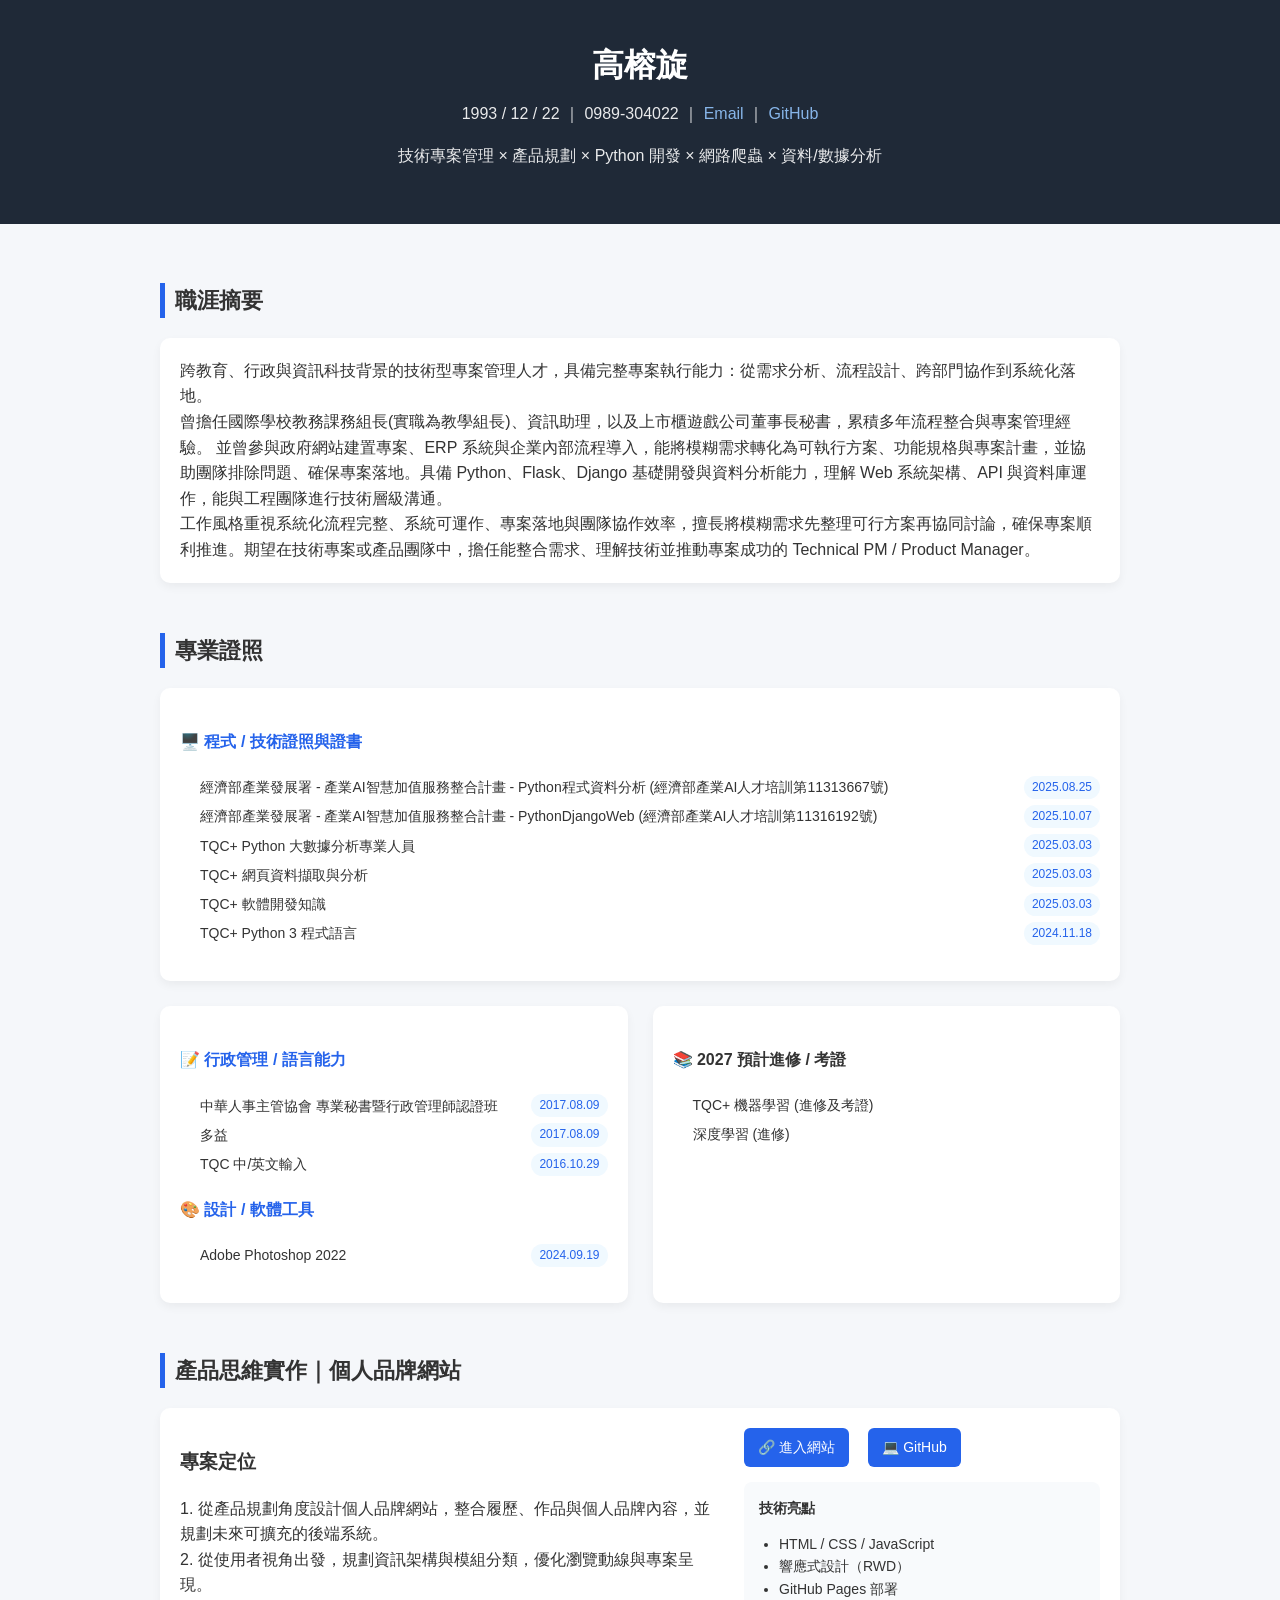
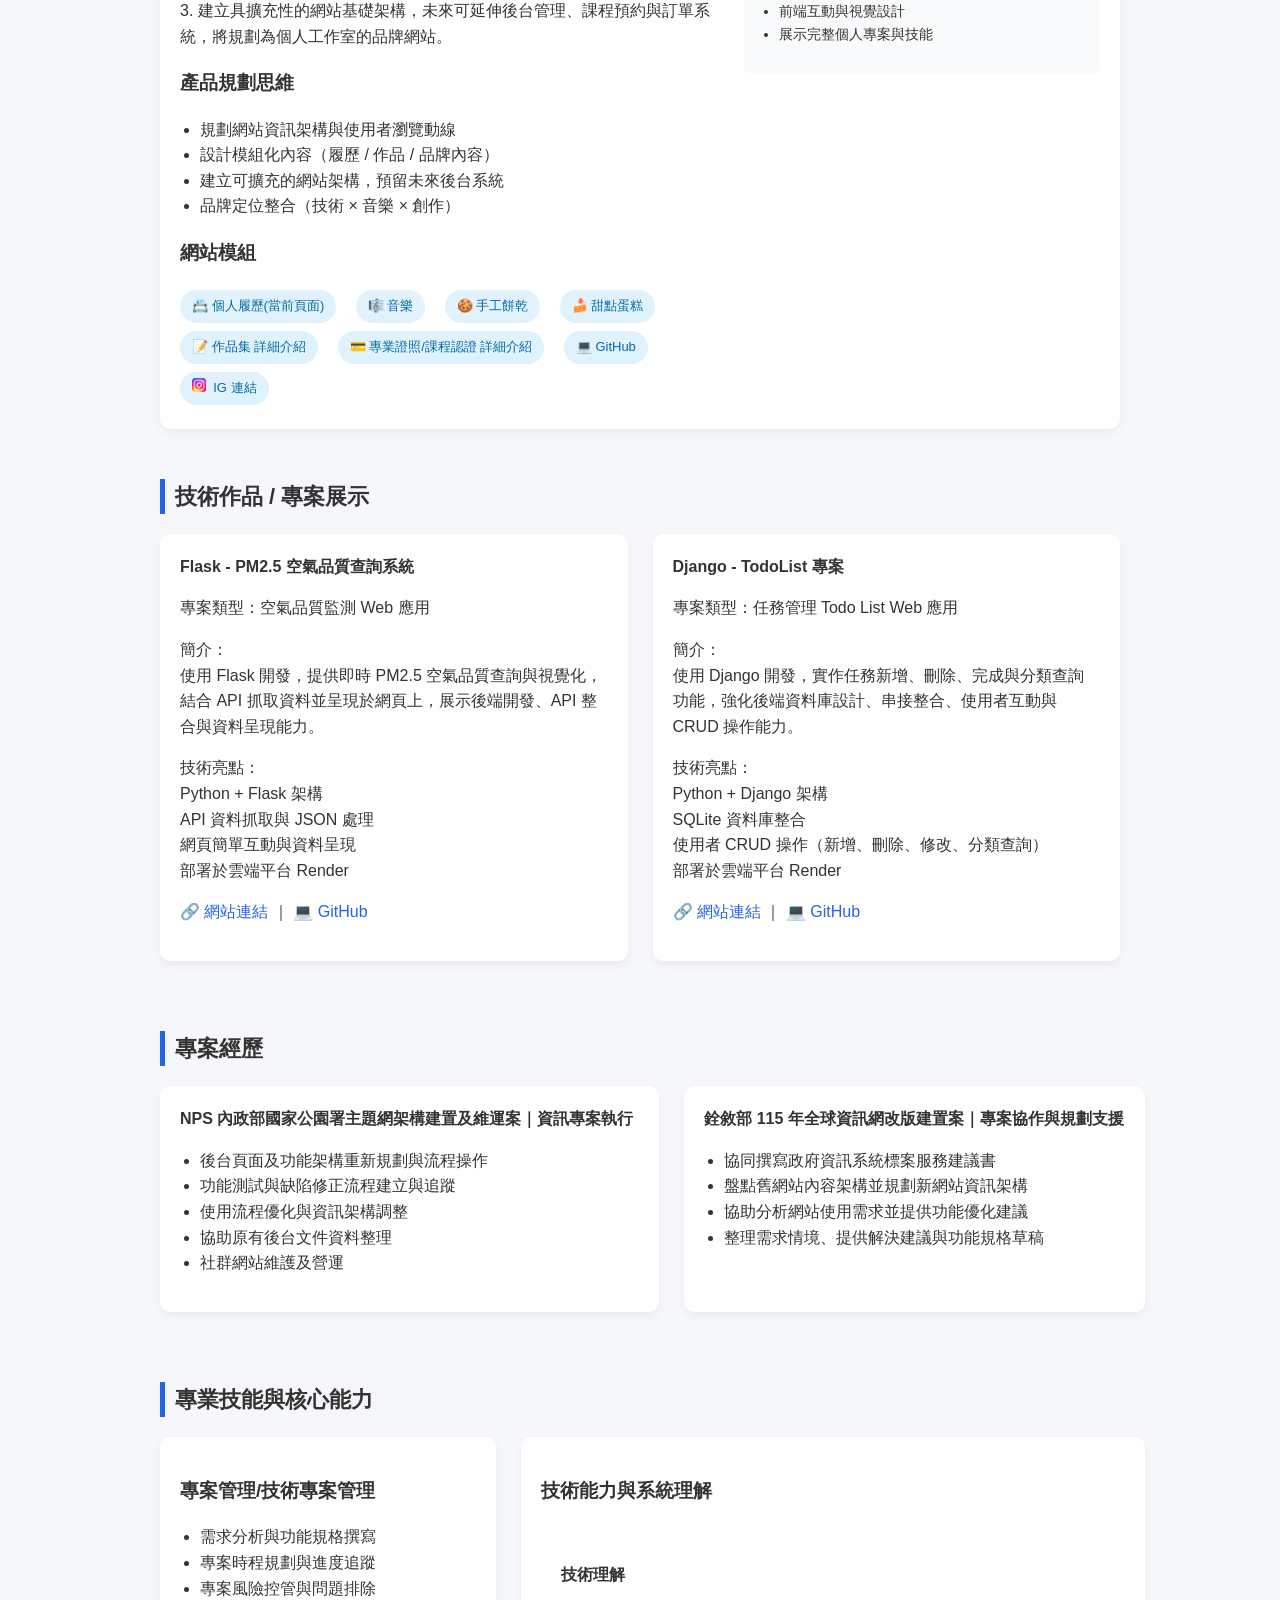
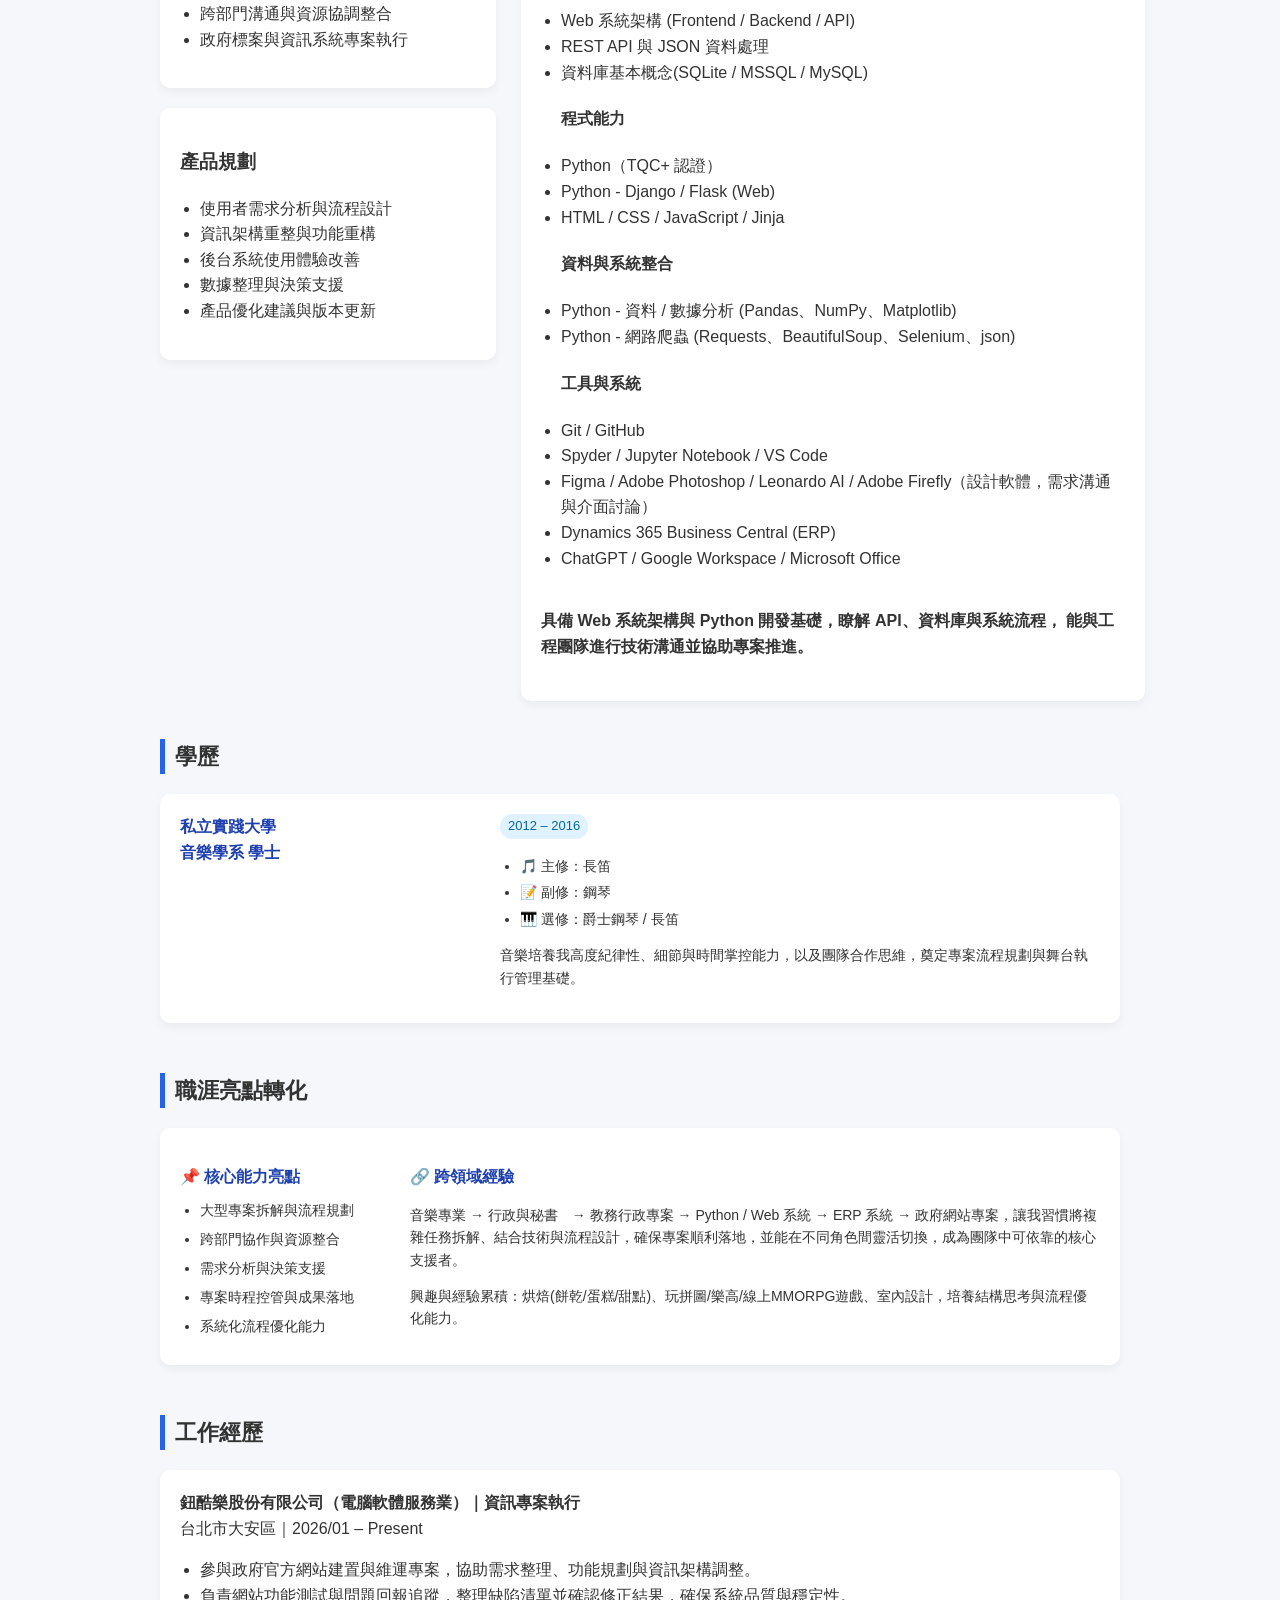
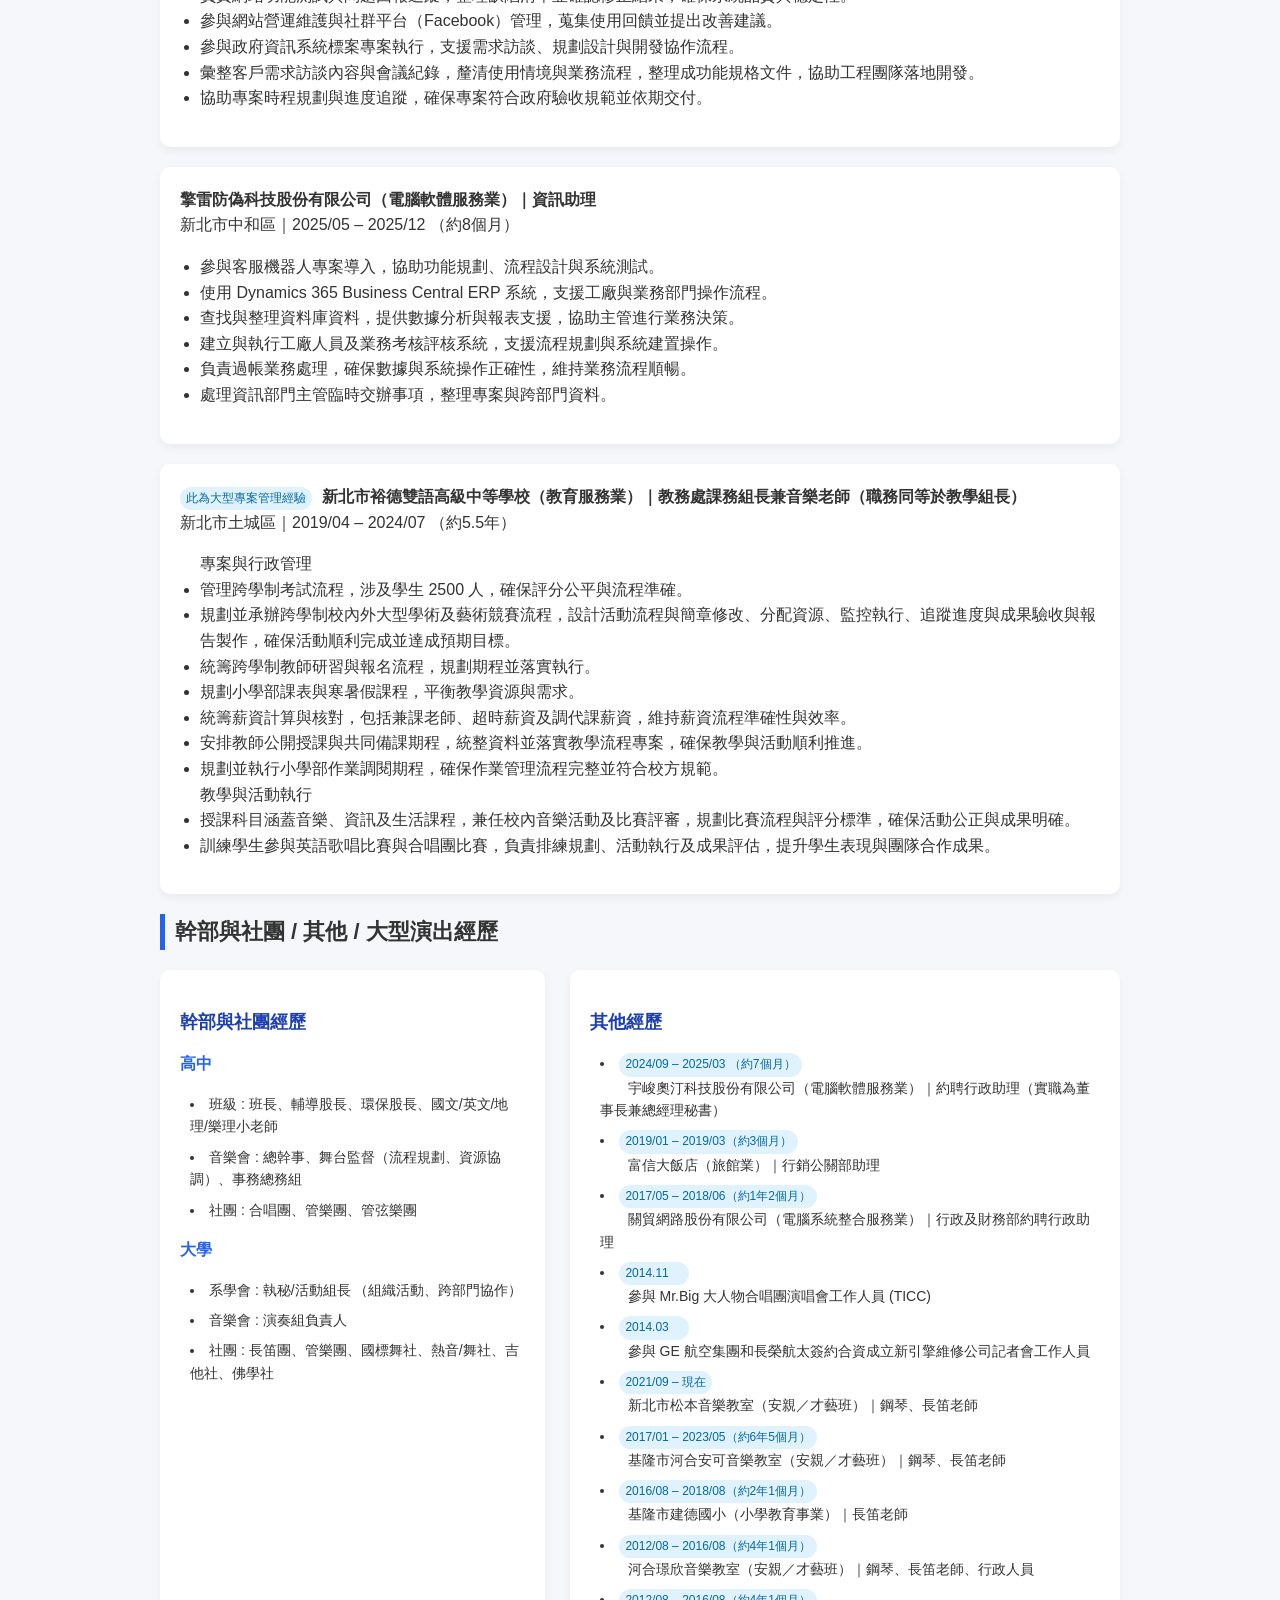
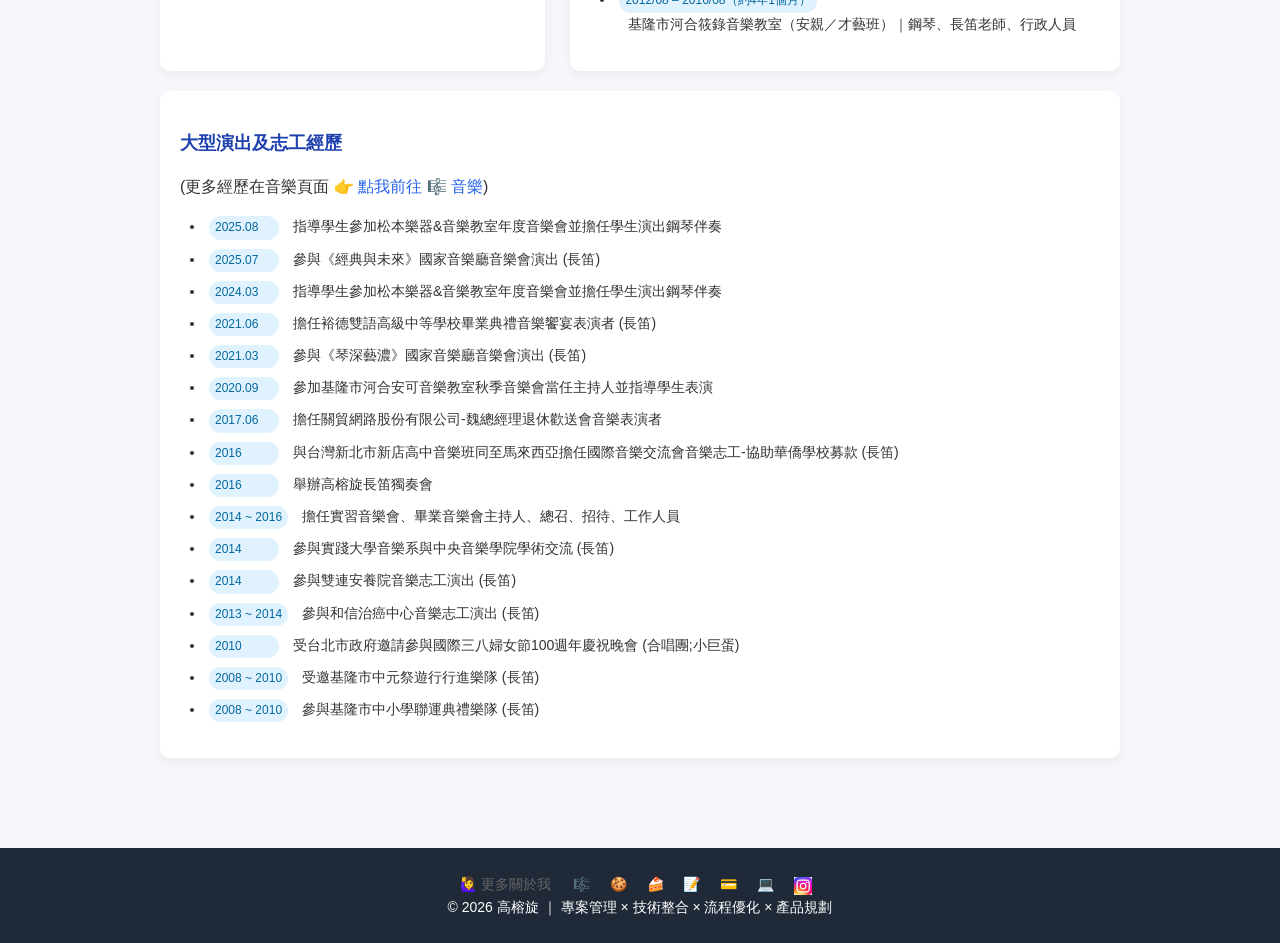
==== index.html @ 56368d10 "03092026 內容調整" ====
<!DOCTYPE html>
<html lang="zh-TW">
<head>
<meta charset="UTF-8">
<meta name="viewport" content="width=device-width, initial-scale=1.0">
<title>高榕旋｜技術專案管理 × 產品規劃 × Python × Web系統</title>

<style>
/* 限制產品區 */
* {
    box-sizing: border-box;
}

/* ------ */

body {
    margin: 0;
    font-family: "Segoe UI", Arial, sans-serif;
    background: #f5f7fa;
    color: #333;
    line-height: 1.6;
}

header {
    background: #1f2937;
    color: white;
    padding: 40px 20px;
    text-align: center;
}

header h1 {
    margin: 0;
    font-size: 32px;
}

header p {
    margin-top: 10px;
    font-size: 16px;
    opacity: 0.9;
}

.container {
    max-width: 1000px;
    margin: auto;
    padding: 40px 20px;
}

section {
    margin-bottom: 50px;
}

h2 {
    border-left: 5px solid #2563eb;
    padding-left: 10px;
    margin-bottom: 20px;
    font-size: 22px;
}

.card {
    background: white;
    padding: 20px;
    margin-bottom: 20px;
    border-radius: 10px;
    box-shadow: 0 4px 10px rgba(0,0,0,0.05);
}

a {
    color: #2563eb;
    text-decoration: none;
}

a:hover {
    text-decoration: underline;
}

ul {
    padding-left: 20px;
}


/* 專業證照區塊 */
/* 卡片樣式統一 */
.cert-category {
  background: white;
  padding: 20px;
  border-radius: 10px;
  box-shadow: 0 4px 10px rgba(0,0,0,0.05);
}

.cert-group-wrapper {
    display: grid;
    grid-template-columns: 1fr 1fr;   /* 兩欄 */
    /* grid-template-columns: repeat(2, 1fr); 兩欄 */
    gap: 25px;
}

/* 上方那張卡片橫跨兩欄 */
.cert-full {
  grid-column: span 2;
}

/* 每一行證照 */
.cert-category ul li {
  display: flex;
  justify-content: space-between; /* 名稱左、日期右 */
  align-items: center;
  margin-bottom: 6px;
  font-size: 14px;
}

/* 日期樣式（小標籤風格） */
.cert-date {
  font-size: 12px;
  color: #2563eb;
  background: #f0f9ff;
  padding: 2px 8px;
  border-radius: 12px;
  white-space: nowrap;
  margin-left: 10px;
}

.cert-category h4 a {
  color: #2563eb;
  text-decoration: none;
  font-weight: 600;
  position: relative;
}

.cert-category h4 a::after {
  content: "";
  position: absolute;
  left: 0;
  bottom: -2px;
  width: 0%;
  height: 2px;
  background: #2563eb;
  transition: width 0.3s ease;
}

.cert-category h4 a:hover::after {
  width: 100%;
}


/* 產品思維實作｜個人品牌網站 */
.product-case {
    display: grid;
    /* grid-template-columns: 60% 40%; */
    grid-template-columns: 3fr 2fr;
    gap: 30px;
    /* align-items: start; */
}

.product-links {
    margin-bottom: 15px;
}

.product-links a {
    display: inline-block;
    margin-right: 15px;
    padding: 8px 14px;
    background: #2563eb;
    color: white;
    border-radius: 6px;
    font-size: 14px;
    transition: 0.2s ease;
}

.product-links a:hover {
    background: #1d4ed8;
}

.tech-highlight {
    background: #f8fafc;
    padding: 15px;
    border-radius: 8px;
    font-size: 14px;
}

.feature-list span {
    display: inline-block;
    background: #e0f2fe;
    color: #0369a1;
    padding: 5px 10px;
    border-radius: 20px;
    font-size: 13px;
    margin: 4px 6px 4px 0;
}

.feature-list a {
    display: inline-block;
    background: #e0f2fe;
    color: #0369a1;
    padding: 6px 12px;
    border-radius: 20px;
    font-size: 13px;
    margin: 4px 6px 4px 0;
    text-decoration: none;
    transition: 0.2s ease;
}

.feature-list a:hover {
    background: #2563eb;
    color: white;
    transform: translateY(-2px);
}

html {
    scroll-behavior: smooth;
}


/* 技術作品 / 專案展示區塊 */
.tech-projects {
    display: grid;
    grid-template-columns: repeat(2, 1fr); /* 兩欄 */
    gap: 25px;
}

.tech-projects .card {
    padding: 20px;
    border-radius: 10px;
    box-shadow: 0 4px 10px rgba(0,0,0,0.05);
    background: white;
}


/* 專案經歷區塊 */
.project-group {
    display: grid;
    grid-template-columns: 52% 48%;  /* 左右兩欄 */
    gap: 25px;
}



/* 專業技能與核心能力區塊 */
.skill-group {
    display: grid;
    grid-template-columns: 35% 65%; /* 左35%、右65% */
    gap: 25px;
    align-items: stretch; /* 讓左右卡片等高 */
}

/* 左側卡片內部調整 padding 與寬度 */
.skill-group > div:first-child .card {
    width: 100%;       /* 保持卡片填滿左側欄位 */
    box-sizing: border-box;
}

/* 右側卡片拉滿整個右側欄位 */
.skill-group > div:last-child {
    display: flex;
    flex-direction: column;
    justify-content: stretch;
}

.skill-group > div:last-child .card {
    height: 100%; /* 拉高與左側總高度一致 */
}


/* 學歷區塊 */
.education-group {
    display: grid;
    gap: 20px;
}

.education-card {
    display: grid;
    grid-template-columns: 1fr 2fr; /* 左1 / 右2比例 */
    background: #ffffff;
    padding: 20px;
    border-radius: 10px;
    box-shadow: 0 4px 10px rgba(0,0,0,0.05);
    align-items: start;
    gap: 20px;
}

.edu-left {
    font-weight: 600;
    font-size: 16px;
    color: #1e40af;
}

.edu-right {
    font-size: 14px;
    line-height: 1.6;
}

.edu-right ul {
    padding-left: 20px;
    margin: 8px 0;
}

.edu-right li {
    margin-bottom: 4px;
}

.edu-date {
    font-size: 13px;
    color: #0369a1;
    background: #e0f2fe;
    padding: 2px 8px;
    border-radius: 12px;
    display: inline-block;
    margin-bottom: 8px;
}


/* 職涯亮點轉化 */
.career-highlights {
    display: grid;
    gap: 20px;
}

.career-card {
    display: grid;
    /* grid-template-columns: 1fr 1fr; 左右兩欄 */
    grid-template-columns: 25% 75%; /* 左35%、右65% */
    background: #ffffff;
    padding: 20px;
    border-radius: 10px;
    box-shadow: 0 4px 10px rgba(0,0,0,0.05);
    gap: 250x;
    align-items: start
}

.career-left h3,
.career-right h3 {
    color: #1e40af;
    font-size: 16px;
    margin-bottom: 10px;
}

.career-left ul {
    padding-left: 20px;
    margin: 0;
}

.career-left li {
    margin-bottom: 8px;
    font-size: 14px;
    line-height: 1.5;
}

.career-right p {
    font-size: 14px;
    line-height: 1.6;
}

/* 右側：跨領域整合歷程 */
.career-right {
    padding-left: 0px;  /* 調整往左靠一些 */
}

/* 經歷區塊 */
.experience-group {
    display: grid;
    /* grid-template-columns: 1fr 1fr; 兩欄排版 */
    grid-template-columns: repeat(12, 1fr); /* 12欄網格 */
    gap: 25px;
}

/* 幹部與社團經歷縮小 */
.experience-card.small-width {
    grid-column: span 5; /* 桌面版占 4/12 */
}

/* 其他經歷與大型演出拉大 */
.experience-card.large-width {
    grid-column: span 7; /* 桌面版占 8/12 */
}

.experience-card h3 {
    font-size: 18px;
    color: #1e40af;
    margin-bottom: 10px;
}

.experience-card h4 {
    font-size: 16px;
    margin-top: 15px;
    margin-bottom: 6px;
    color: #2563eb;
}

.experience-card ul {
    list-style: disc inside;
    line-height: 1.6;
    padding-left: 10px;
}

.experience-card li {
    margin-bottom: 8px;
    font-size: 14px;
}

.exp-date {
    display: inline-block;
    min-width: 70px;
    background: #e0f2fe;
    color: #0369a1;
    font-size: 12px;
    padding: 2px 6px;
    border-radius: 12px;
    margin-right: 10px;
}


/* 下方更多關於我 */
/* 上層 footer（淺色） */
.sub-footer {
    background: #f9fafb;
    border-top: 1px solid #e5e7eb;
    padding: 20px 0;
}

.sub-footer-content {
    max-width: 1000px;
    margin: auto;
    text-align: center;
    font-size: 14px;
    color: #666;
}

.sub-footer-content span {
    margin-right: 10px;
    font-weight: 500;
}

.sub-footer-content a {
    margin: 0 8px;
    text-decoration: none;
}

.sub-footer-content a:hover {
    opacity: 0.7;
}

.sub-footer-content img {
    width: 18px;
    vertical-align: middle;
}

/* 下層正式 footer（深色） */
footer {
    background: #1f2937;
    color: white;
    text-align: center;
    padding: 25px 20px;
    font-size: 14px;
}


/* 手機版自動變單欄 */
@media (max-width: 768px) {
    /* 技術作品 / 專案展示區塊 */
    .tech-projects {
        grid-template-columns: 1fr;
    }
    
    /* 專案經歷區塊 */
    .project-group {
        grid-template-columns: 1fr;
    }

    /* 學歷區塊 */
    .education-card {
        grid-template-columns: 1fr; /* 單欄 */
    }

    /* 職涯亮點轉化 */
    .career-card {
        grid-template-columns: 1fr; /* 單欄 */
    }

    .career-left,
    .career-right {
        margin-bottom: 15px;
    }

    /* 經歷區塊 */
    .experience-group {
        grid-template-columns: 1fr;
    }

    .experience-card {
        grid-column: span 12 !important; /* 手機版全寬 */
    }
}
</style>
</head>

<body>

<header>
    <h1>高榕旋</h1>
    <p>
        1993 / 12 / 22 ｜
        0989-304022 ｜ 
        <a href="mailto:shuanshuankao1222@gmail.com" style="color:#93c5fd;">Email</a> ｜ 
        <a href="https://github.com/shuanshuankao" target="_blank" style="color:#93c5fd;">GitHub</a>
    </p>
    <p>技術專案管理 × 產品規劃 × Python 開發 × 網路爬蟲 × 資料/數據分析</p>
</header>

<div class="container">

<section>
<h2>職涯摘要</h2>
<div class="card">
跨教育、行政與資訊科技背景的技術型專案管理人才，具備完整專案執行能力：從需求分析、流程設計、跨部門協作到系統化落地。
<br>曾擔任國際學校教務課務組長(實職為教學組長)、資訊助理，以及上市櫃遊戲公司董事長秘書，累積多年流程整合與專案管理經驗。
並曾參與政府網站建置專案、ERP 系統與企業內部流程導入，能將模糊需求轉化為可執行方案、功能規格與專案計畫，並協助團隊排除問題、確保專案落地。具備 Python、Flask、Django 基礎開發與資料分析能力，理解 Web 系統架構、API 與資料庫運作，能與工程團隊進行技術層級溝通。
<br>工作風格重視系統化流程完整、系統可運作、專案落地與團隊協作效率，擅長將模糊需求先整理可行方案再協同討論，確保專案順利推進。期望在技術專案或產品團隊中，擔任能整合需求、理解技術並推動專案成功的 Technical PM / Product Manager。
</div>
</section>


<section>
<h2>專業證照</h2>

<div class="cert-group-wrapper">
   <!-- 上方整排 -->
  <div class="cert-category cert-full">
    <h4>
        <a href="#">🖥️ 程式 / 技術證照與證書</a>
    </h4>
    <ul>
      <li>經濟部產業發展署 - 產業AI智慧加值服務整合計畫 - Python程式資料分析 (經濟部產業AI人才培訓第11313667號)<span class="cert-date">2025.08.25</span></li>
      <li>經濟部產業發展署 - 產業AI智慧加值服務整合計畫 - PythonDjangoWeb (經濟部產業AI人才培訓第11316192號)<span class="cert-date">2025.10.07</span></li>
      <li> TQC+ Python 大數據分析專業人員 <span class="cert-date">2025.03.03</span></li>
      <li> TQC+ 網頁資料擷取與分析 <span class="cert-date">2025.03.03</span></li>
      <li> TQC+ 軟體開發知識 <span class="cert-date">2025.03.03</span></li>
      <li> TQC+ Python 3 程式語言 <span class="cert-date">2024.11.18</span></li>
    </ul>
  </div>

  <!-- 左下 -->
  <div class="cert-category">
    <h4>
        <a href="#">📝 行政管理 / 語言能力</a>
    </h4>
    <ul>
      <li> 中華人事主管協會 專業秘書暨行政管理師認證班 <span class="cert-date">2017.08.09</span></li>
      <li> 多益 <span class="cert-date">2017.08.09</span></li>
      <li> TQC 中/英文輸入 <span class="cert-date">2016.10.29</span></li>
    </ul>
    <h4>
        <a href="#">🎨 設計 / 軟體工具</a>
    </h4>
    <ul>
      <li> Adobe Photoshop 2022 <span class="cert-date">2024.09.19</span></li>
    </ul>
  </div>

  <!-- 右下 -->
  <div class="cert-category">
    <h4>📚 2027 預計進修 / 考證</h4>
    <ul>
      <li> TQC+ 機器學習 (進修及考證)</li>
      <li> 深度學習 (進修)</li>
    </ul>
  </div>
</section>


<section>
<h2>產品思維實作｜個人品牌網站</h2>

<div class="card product-case">

  <!-- 左側：產品思維 -->
  <div>
    <h3>專案定位</h3>
    <p>
    1. 從產品規劃角度設計個人品牌網站，整合履歷、作品與個人品牌內容，並規劃未來可擴充的後端系統。<br>
    2. 從使用者視角出發，規劃資訊架構與模組分類，優化瀏覽動線與專案呈現。<br>
    3. 建立具擴充性的網站基礎架構，未來可延伸後台管理、課程預約與訂單系統，將規劃為個人工作室的品牌網站。<br>
    </p>

    <h3>產品規劃思維</h3>
    <ul>
      <li>規劃網站資訊架構與使用者瀏覽動線</li>
      <li>設計模組化內容（履歷 / 作品 / 品牌內容）</li>
      <li>建立可擴充的網站架構，預留未來後台系統</li>
      <li>品牌定位整合（技術 × 音樂 × 創作）</li>
    </ul>

    <h3>網站模組</h3>
    <div class="feature-list">
        <a href="index.html" title="Resume">📇 個人履歷(當前頁面)</a>&nbsp;&nbsp;
        <a target="_blank" href="music.html" title="Music">🎼 音樂</a>&nbsp;&nbsp;
        <a target="_blank" href="cookie.html" title="Cookie">🍪 手工餅乾</a>&nbsp;&nbsp;
        <a target="_blank" href="cake.html" title="Cake">🍰 甜點蛋糕</a>&nbsp;&nbsp;<br>
        <a target="_blank" href="portfolio.html" title="Portfolio">📝 作品集 詳細介紹</a>&nbsp;&nbsp;
        <a target="_blank" href="certificate.html" title="Certificate">💳 專業證照/課程認證 詳細介紹</a>&nbsp;&nbsp;
        <a href="https://github.com/shuanshuankao/web" target="_blank">💻 GitHub</a>&nbsp;&nbsp;
        <a target="_blank" href="https://www.instagram.com/m.s.muzisweet?igsh=dWFnb2ExOXYybWht&utm_source=qr"
                    title="IG">
                    <img style="width:14px;" src="images/IG.jpg" alt="">&nbsp;&nbsp;IG 連結</a>
    </div>
  </div>

  <!-- 右側：技術與入口 -->
  <div>
    <div class="product-links">
      <a href="https://shuanshuankao.github.io/web/" target="_blank">🔗 進入網站</a>
      <a href="https://github.com/shuanshuankao/web" target="_blank">💻 GitHub</a>
    </div>

    <div class="tech-highlight">
      <strong>技術亮點</strong>
      <ul>
        <li>HTML / CSS / JavaScript</li>
        <li>響應式設計（RWD）</li>
        <li>GitHub Pages 部署</li>
        <li>前端互動與視覺設計</li>
        <li>展示完整個人專案與技能</li>
      </ul>
    </div>
  </div>
</div>
</section>


<section>
<h2>技術作品 / 專案展示</h2>

<div class="tech-projects">
  <div class="card">
    <strong>Flask - PM2.5 空氣品質查詢系統</strong><br>
    <p>專案類型：空氣品質監測 Web 應用</p>
    <p>簡介：<br>
    使用 Flask 開發，提供即時 PM2.5 空氣品質查詢與視覺化，結合 API 抓取資料並呈現於網頁上，展示後端開發、API 整合與資料呈現能力。<br>
    </p>
    
    技術亮點：<br>
    Python + Flask 架構<br>
    API 資料抓取與 JSON 處理<br>
    網頁簡單互動與資料呈現<br>
    部署於雲端平台 Render<br>
    <p>
    🔗 <a href="https://flask-pm2-5.onrender.com" target="_blank">網站連結</a> ｜ 
    💻 <a href="https://github.com/shuanshuankao/Flask-PM2.5" target="_blank">GitHub</a>
    </p>
  </div>

  <div class="card">
    <strong>Django - TodoList 專案</strong><br>
    <p>專案類型：任務管理 Todo List Web 應用</p>
    <p>簡介：<br>
    使用 Django 開發，實作任務新增、刪除、完成與分類查詢功能，強化後端資料庫設計、串接整合、使用者互動與 CRUD 操作能力。</p>
    
    技術亮點：<br>
    Python + Django 架構<br>
    SQLite 資料庫整合<br>
    使用者 CRUD 操作（新增、刪除、修改、分類查詢）<br>
    部署於雲端平台 Render<br>
    <p>
    🔗 <a href="https://django-todolist-project-yzlm.onrender.com" target="_blank">網站連結</a> ｜ 
    💻 <a href="https://github.com/shuanshuankao/Django-todolist-project" target="_blank">GitHub</a>
    </p>
  </div>
</div>
</section>


<section>
<h2>專案經歷</h2>
<div class="project-group">
    <div class="card">
    <strong>NPS 內政部國家公園署主題網架構建置及維運案｜資訊專案執行</strong>
    <ul>
    <li>後台頁面及功能架構重新規劃與流程操作</li>
    <li>功能測試與缺陷修正流程建立與追蹤</li>
    <li>使用流程優化與資訊架構調整</li>
    <li>協助原有後台文件資料整理</li>
    <li>社群網站維護及營運</li>
    </ul>
    </div>

    <div class="card">
    <strong>銓敘部 115 年全球資訊網改版建置案｜專案協作與規劃支援</strong>
    <ul>
    <li>協同撰寫政府資訊系統標案服務建議書</li>
    <li>盤點舊網站內容架構並規劃新網站資訊架構</li>
    <li>協助分析網站使用需求並提供功能優化建議</li>
    <li>整理需求情境、提供解決建議與功能規格草稿</li>
    </ul>
    </div>
</div>
</section>


<section>
<h2>專業技能與核心能力</h2>

<div class="skill-group">
<!-- 左側 -->
 <div>
    <div class="card">
    <h3>專案管理/技術專案管理</h3>
    <ul>
    <li>需求分析與功能規格撰寫</li>
    <li>專案時程規劃與進度追蹤</li>
    <li>專案風險控管與問題排除</li>
    <li>跨部門溝通與資源協調整合</li>
    <li>政府標案與資訊系統專案執行</li>
    </ul>
    </div>

    <div class="card">
    <h3>產品規劃</h3>
    <ul>
    <li>使用者需求分析與流程設計</li>
    <li>資訊架構重整與功能重構</li>
    <li>後台系統使用體驗改善</li>
    <li>數據整理與決策支援</li>
    <li>產品優化建議與版本更新</li>
    </ul>
    </div>
</div>

<!-- 右側 -->
<div class="card">
<h3>技術能力與系統理解</h3>
<ul>
 <h4>技術理解</h4>
 <li>Web 系統架構 (Frontend / Backend / API)</li>
 <li>REST API 與 JSON 資料處理</li>
 <li>資料庫基本概念(SQLite / MSSQL / MySQL)</li>

<h4>程式能力</h4>
<li>Python（TQC+ 認證）</li>
<li>Python - Django / Flask (Web)</li>
<li>HTML / CSS / JavaScript / Jinja</li>

<h4>資料與系統整合</h4>
<li>Python - 資料 / 數據分析 (Pandas、NumPy、Matplotlib)</li>
<li>Python - 網路爬蟲 (Requests、BeautifulSoup、Selenium、json)</li>

<h4>工具與系統</h4>
<li>Git / GitHub</li>
<li>Spyder / Jupyter Notebook / VS Code</li>
<li>Figma / Adobe Photoshop / Leonardo AI / Adobe Firefly（設計軟體，需求溝通與介面討論）</li>
<li>Dynamics 365 Business Central (ERP)</li>
<li>ChatGPT / Google Workspace / Microsoft Office</li>
</ul>

<h4>具備 Web 系統架構與 Python 開發基礎，瞭解 API、資料庫與系統流程，
能與工程團隊進行技術溝通並協助專案推進。</h4>
</div>
</div>


<section>
<h2>學歷</h2>
<div class="education-group">
  <div class="education-card">
    <!-- 左側：學校與學位 -->
    <div class="edu-left">
      <strong>私立實踐大學</strong><br>
      音樂學系 學士
    </div>
    <!-- 右側：時間與主修/副修 -->
    <div class="edu-right">
      <span class="edu-date">2012 – 2016</span><br>
      <ul>
        <li>🎵 主修：長笛</li>
        <li>📝 副修：鋼琴</li>
        <li>🎹 選修：爵士鋼琴 / 長笛</li>
      </ul>
      <p>音樂培養我高度紀律性、細節與時間掌控能力，以及團隊合作思維，奠定專案流程規劃與舞台執行管理基礎。</p>
    </div>
  </div>
</div>
</section>


<section>
<h2>職涯亮點轉化</h2>
<div class="career-highlights">
  <div class="career-card">
    <!-- 左側：核心能力 -->
    <div class="career-left">
      <h3>📌 核心能力亮點</h3>
      <ul>
        <li>大型專案拆解與流程規劃</li>
        <li>跨部門協作與資源整合</li>
        <li>需求分析與決策支援</li>
        <li>專案時程控管與成果落地</li>
        <li>系統化流程優化能力</li>
      </ul>
    </div>

    <!-- 右側：跨領域整合歷程 -->
    <div class="career-right">
      <h3>🔗 跨領域經驗</h3>
      <p>音樂專業 → 行政與秘書　→ 教務行政專案 → Python / Web 系統 → ERP 系統 → 政府網站專案，讓我習慣將複雜任務拆解、結合技術與流程設計，確保專案順利落地，並能在不同角色間靈活切換，成為團隊中可依靠的核心支援者。</p>
      <p>興趣與經驗累積：烘焙(餅乾/蛋糕/甜點)、玩拼圖/樂高/線上MMORPG遊戲、室內設計，培養結構思考與流程優化能力。</p>
    </div>
  </div>
</div>
</section>


<section>
<h2>工作經歷</h2>

<div class="card">
<strong>鈕酷樂股份有限公司（電腦軟體服務業）｜資訊專案執行</strong><br>
台北市大安區｜2026/01 – Present
<ul>
<li>參與政府官方網站建置與維運專案，協助需求整理、功能規劃與資訊架構調整。</li>
<li>負責網站功能測試與問題回報追蹤，整理缺陷清單並確認修正結果，確保系統品質與穩定性。</li>
<li>參與網站營運維護與社群平台（Facebook）管理，蒐集使用回饋並提出改善建議。</li>
<li>參與政府資訊系統標案專案執行，支援需求訪談、規劃設計與開發協作流程。</li>
<li>彙整客戶需求訪談內容與會議紀錄，釐清使用情境與業務流程，整理成功能規格文件，協助工程團隊落地開發。</li>
<li>協助專案時程規劃與進度追蹤，確保專案符合政府驗收規範並依期交付。</li>
</ul>
</div>

<div class="card">
<strong>擎雷防偽科技股份有限公司（電腦軟體服務業）｜資訊助理</strong><br>
新北市中和區｜2025/05 – 2025/12 （約8個月）
<ul>
<li>參與客服機器人專案導入，協助功能規劃、流程設計與系統測試。</li>
<li>使用 Dynamics 365 Business Central ERP 系統，支援工廠與業務部門操作流程。</li>
<li>查找與整理資料庫資料，提供數據分析與報表支援，協助主管進行業務決策。</li>
<li>建立與執行工廠人員及業務考核評核系統，支援流程規劃與系統建置操作。</li>
<li>負責過帳業務處理，確保數據與系統操作正確性，維持業務流程順暢。</li>
<li>處理資訊部門主管臨時交辦事項，整理專案與跨部門資料。</li>
</ul>
</div>


<div class="card">
<span class="exp-date">此為大型專案管理經驗</span><strong>新北市裕德雙語高級中等學校（教育服務業）｜教務處課務組長兼音樂老師（職務同等於教學組長）</strong><br>
新北市土城區｜2019/04 – 2024/07 （約5.5年）
<ul>
專案與行政管理
<li>管理跨學制考試流程，涉及學生 2500 人，確保評分公平與流程準確。</li>
<li>規劃並承辦跨學制校內外大型學術及藝術競賽流程，設計活動流程與簡章修改、分配資源、監控執行、追蹤進度與成果驗收與報告製作，確保活動順利完成並達成預期目標。
</li>
<li>統籌跨學制教師研習與報名流程，規劃期程並落實執行。</li>
<li>規劃小學部課表與寒暑假課程，平衡教學資源與需求。</li>
<li>統籌薪資計算與核對，包括兼課老師、超時薪資及調代課薪資，維持薪資流程準確性與效率。</li>
<li>安排教師公開授課與共同備課期程，統整資料並落實教學流程專案，確保教學與活動順利推進。</li>
<li>規劃並執行小學部作業調閱期程，確保作業管理流程完整並符合校方規範。</li>
教學與活動執行
<li>授課科目涵蓋音樂、資訊及生活課程，兼任校內音樂活動及比賽評審，規劃比賽流程與評分標準，確保活動公正與成果明確。</li>
<li>訓練學生參與英語歌唱比賽與合唱團比賽，負責排練規劃、活動執行及成果評估，提升學生表現與團隊合作成果。</li>
</ul>
</div>


<section>
<h2>幹部與社團 / 其他 / 大型演出經歷</h2>

<div class="experience-group">

  <!-- 幹部與社團 -->
  <div class="card experience-card small-width">
    <h3>幹部與社團經歷</h3>
    <h4>高中</h4>
    <ul>
      <li>班級 : 班長、輔導股長、環保股長、國文/英文/地理/樂理小老師</li>
      <li>音樂會 : 總幹事、舞台監督（流程規劃、資源協調）、事務總務組</li>
      <li>社團 : 合唱團、管樂團、管弦樂團</li>
    </ul>
    <h4>大學</h4>
    <ul>
      <li>系學會 : 執秘/活動組長 （組織活動、跨部門協作）</li>
      <li>音樂會 : 演奏組負責人</li>
      <li>社團 : 長笛團、管樂團、國標舞社、熱音/舞社、吉他社、佛學社</li>
    </ul>
  </div>

  <!-- 其他經歷 -->
  <div class="card experience-card large-width">
    <h3>其他經歷</h3>
    <ul>
      <li><span class="exp-date">2024/09 – 2025/03 （約7個月）</span> <br> &nbsp;&nbsp;&nbsp;&nbsp;&nbsp;&nbsp; 宇峻奧汀科技股份有限公司（電腦軟體服務業）｜約聘行政助理（實職為董事長兼總經理秘書）</li>
      <li><span class="exp-date">2019/01 – 2019/03（約3個月）</span> <br> &nbsp;&nbsp;&nbsp;&nbsp;&nbsp;&nbsp; 富信大飯店（旅館業）｜行銷公關部助理</li>
      <li><span class="exp-date">2017/05 – 2018/06（約1年2個月）</span> <br> &nbsp;&nbsp;&nbsp;&nbsp;&nbsp;&nbsp; 關貿網路股份有限公司（電腦系統整合服務業）｜行政及財務部約聘行政助理</li>
      <li><span class="exp-date">2014.11</span> <br> &nbsp;&nbsp;&nbsp;&nbsp;&nbsp;&nbsp; 參與 Mr.Big 大人物合唱團演唱會工作人員 (TICC)</li>
      <li><span class="exp-date">2014.03</span> <br> &nbsp;&nbsp;&nbsp;&nbsp;&nbsp;&nbsp; 參與 GE 航空集團和長榮航太簽約合資成立新引擎維修公司記者會工作人員</li>
      <li><span class="exp-date">2021/09 – 現在</span> <br> &nbsp;&nbsp;&nbsp;&nbsp;&nbsp;&nbsp; 新北市松本音樂教室（安親／才藝班）｜鋼琴、長笛老師</li>
      <li><span class="exp-date">2017/01 – 2023/05（約6年5個月）</span> <br> &nbsp;&nbsp;&nbsp;&nbsp;&nbsp;&nbsp; 基隆市河合安可音樂教室（安親／才藝班）｜鋼琴、長笛老師</li>
      <li><span class="exp-date">2016/08 – 2018/08（約2年1個月）</span> <br> &nbsp;&nbsp;&nbsp;&nbsp;&nbsp;&nbsp; 基隆市建德國小（小學教育事業）｜長笛老師</li>
      <li><span class="exp-date">2012/08 – 2016/08（約4年1個月）</span> <br> &nbsp;&nbsp;&nbsp;&nbsp;&nbsp;&nbsp; 河合璟欣音樂教室（安親／才藝班）｜鋼琴、長笛老師、行政人員</li>
      <li><span class="exp-date">2012/08 – 2016/08（約4年1個月）</span> <br> &nbsp;&nbsp;&nbsp;&nbsp;&nbsp;&nbsp; 基隆市河合筱錄音樂教室（安親／才藝班）｜鋼琴、長笛老師、行政人員</li>
    </ul>
  </div>

</div>
  <!-- 大型演出及志工經歷 -->
  <div class="card experience-card large-width">
    <h3>大型演出及志工經歷</h3>
    <p>(更多經歷在音樂頁面 👉 <a target="_blank" href="music.html" title="Music">點我前往 🎼 音樂</a>)</p>
    <ul>
      <li><span class="exp-date">2025.08</span> 指導學生參加松本樂器&音樂教室年度音樂會並擔任學生演出鋼琴伴奏</li>
      <li><span class="exp-date">2025.07</span> 參與《經典與未來》國家音樂廳音樂會演出 (長笛)</li>
      <li><span class="exp-date">2024.03</span> 指導學生參加松本樂器&音樂教室年度音樂會並擔任學生演出鋼琴伴奏</li>
      <li><span class="exp-date">2021.06</span> 擔任裕德雙語高級中等學校畢業典禮音樂饗宴表演者 (長笛)</li>
      <li><span class="exp-date">2021.03</span> 參與《琴深藝濃》國家音樂廳音樂會演出 (長笛)</li>
      <li><span class="exp-date">2020.09</span> 參加基隆市河合安可音樂教室秋季音樂會當任主持人並指導學生表演</li>
      <li><span class="exp-date">2017.06</span> 擔任關貿網路股份有限公司-魏總經理退休歡送會音樂表演者</li>
      <li><span class="exp-date">2016</span> 與台灣新北市新店高中音樂班同至馬來西亞擔任國際音樂交流會音樂志工-協助華僑學校募款 (長笛)</li>
      <li><span class="exp-date">2016</span> 舉辦高榕旋長笛獨奏會</li>
      <li><span class="exp-date">2014 ~ 2016</span> 擔任實習音樂會、畢業音樂會主持人、總召、招待、工作人員</li>
      <li><span class="exp-date">2014</span> 參與實踐大學音樂系與中央音樂學院學術交流 (長笛)</li>
      <li><span class="exp-date">2014</span> 參與雙連安養院音樂志工演出 (長笛)</li>
      <li><span class="exp-date">2013 ~ 2014</span> 參與和信治癌中心音樂志工演出 (長笛)</li>
      <li><span class="exp-date">2010</span> 受台北市政府邀請參與國際三八婦女節100週年慶祝晚會 (合唱團;小巨蛋)</li>
      <li><span class="exp-date">2008 ~ 2010</span> 受邀基隆市中元祭遊行行進樂隊 (長笛)</li>
      <li><span class="exp-date">2008 ~ 2010</span> 參與基隆市中小學聯運典禮樂隊 (長笛)</li>
    </ul>
  </div>
</section>
</div>


<!-- 下層正式 Footer -->
<footer>

<div class="sub-footer-content">
    <span>🙋‍♀️ 更多關於我</span>
    <a target="_blank" href="music.html" title="Music">🎼</a>
    <a href="cookie.html" target="_blank" title="Cookie">🍪</a>
    <a href="cake.html" target="_blank" title="Cake">🍰</a>
    <a href="portfolio.html" target="_blank" title="Portfolio">📝</a>
    <a href="certificate.html" target="_blank" title="Certificate">💳</a>
    <a href="https://github.com/shuanshuankao" target="_blank" title="Github">💻</a>
    <a href="https://www.instagram.com/m.s.muzisweet" target="_blank" title="IG">
        <img src="images/IG.jpg" alt="IG">
    </a>
</div>
© 2026 高榕旋 ｜ 專案管理 × 技術整合 × 流程優化 × 產品規劃

</footer>

</body>
</html>
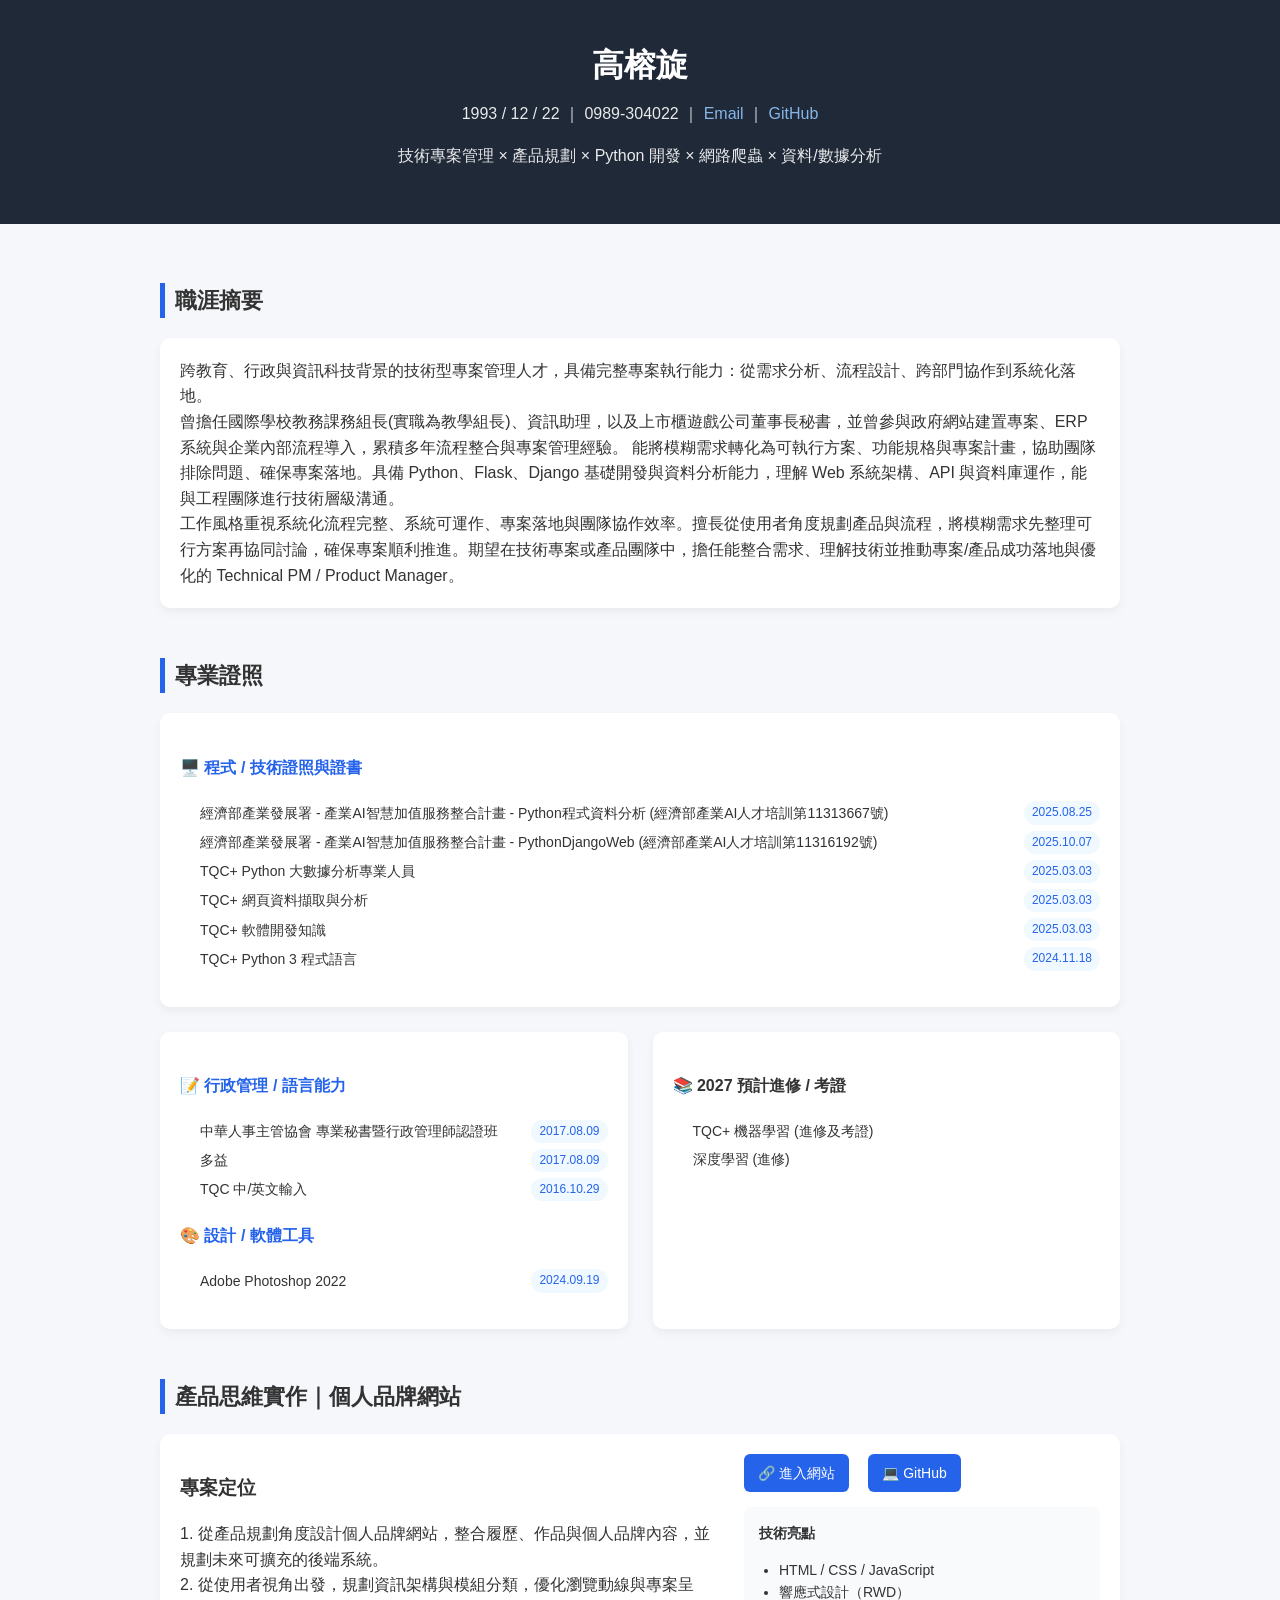
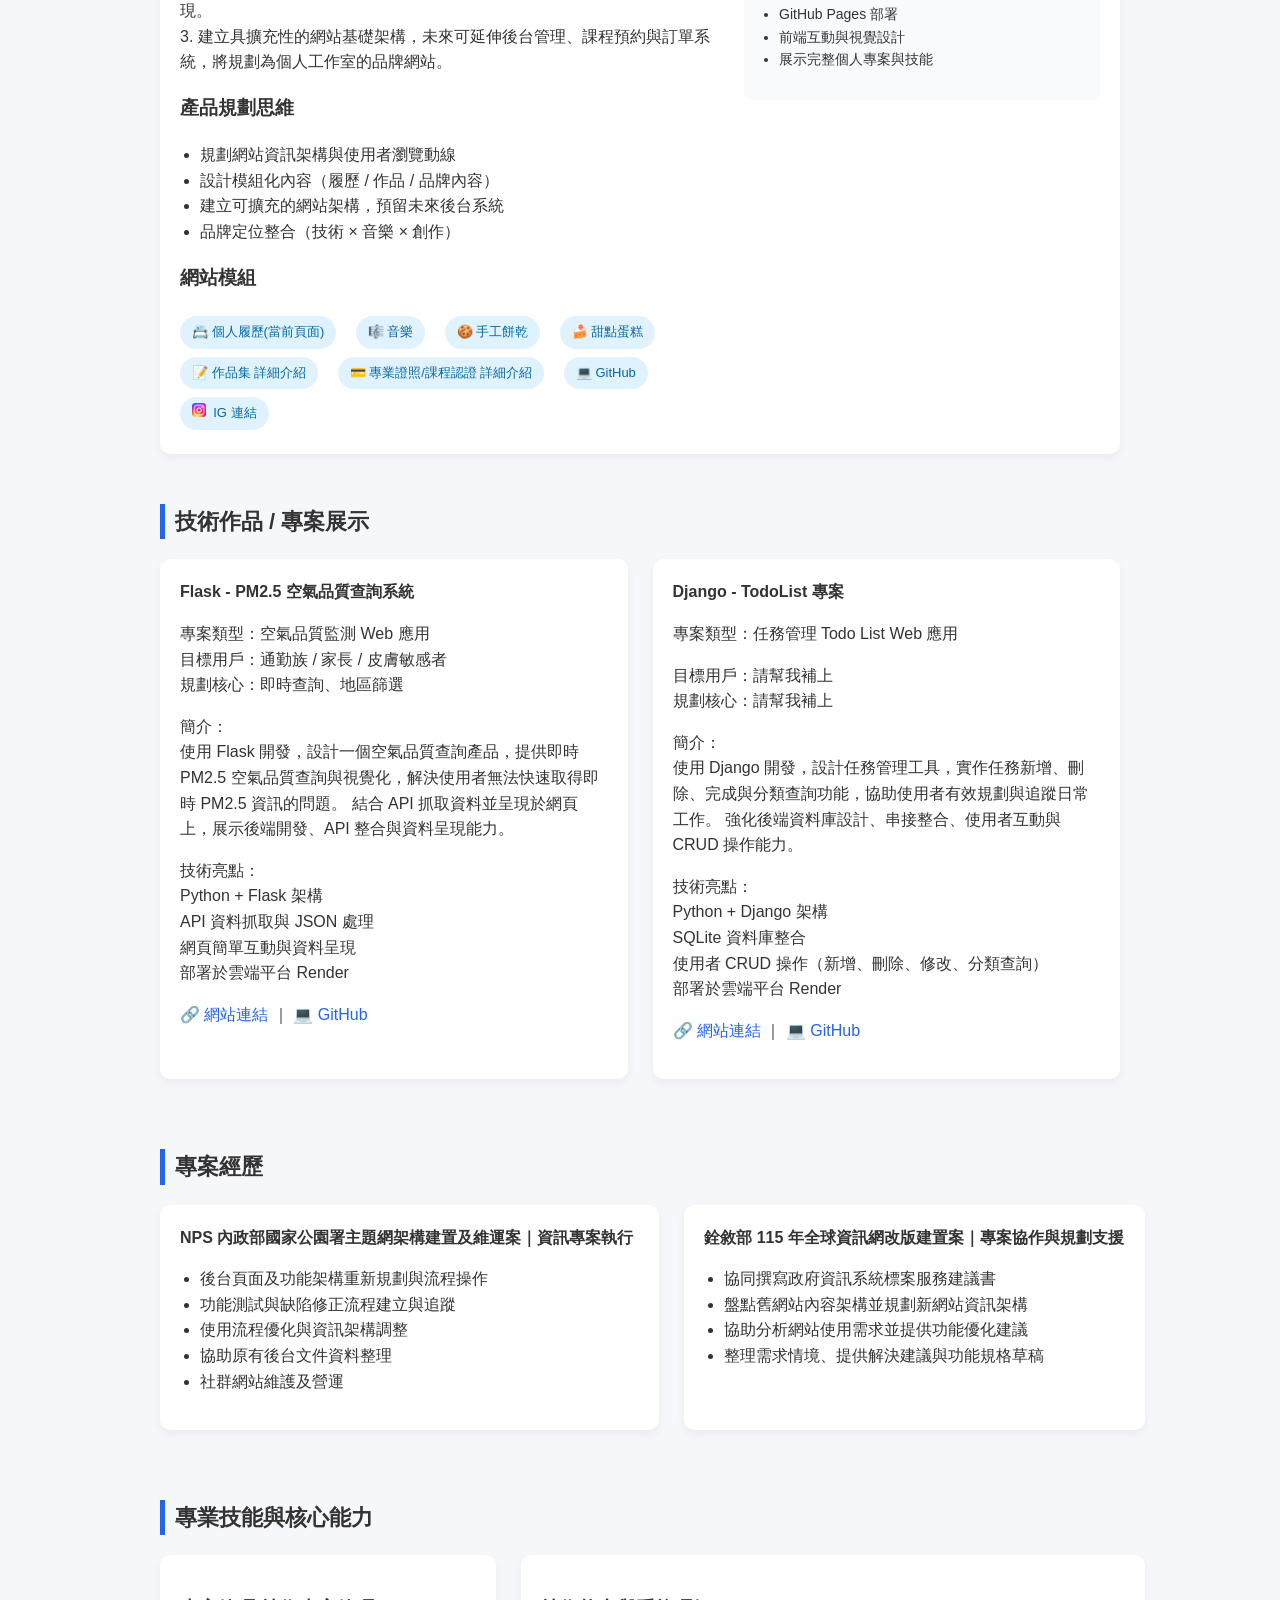
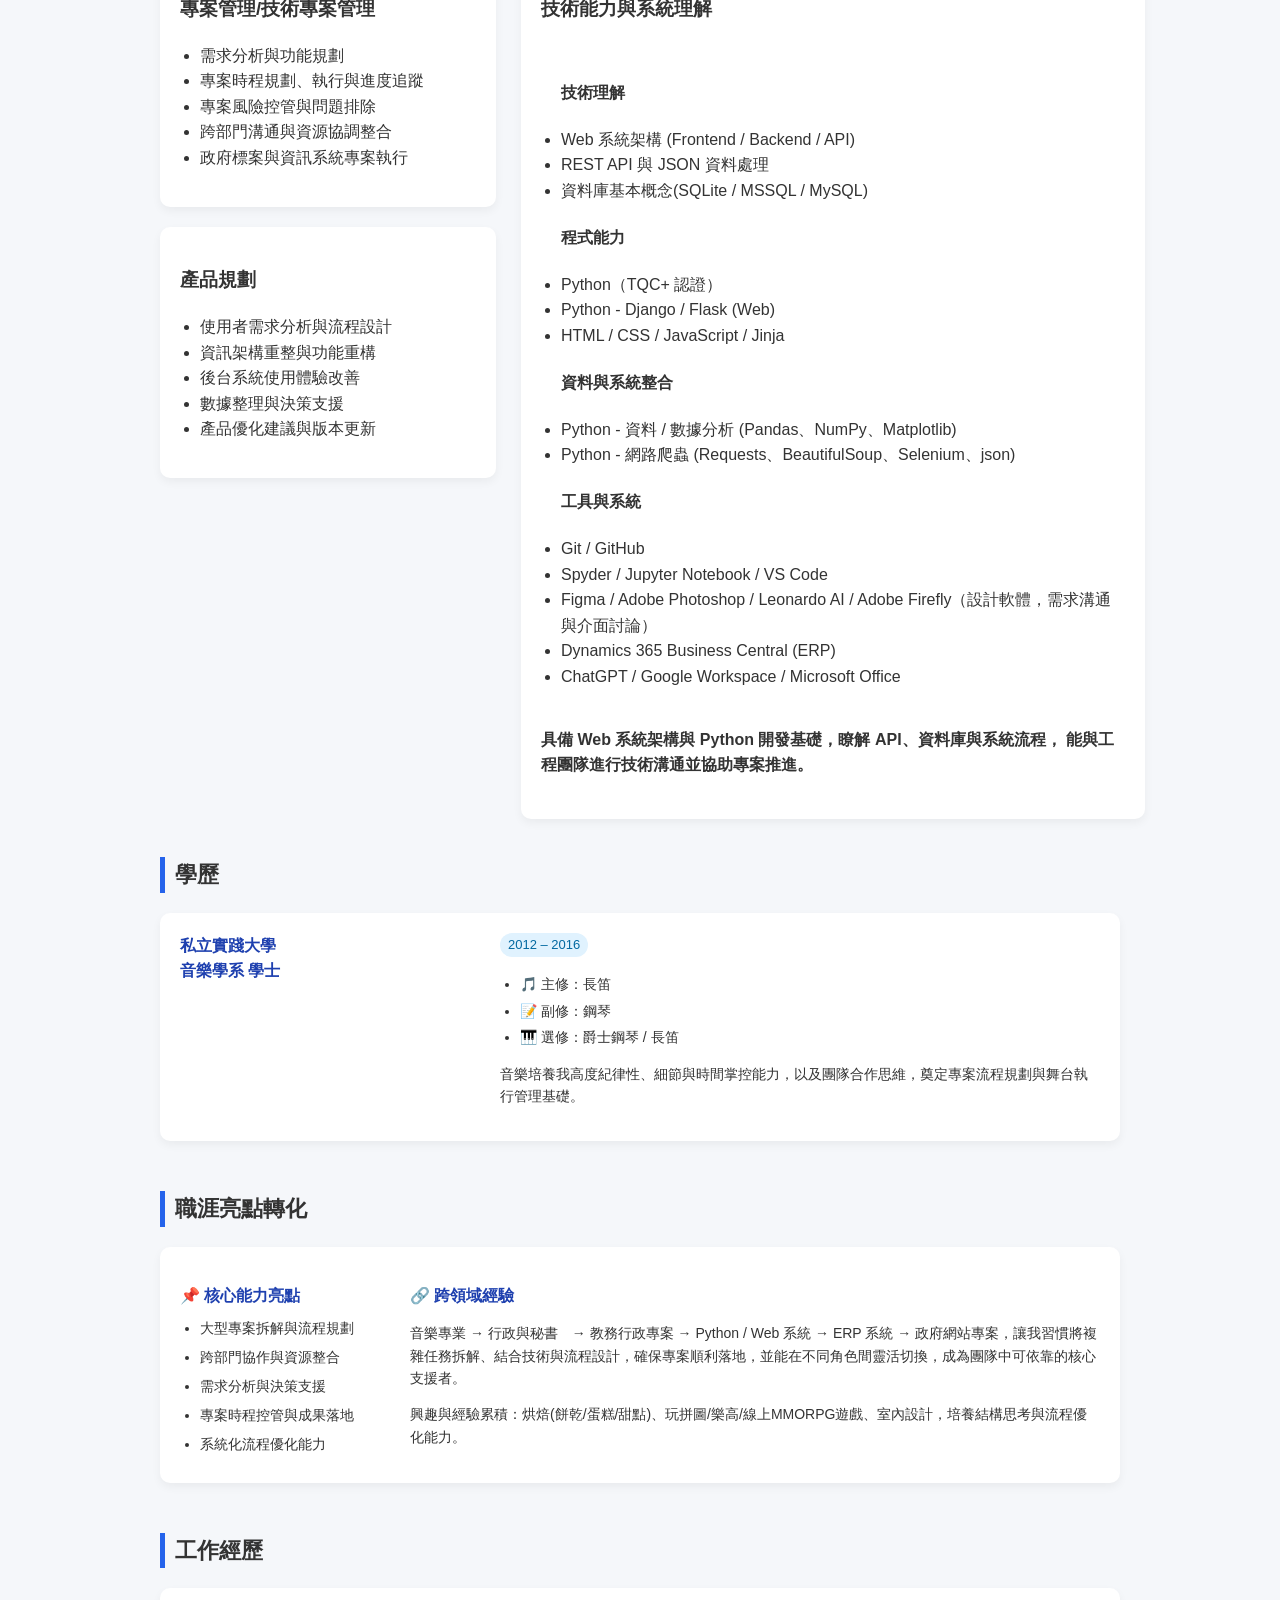
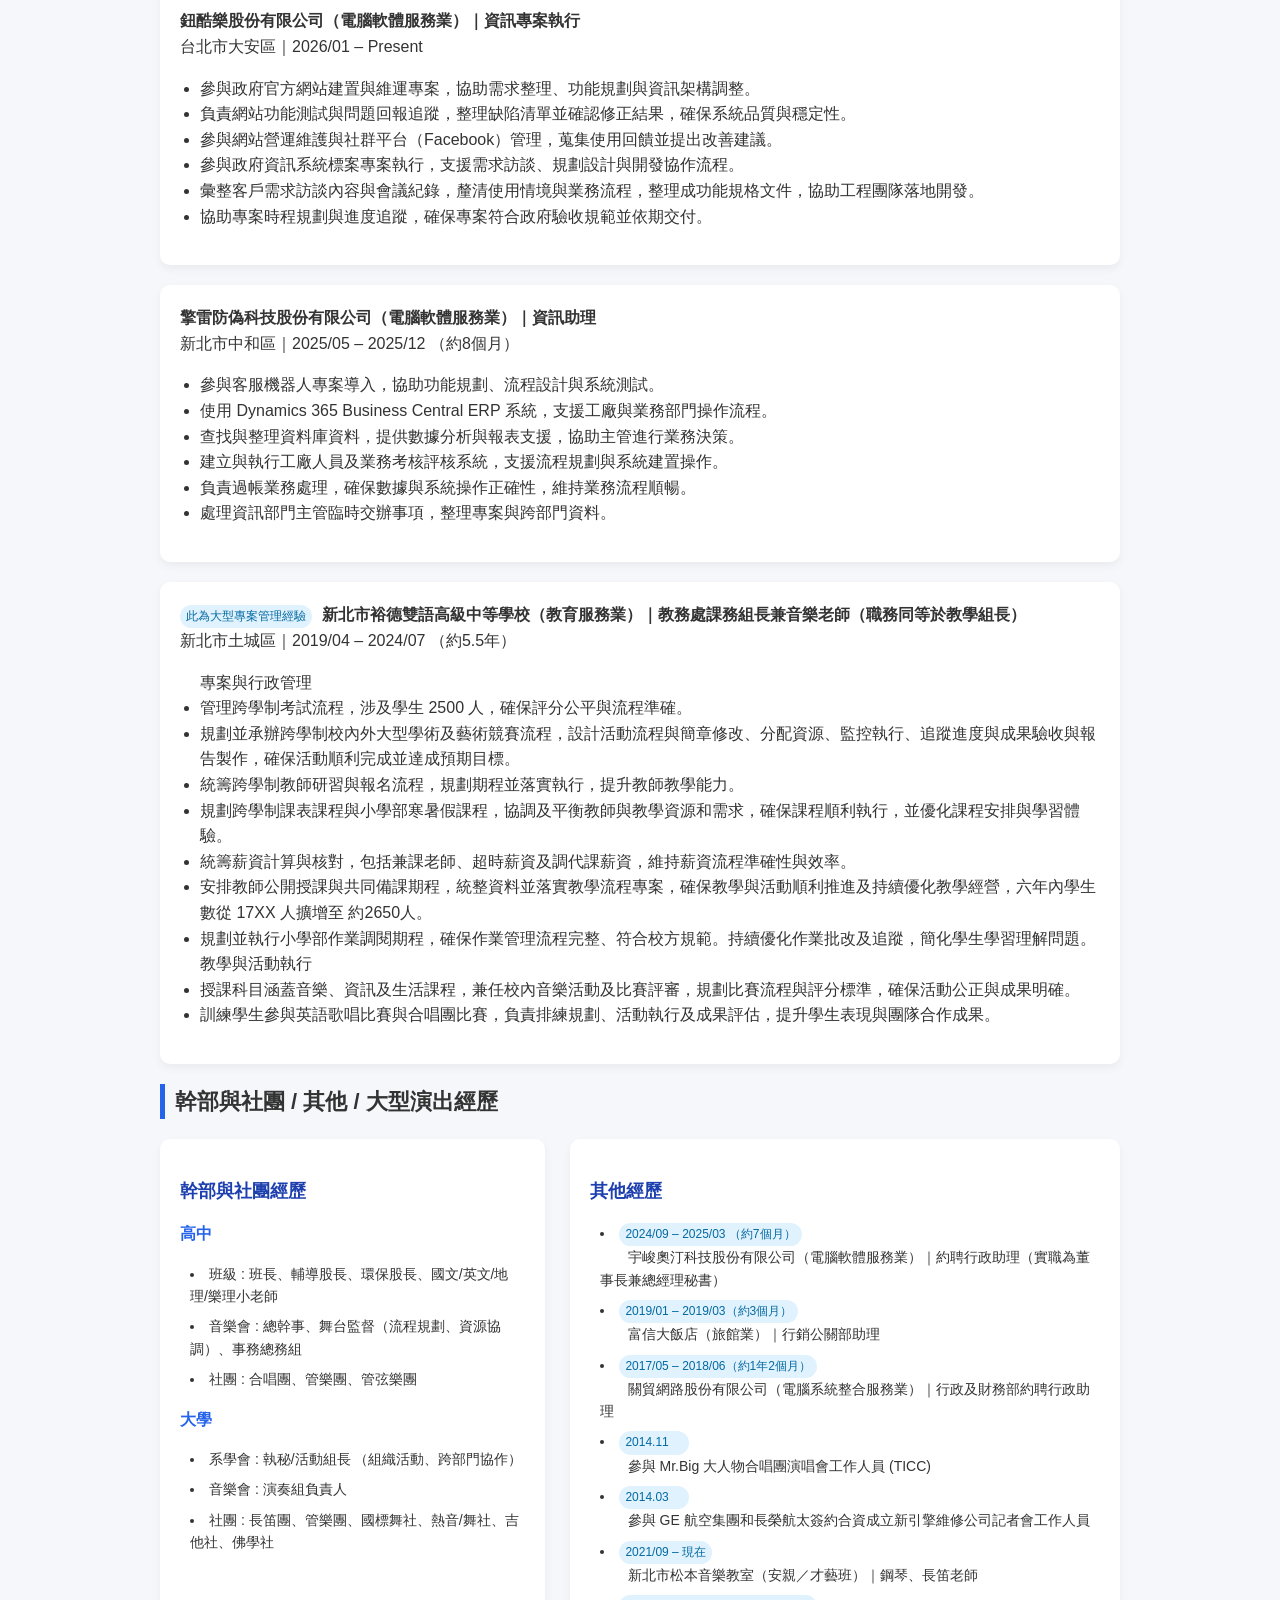
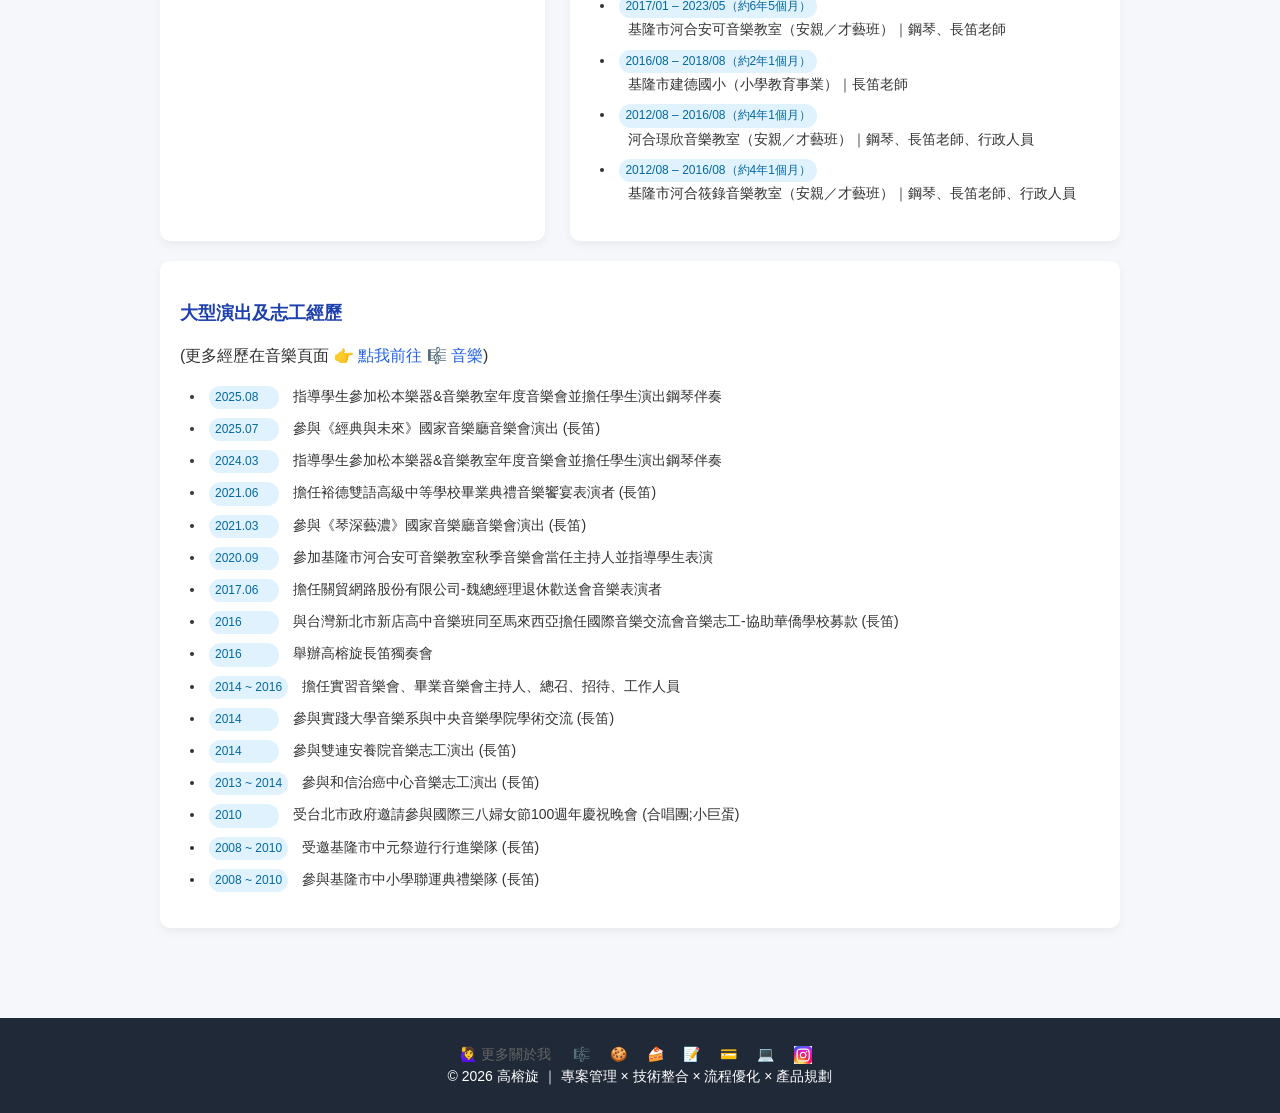
==== commit 4925c984: "履歷頁面更新" ====
--- a/index.html
+++ b/index.html
@@ -511,9 +511,9 @@
 <h2>職涯摘要</h2>
 <div class="card">
 跨教育、行政與資訊科技背景的技術型專案管理人才，具備完整專案執行能力：從需求分析、流程設計、跨部門協作到系統化落地。
-<br>曾擔任國際學校教務課務組長(實職為教學組長)、資訊助理，以及上市櫃遊戲公司董事長秘書，累積多年流程整合與專案管理經驗。
-並曾參與政府網站建置專案、ERP 系統與企業內部流程導入，能將模糊需求轉化為可執行方案、功能規格與專案計畫，並協助團隊排除問題、確保專案落地。具備 Python、Flask、Django 基礎開發與資料分析能力，理解 Web 系統架構、API 與資料庫運作，能與工程團隊進行技術層級溝通。
-<br>工作風格重視系統化流程完整、系統可運作、專案落地與團隊協作效率，擅長將模糊需求先整理可行方案再協同討論，確保專案順利推進。期望在技術專案或產品團隊中，擔任能整合需求、理解技術並推動專案成功的 Technical PM / Product Manager。
+<br>曾擔任國際學校教務課務組長(實職為教學組長)、資訊助理，以及上市櫃遊戲公司董事長秘書，並曾參與政府網站建置專案、ERP 系統與企業內部流程導入，累積多年流程整合與專案管理經驗。
+能將模糊需求轉化為可執行方案、功能規格與專案計畫，協助團隊排除問題、確保專案落地。具備 Python、Flask、Django 基礎開發與資料分析能力，理解 Web 系統架構、API 與資料庫運作，能與工程團隊進行技術層級溝通。
+<br>工作風格重視系統化流程完整、系統可運作、專案落地與團隊協作效率。擅長從使用者角度規劃產品與流程，將模糊需求先整理可行方案再協同討論，確保專案順利推進。期望在技術專案或產品團隊中，擔任能整合需求、理解技術並推動專案/產品成功落地與優化的 Technical PM / Product Manager。
 </div>
 </section>
 
@@ -631,11 +631,14 @@
 <div class="tech-projects">
   <div class="card">
     <strong>Flask - PM2.5 空氣品質查詢系統</strong><br>
-    <p>專案類型：空氣品質監測 Web 應用</p>
+    <p>專案類型：空氣品質監測 Web 應用<br>
+    目標用戶：通勤族 / 家長 / 皮膚敏感者<br>
+    規劃核心：即時查詢、地區篩選</p>
     <p>簡介：<br>
-    使用 Flask 開發，提供即時 PM2.5 空氣品質查詢與視覺化，結合 API 抓取資料並呈現於網頁上，展示後端開發、API 整合與資料呈現能力。<br>
+    使用 Flask 開發，設計一個空氣品質查詢產品，提供即時 PM2.5 空氣品質查詢與視覺化，解決使用者無法快速取得即時 PM2.5 資訊的問題。
+    結合 API 抓取資料並呈現於網頁上，展示後端開發、API 整合與資料呈現能力。<br>
     </p>
-    
+
     技術亮點：<br>
     Python + Flask 架構<br>
     API 資料抓取與 JSON 處理<br>
@@ -650,8 +653,11 @@
   <div class="card">
     <strong>Django - TodoList 專案</strong><br>
     <p>專案類型：任務管理 Todo List Web 應用</p>
+    目標用戶：請幫我補上<br>
+    規劃核心：請幫我補上</p>
     <p>簡介：<br>
-    使用 Django 開發，實作任務新增、刪除、完成與分類查詢功能，強化後端資料庫設計、串接整合、使用者互動與 CRUD 操作能力。</p>
+    使用 Django 開發，設計任務管理工具，實作任務新增、刪除、完成與分類查詢功能，協助使用者有效規劃與追蹤日常工作。
+    強化後端資料庫設計、串接整合、使用者互動與 CRUD 操作能力。</p>
     
     技術亮點：<br>
     Python + Django 架構<br>
@@ -703,8 +709,8 @@
     <div class="card">
     <h3>專案管理/技術專案管理</h3>
     <ul>
-    <li>需求分析與功能規格撰寫</li>
-    <li>專案時程規劃與進度追蹤</li>
+    <li>需求分析與功能規劃</li>
+    <li>專案時程規劃、執行與進度追蹤</li>
     <li>專案風險控管與問題排除</li>
     <li>跨部門溝通與資源協調整合</li>
     <li>政府標案與資訊系統專案執行</li>
@@ -844,11 +850,11 @@
 <li>管理跨學制考試流程，涉及學生 2500 人，確保評分公平與流程準確。</li>
 <li>規劃並承辦跨學制校內外大型學術及藝術競賽流程，設計活動流程與簡章修改、分配資源、監控執行、追蹤進度與成果驗收與報告製作，確保活動順利完成並達成預期目標。
 </li>
-<li>統籌跨學制教師研習與報名流程，規劃期程並落實執行。</li>
-<li>規劃小學部課表與寒暑假課程，平衡教學資源與需求。</li>
+<li>統籌跨學制教師研習與報名流程，規劃期程並落實執行，提升教師教學能力。</li>
+<li>規劃跨學制課表課程與小學部寒暑假課程，協調及平衡教師與教學資源和需求，確保課程順利執行，並優化課程安排與學習體驗。</li>
 <li>統籌薪資計算與核對，包括兼課老師、超時薪資及調代課薪資，維持薪資流程準確性與效率。</li>
-<li>安排教師公開授課與共同備課期程，統整資料並落實教學流程專案，確保教學與活動順利推進。</li>
-<li>規劃並執行小學部作業調閱期程，確保作業管理流程完整並符合校方規範。</li>
+<li>安排教師公開授課與共同備課期程，統整資料並落實教學流程專案，確保教學與活動順利推進及持續優化教學經營，六年內學生數從 17XX 人擴增至 約2650人。</li>
+<li>規劃並執行小學部作業調閱期程，確保作業管理流程完整、符合校方規範。持續優化作業批改及追蹤，簡化學生學習理解問題。</li>
 教學與活動執行
 <li>授課科目涵蓋音樂、資訊及生活課程，兼任校內音樂活動及比賽評審，規劃比賽流程與評分標準，確保活動公正與成果明確。</li>
 <li>訓練學生參與英語歌唱比賽與合唱團比賽，負責排練規劃、活動執行及成果評估，提升學生表現與團隊合作成果。</li>
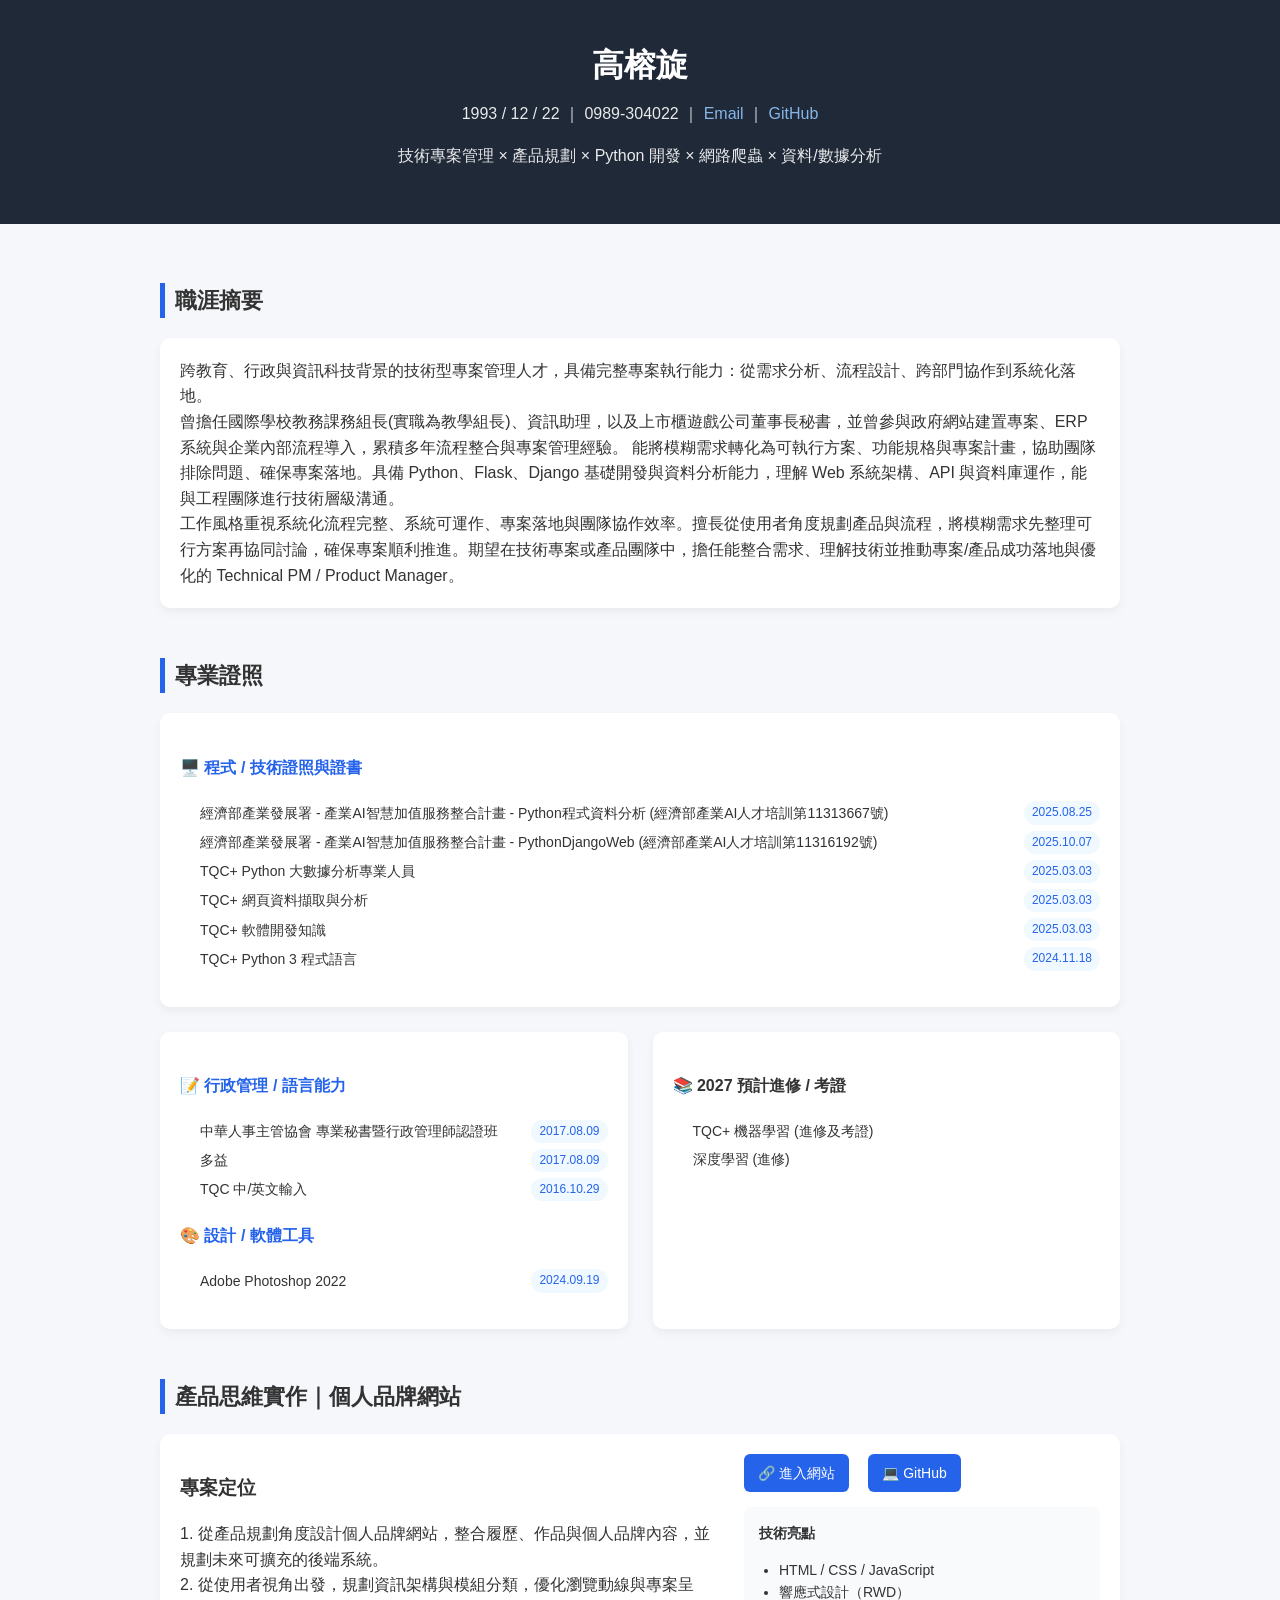
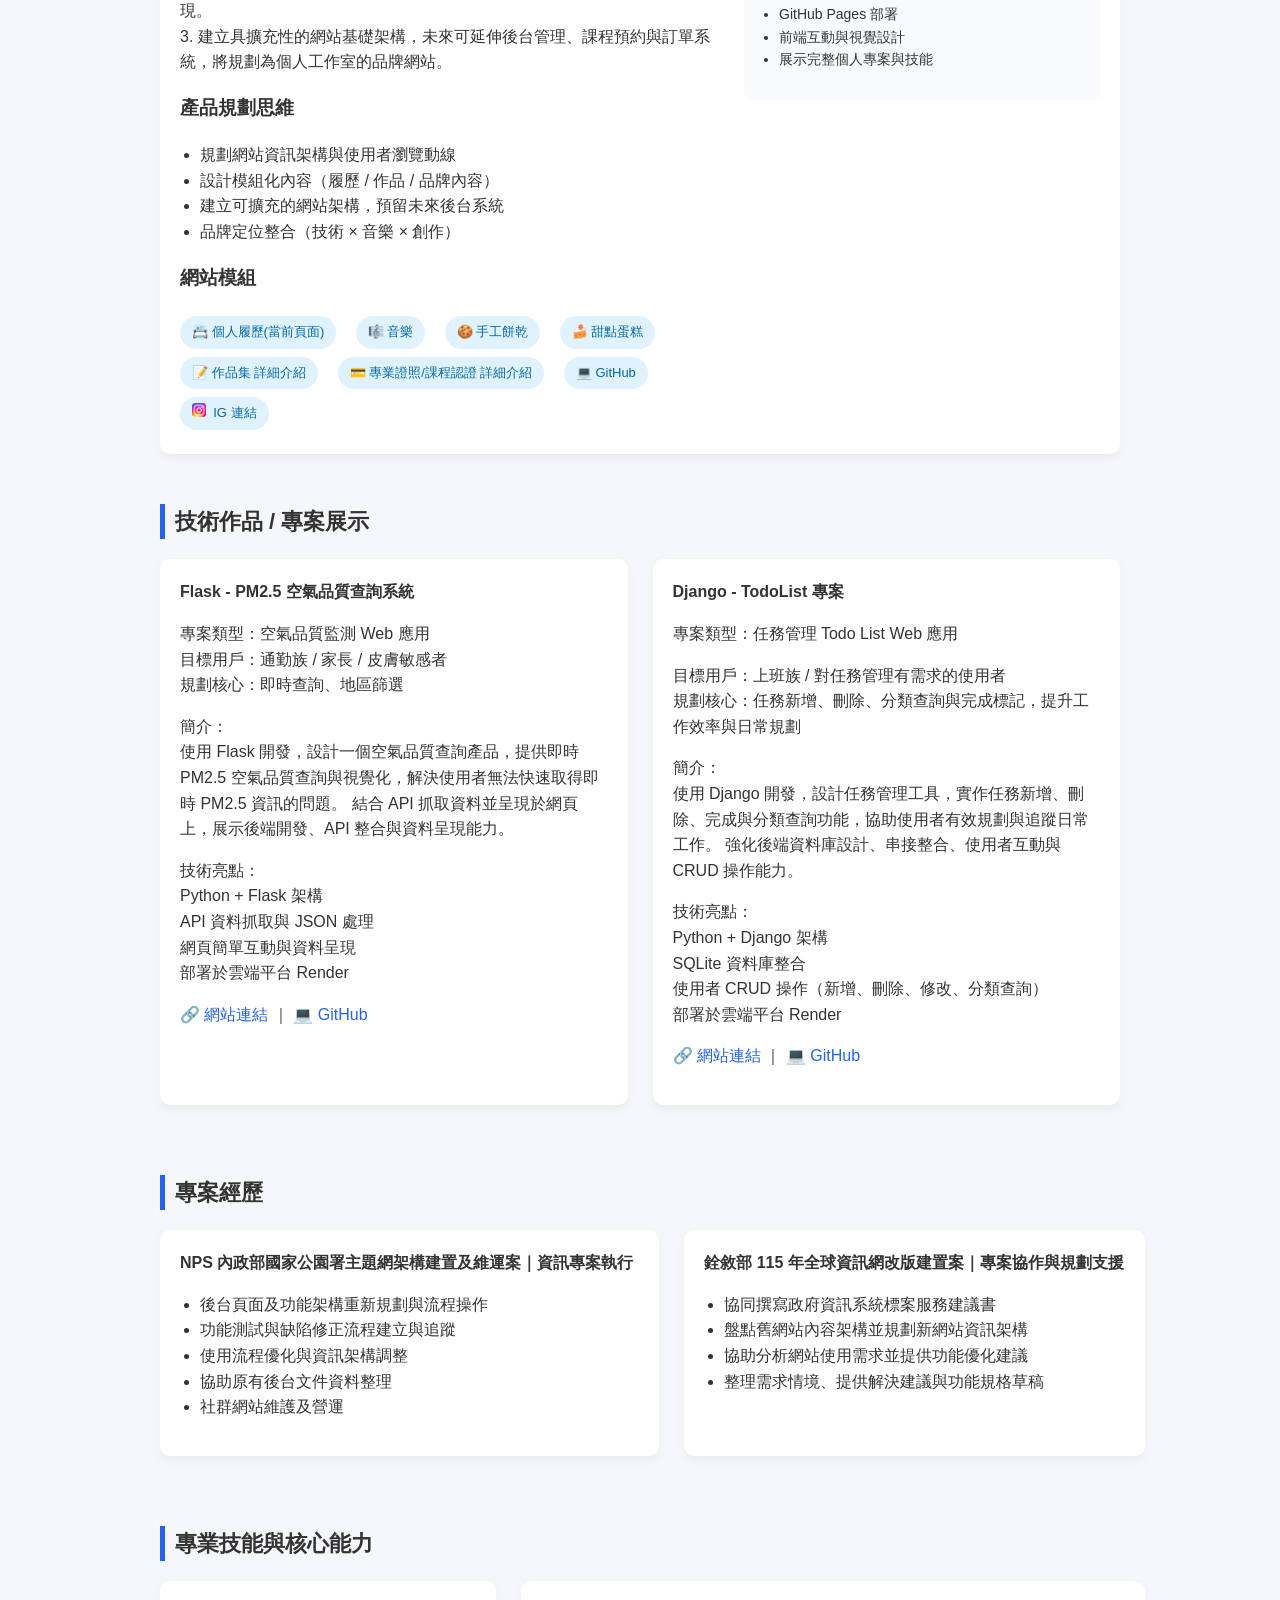
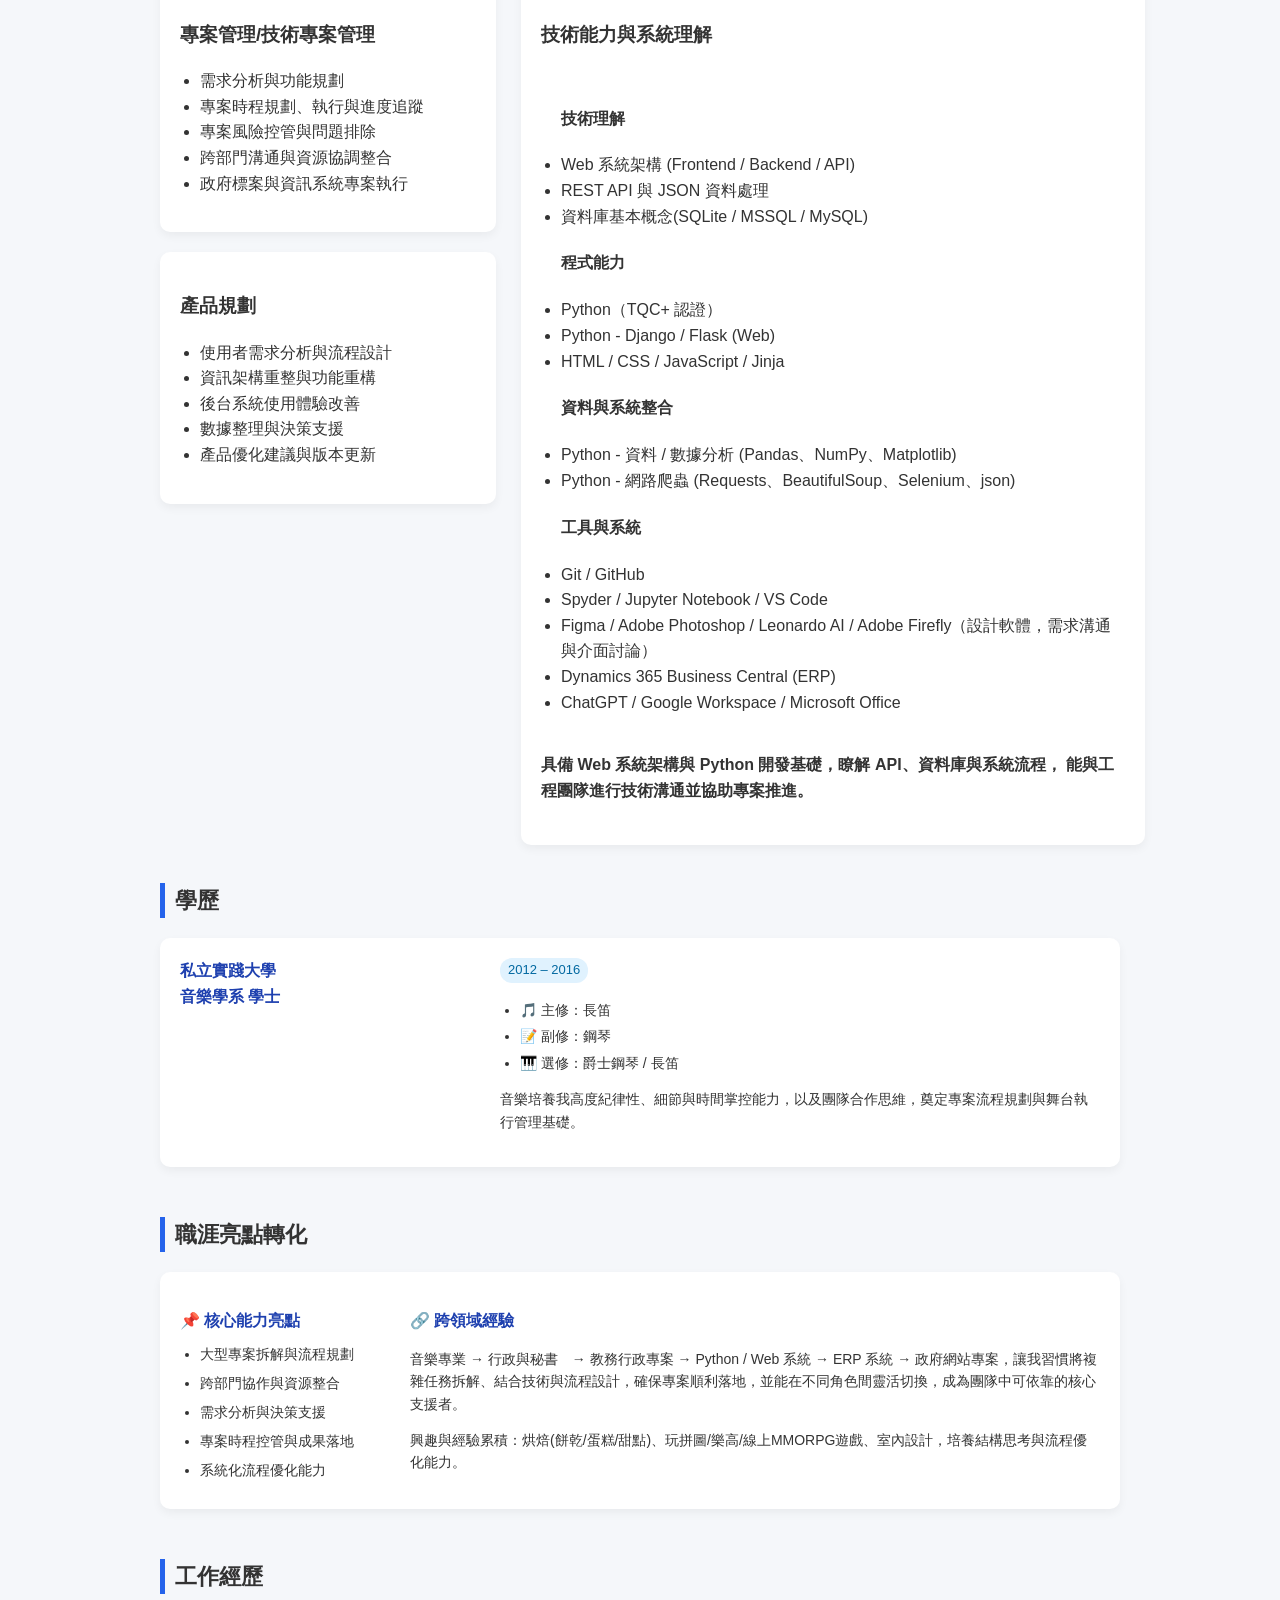
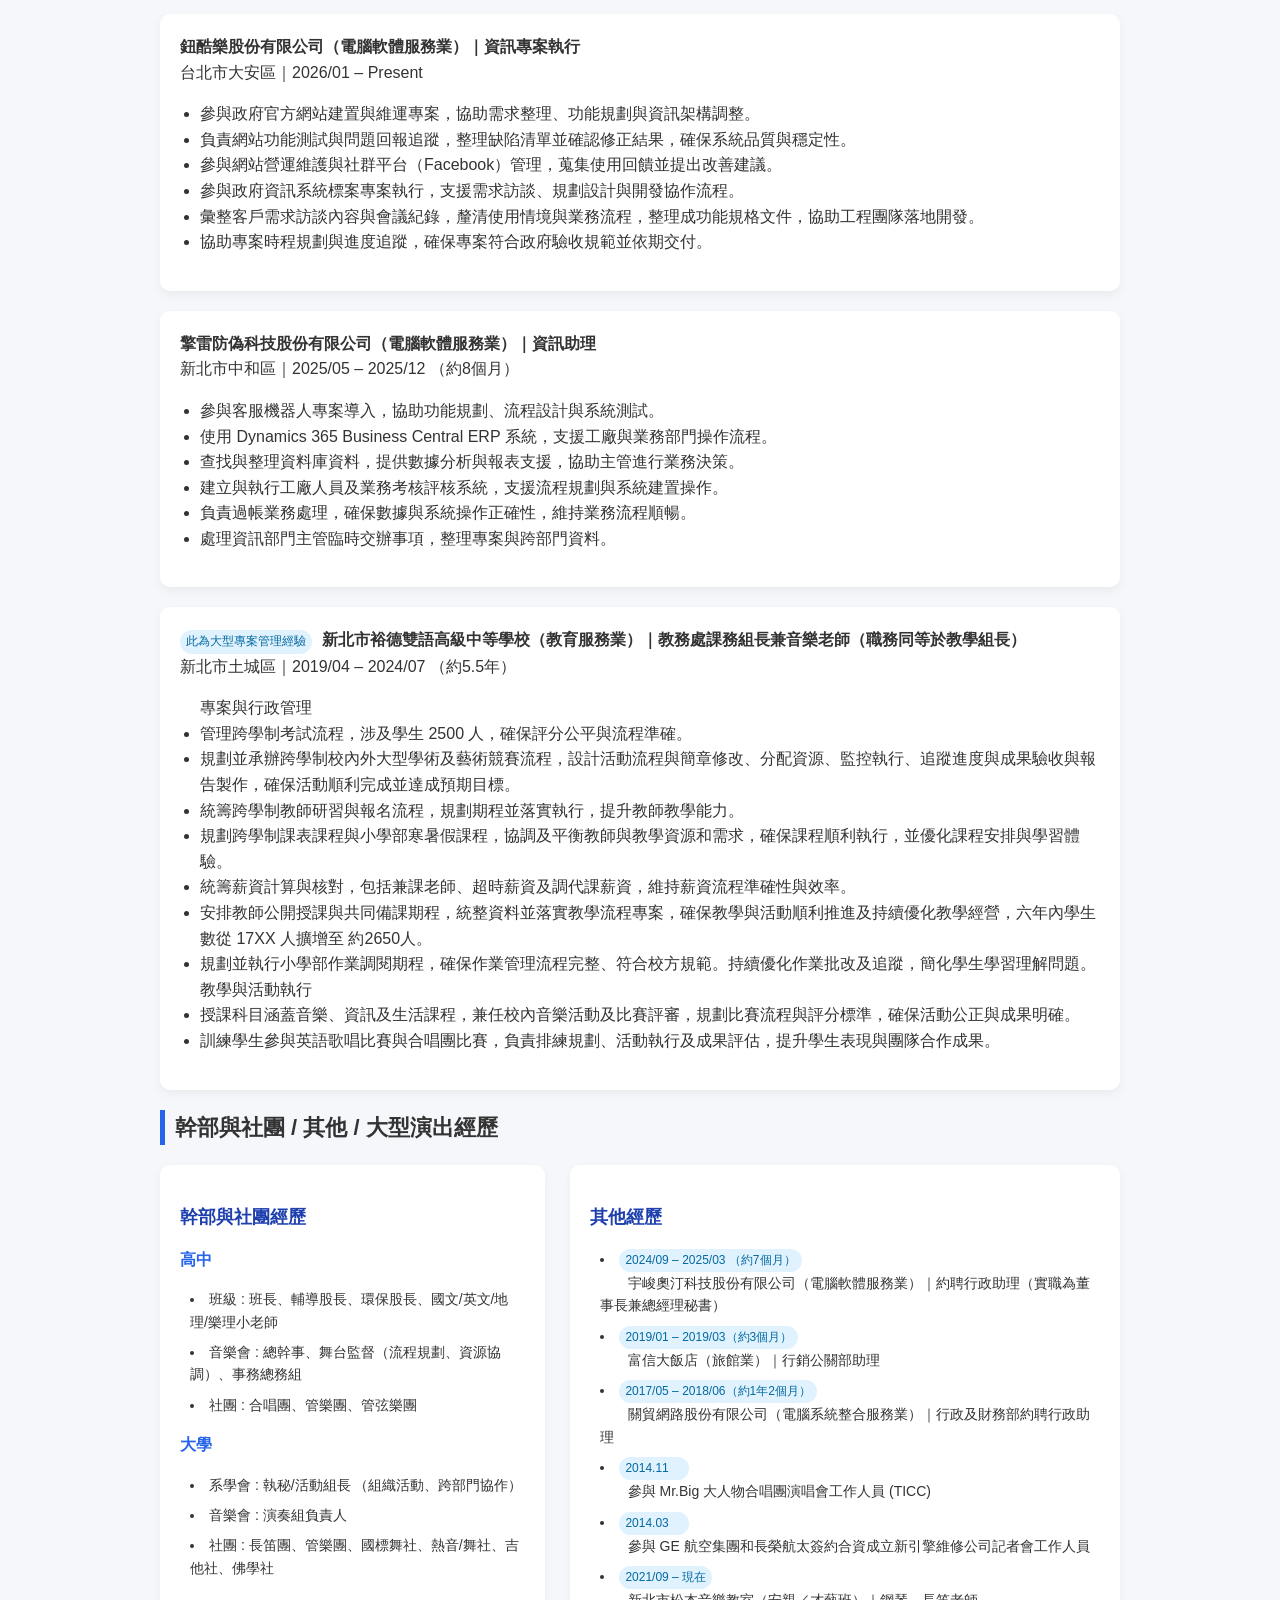
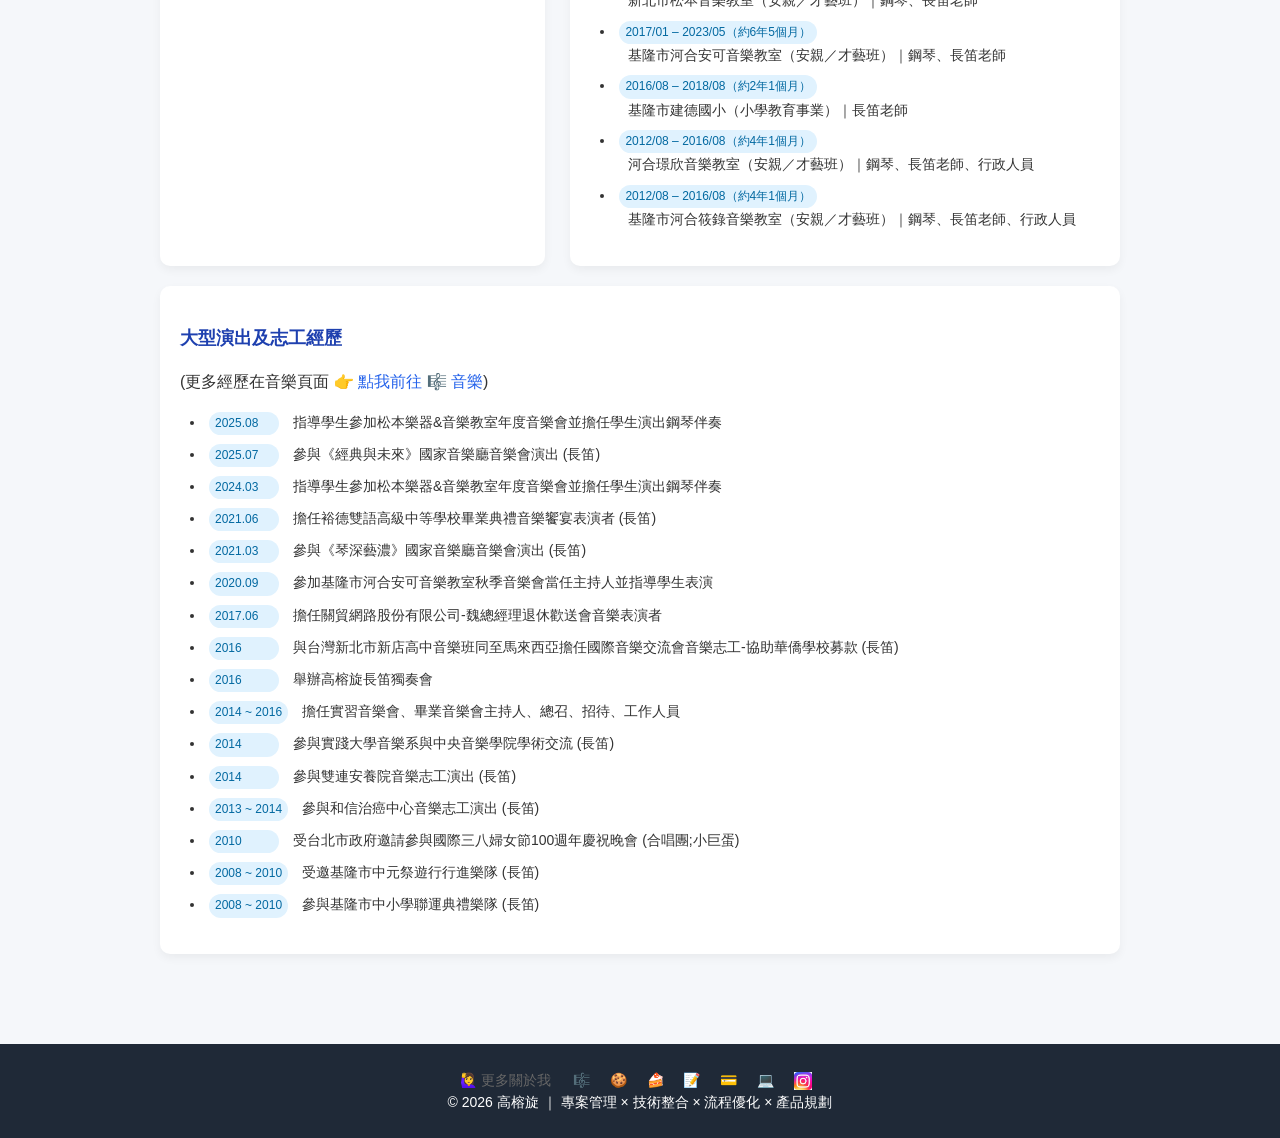
==== commit ce6000f3: "03242026 履歷頁面更新" ====
--- a/index.html
+++ b/index.html
@@ -653,8 +653,8 @@
   <div class="card">
     <strong>Django - TodoList 專案</strong><br>
     <p>專案類型：任務管理 Todo List Web 應用</p>
-    目標用戶：請幫我補上<br>
-    規劃核心：請幫我補上</p>
+    目標用戶：上班族 / 對任務管理有需求的使用者<br>
+    規劃核心：任務新增、刪除、分類查詢與完成標記，提升工作效率與日常規劃</p>
     <p>簡介：<br>
     使用 Django 開發，設計任務管理工具，實作任務新增、刪除、完成與分類查詢功能，協助使用者有效規劃與追蹤日常工作。
     強化後端資料庫設計、串接整合、使用者互動與 CRUD 操作能力。</p>
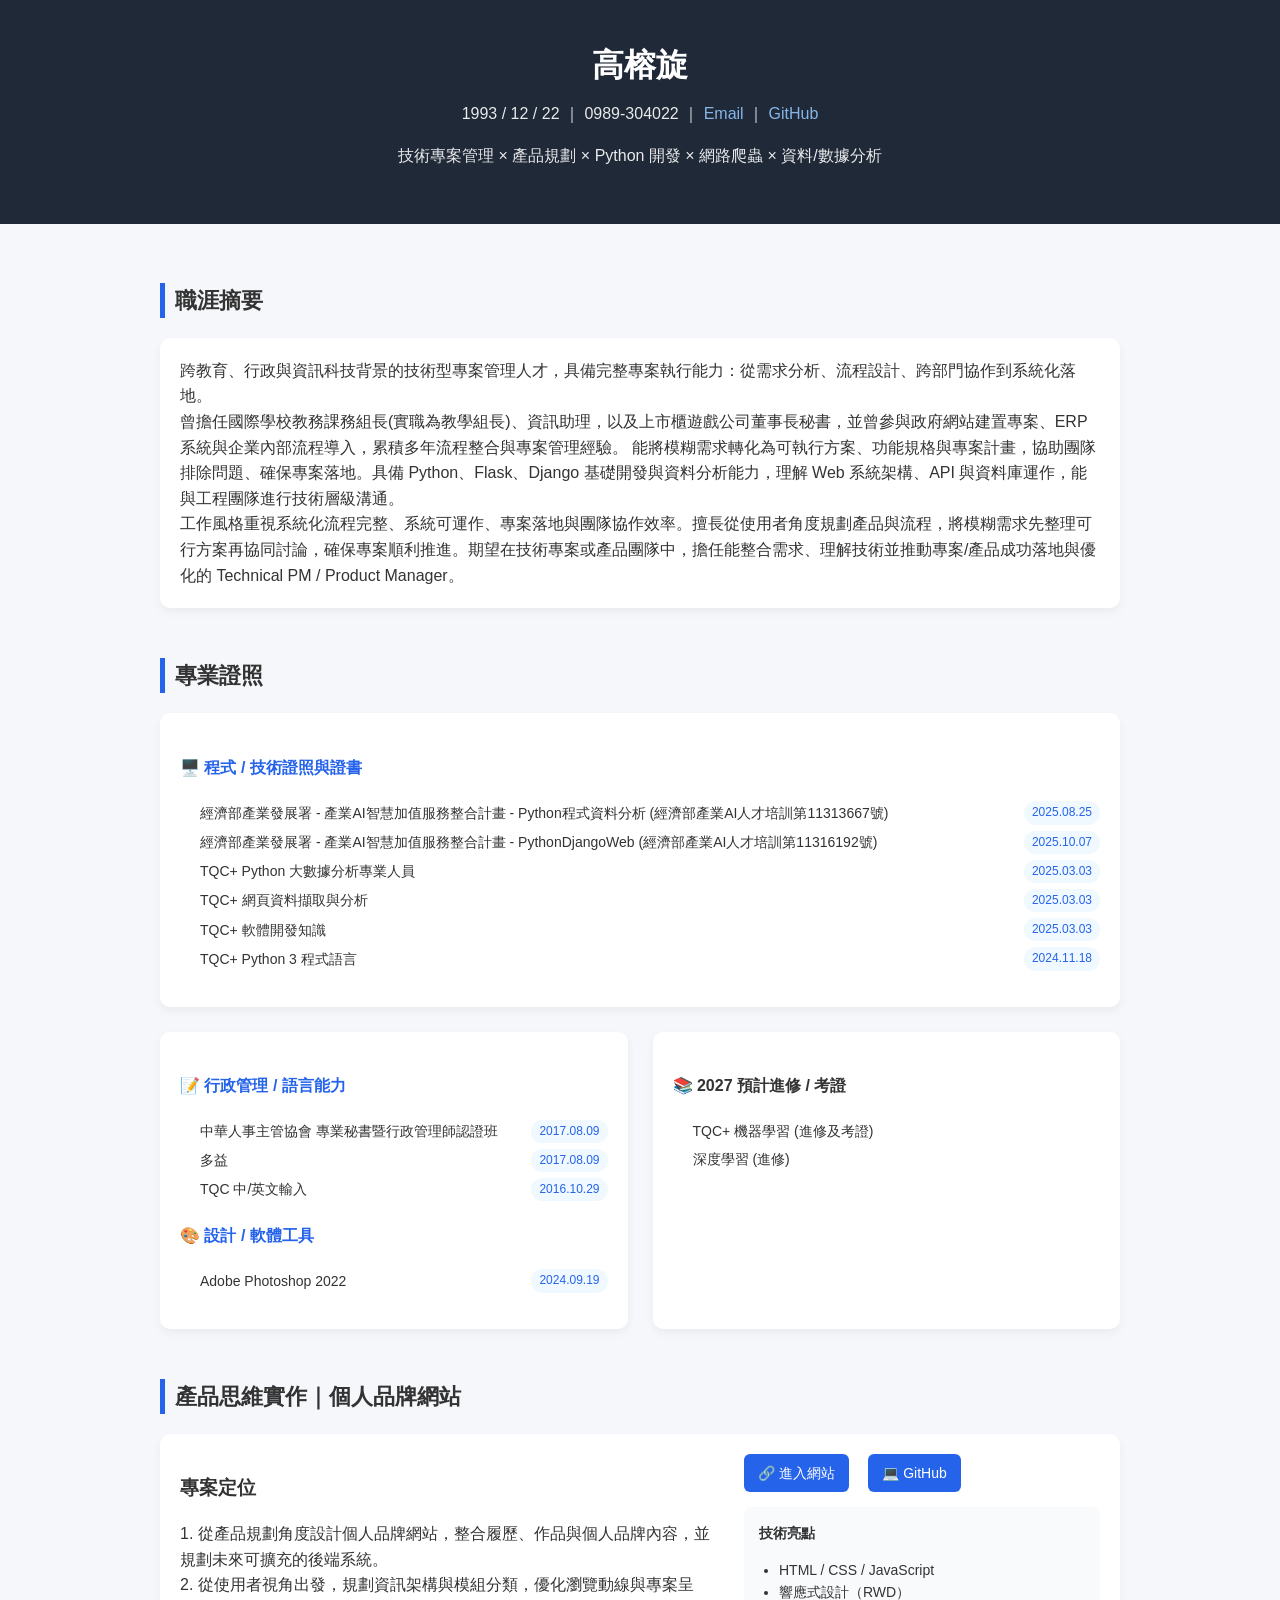
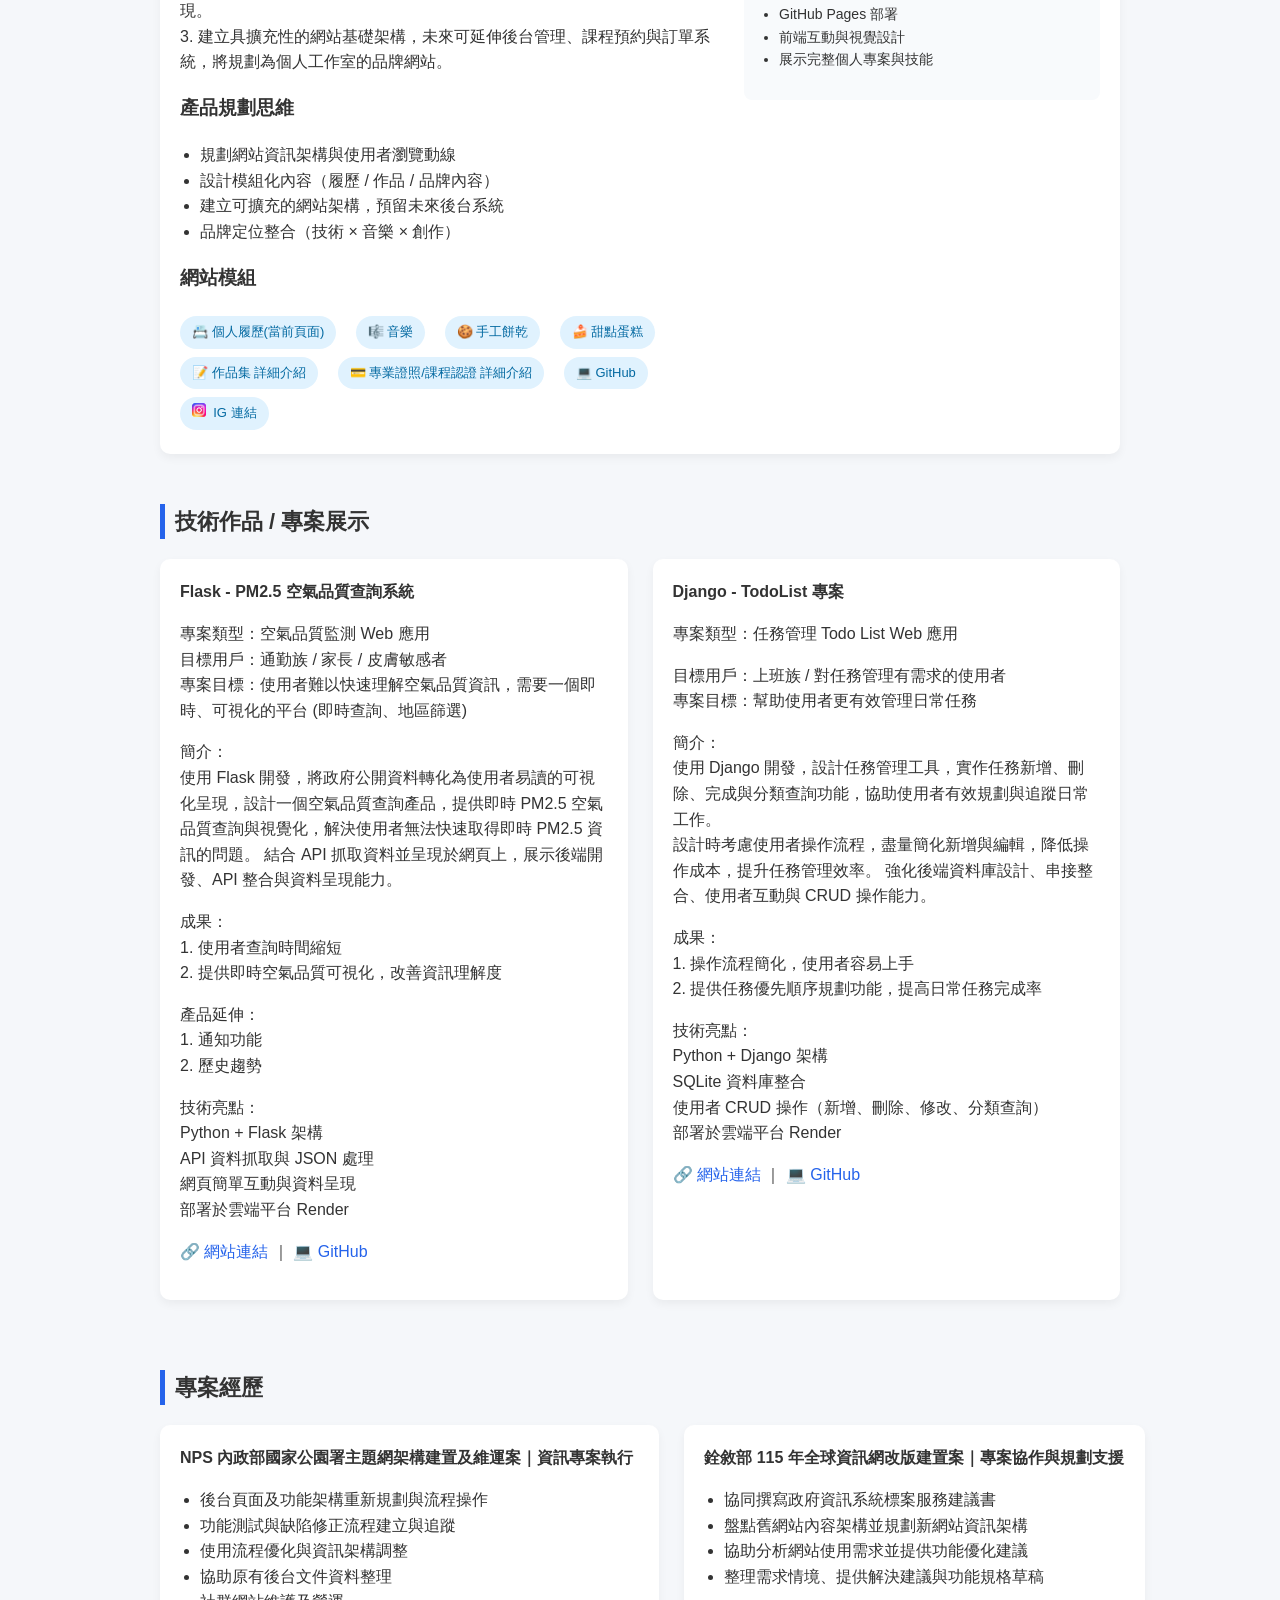
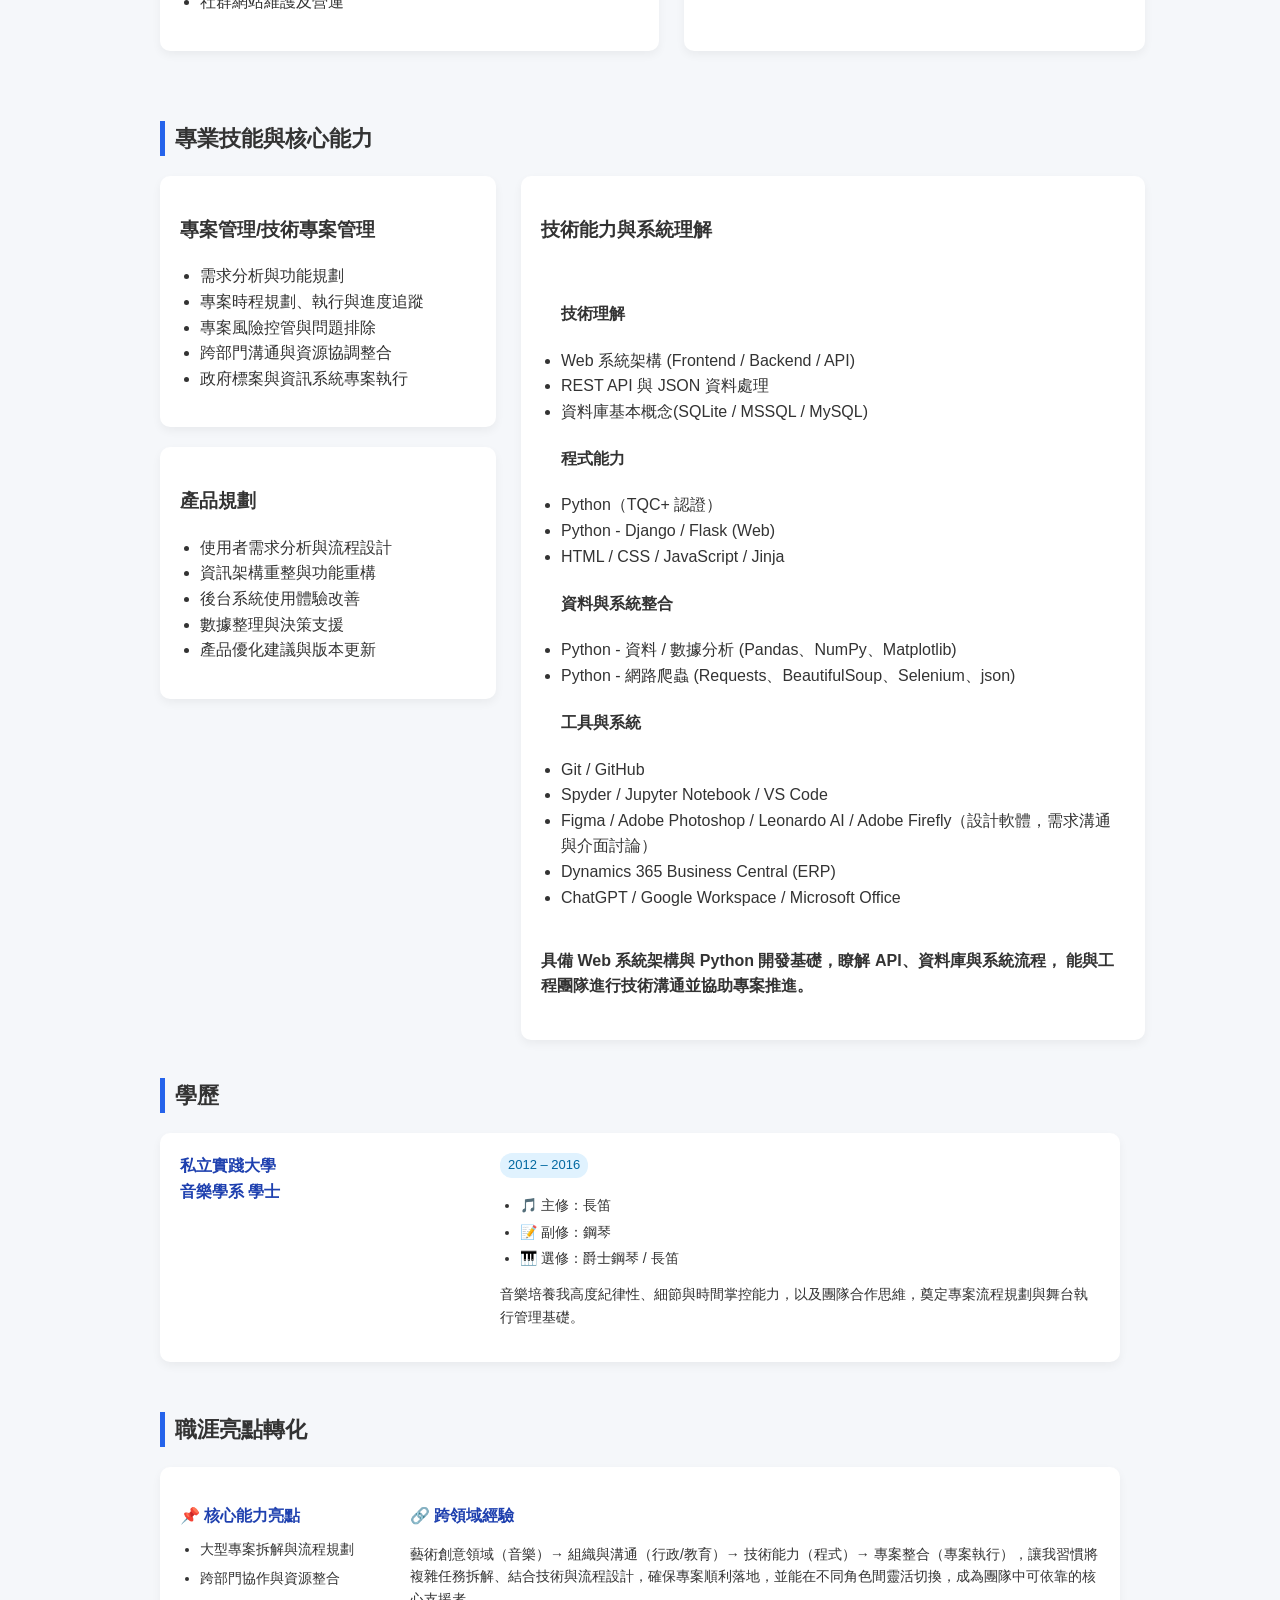
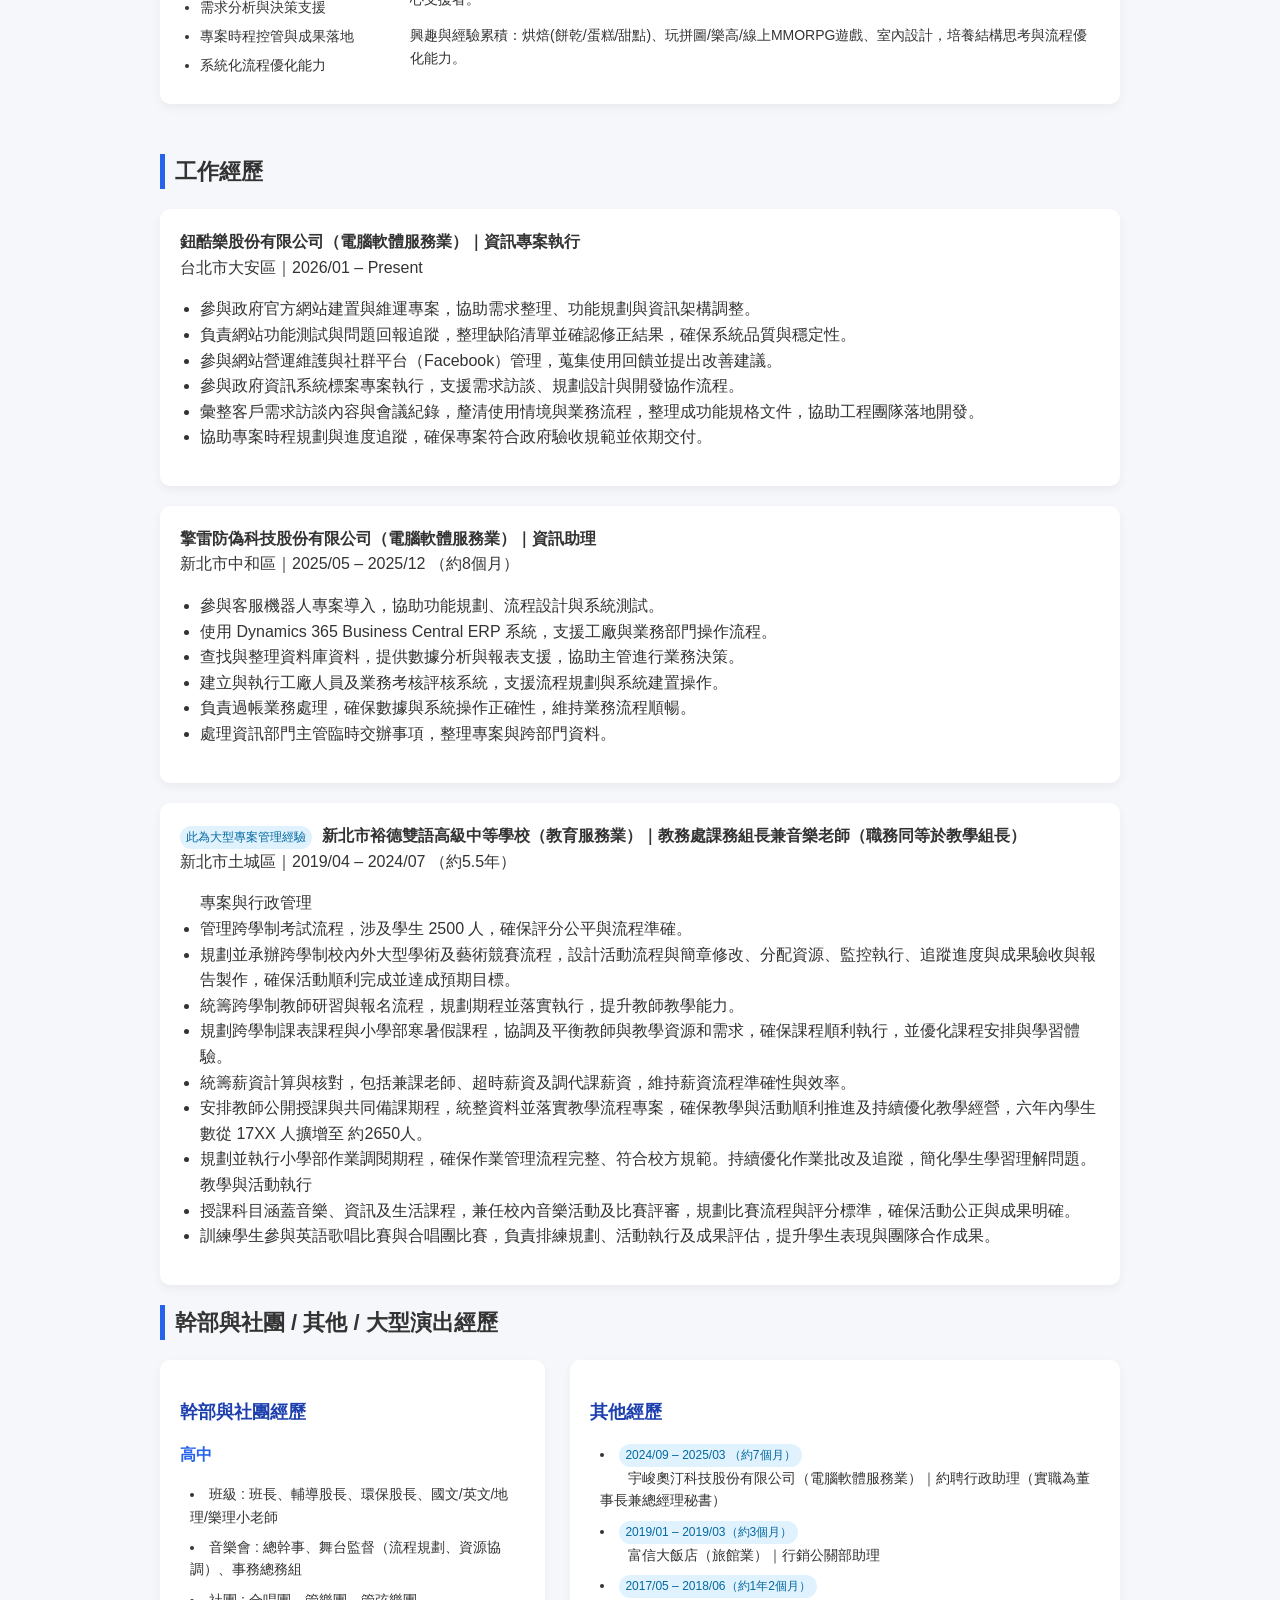
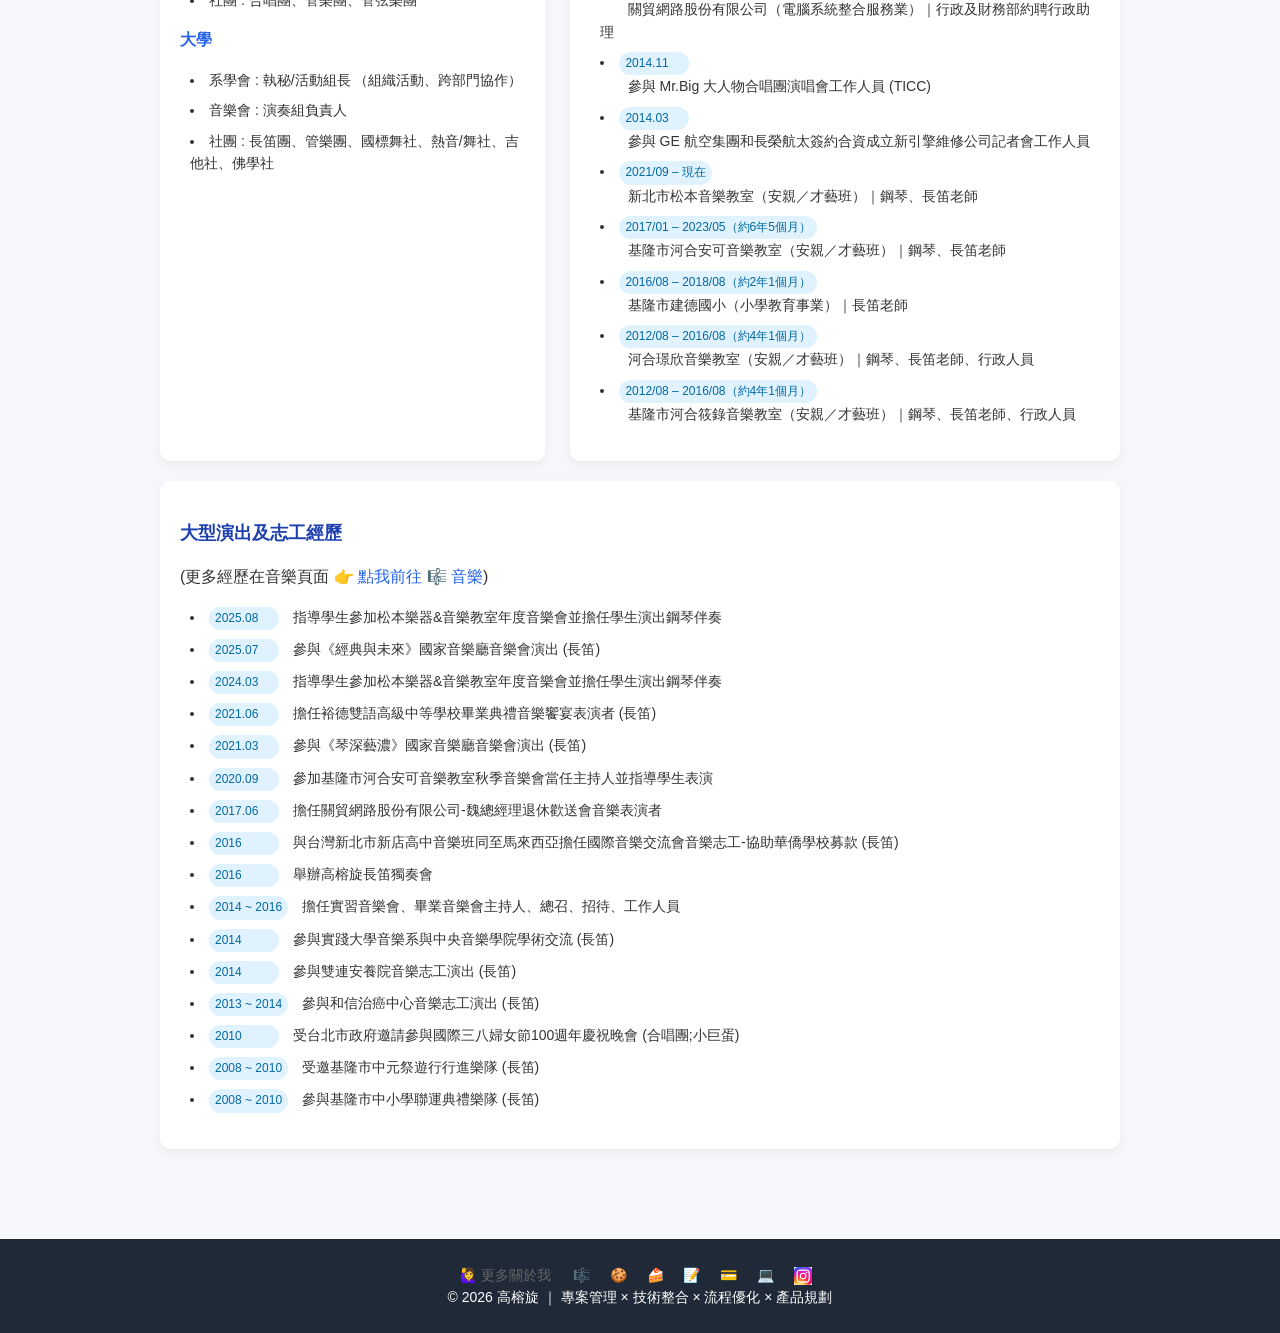
==== commit 7290c838: "03262026 履歷頁面更新" ====
--- a/index.html
+++ b/index.html
@@ -633,10 +633,22 @@
     <strong>Flask - PM2.5 空氣品質查詢系統</strong><br>
     <p>專案類型：空氣品質監測 Web 應用<br>
     目標用戶：通勤族 / 家長 / 皮膚敏感者<br>
-    規劃核心：即時查詢、地區篩選</p>
+    專案目標：使用者難以快速理解空氣品質資訊，需要一個即時、可視化的平台 (即時查詢、地區篩選)
+    </p>
+
     <p>簡介：<br>
-    使用 Flask 開發，設計一個空氣品質查詢產品，提供即時 PM2.5 空氣品質查詢與視覺化，解決使用者無法快速取得即時 PM2.5 資訊的問題。
+    使用 Flask 開發，將政府公開資料轉化為使用者易讀的可視化呈現，設計一個空氣品質查詢產品，提供即時 PM2.5 空氣品質查詢與視覺化，解決使用者無法快速取得即時 PM2.5 資訊的問題。
     結合 API 抓取資料並呈現於網頁上，展示後端開發、API 整合與資料呈現能力。<br>
+    </p>
+
+    <p>成果：<br>
+    1. 使用者查詢時間縮短 <br>
+    2. 提供即時空氣品質可視化，改善資訊理解度
+    </p>
+
+    <p>產品延伸：<br>
+    1. 通知功能 <br>
+    2. 歷史趨勢
     </p>
 
     技術亮點：<br>
@@ -654,10 +666,16 @@
     <strong>Django - TodoList 專案</strong><br>
     <p>專案類型：任務管理 Todo List Web 應用</p>
     目標用戶：上班族 / 對任務管理有需求的使用者<br>
-    規劃核心：任務新增、刪除、分類查詢與完成標記，提升工作效率與日常規劃</p>
+    專案目標：幫助使用者更有效管理日常任務</p>
     <p>簡介：<br>
-    使用 Django 開發，設計任務管理工具，實作任務新增、刪除、完成與分類查詢功能，協助使用者有效規劃與追蹤日常工作。
+    使用 Django 開發，設計任務管理工具，實作任務新增、刪除、完成與分類查詢功能，協助使用者有效規劃與追蹤日常工作。<br>
+    設計時考慮使用者操作流程，盡量簡化新增與編輯，降低操作成本，提升任務管理效率。
     強化後端資料庫設計、串接整合、使用者互動與 CRUD 操作能力。</p>
+
+    <p>成果：<br>
+    1. 操作流程簡化，使用者容易上手 <br>
+    2. 提供任務優先順序規劃功能，提高日常任務完成率
+    </p>
     
     技術亮點：<br>
     Python + Django 架構<br>
@@ -804,7 +822,7 @@
     <!-- 右側：跨領域整合歷程 -->
     <div class="career-right">
       <h3>🔗 跨領域經驗</h3>
-      <p>音樂專業 → 行政與秘書　→ 教務行政專案 → Python / Web 系統 → ERP 系統 → 政府網站專案，讓我習慣將複雜任務拆解、結合技術與流程設計，確保專案順利落地，並能在不同角色間靈活切換，成為團隊中可依靠的核心支援者。</p>
+      <p>藝術創意領域（音樂）→ 組織與溝通（行政/教育）→ 技術能力（程式）→ 專案整合（專案執行），讓我習慣將複雜任務拆解、結合技術與流程設計，確保專案順利落地，並能在不同角色間靈活切換，成為團隊中可依靠的核心支援者。</p>
       <p>興趣與經驗累積：烘焙(餅乾/蛋糕/甜點)、玩拼圖/樂高/線上MMORPG遊戲、室內設計，培養結構思考與流程優化能力。</p>
     </div>
   </div>
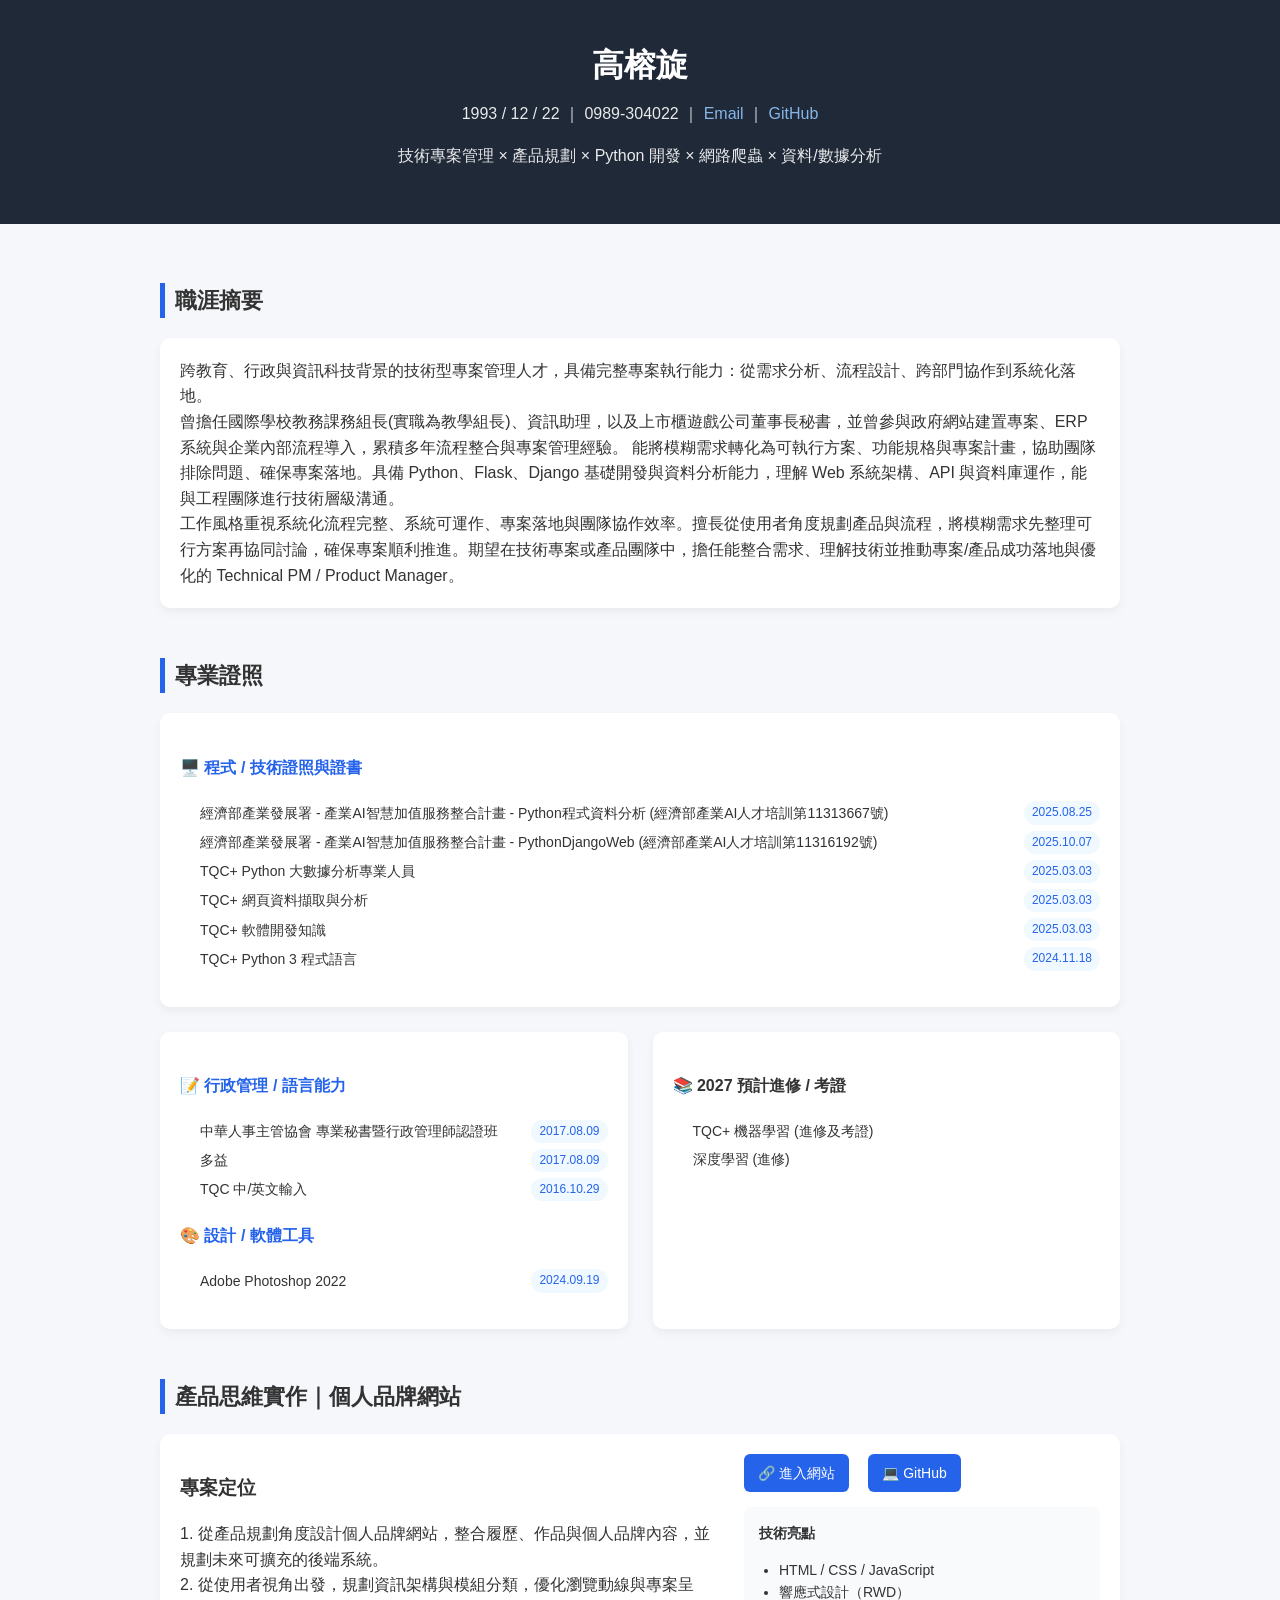
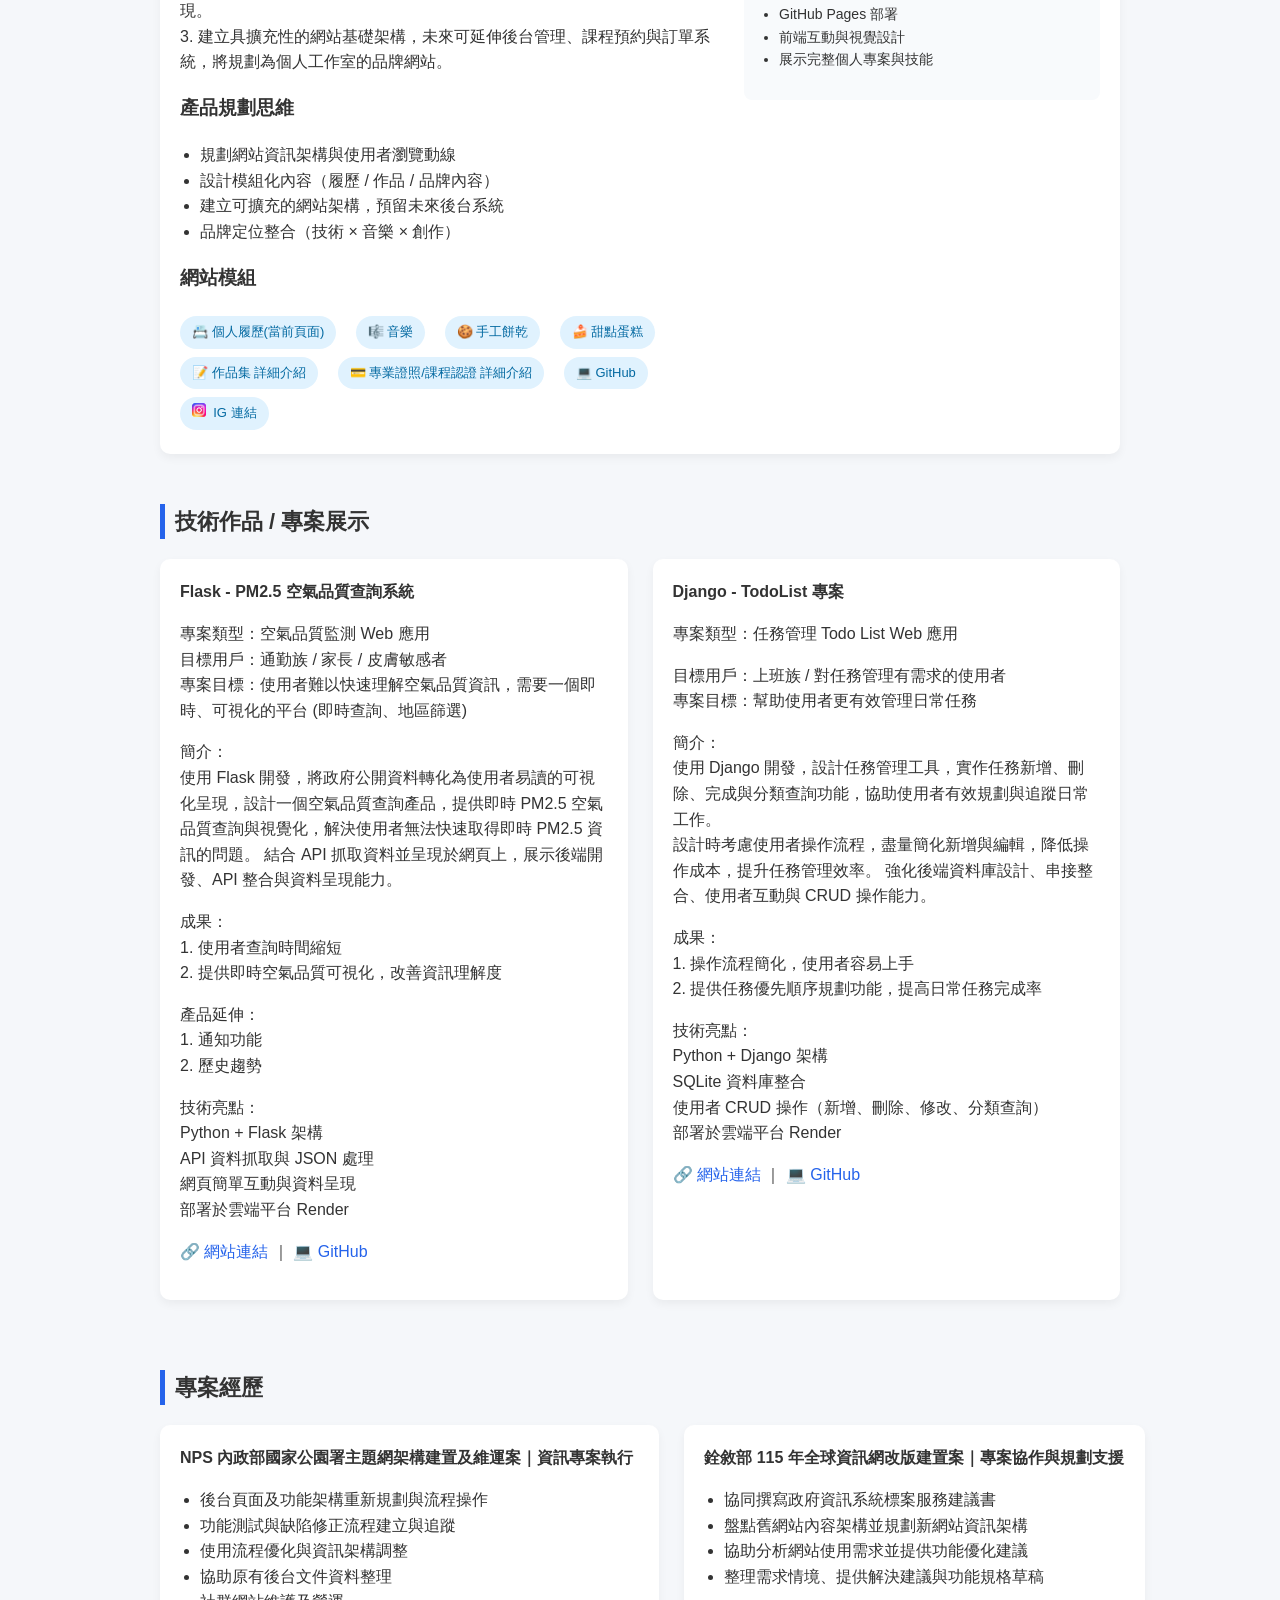
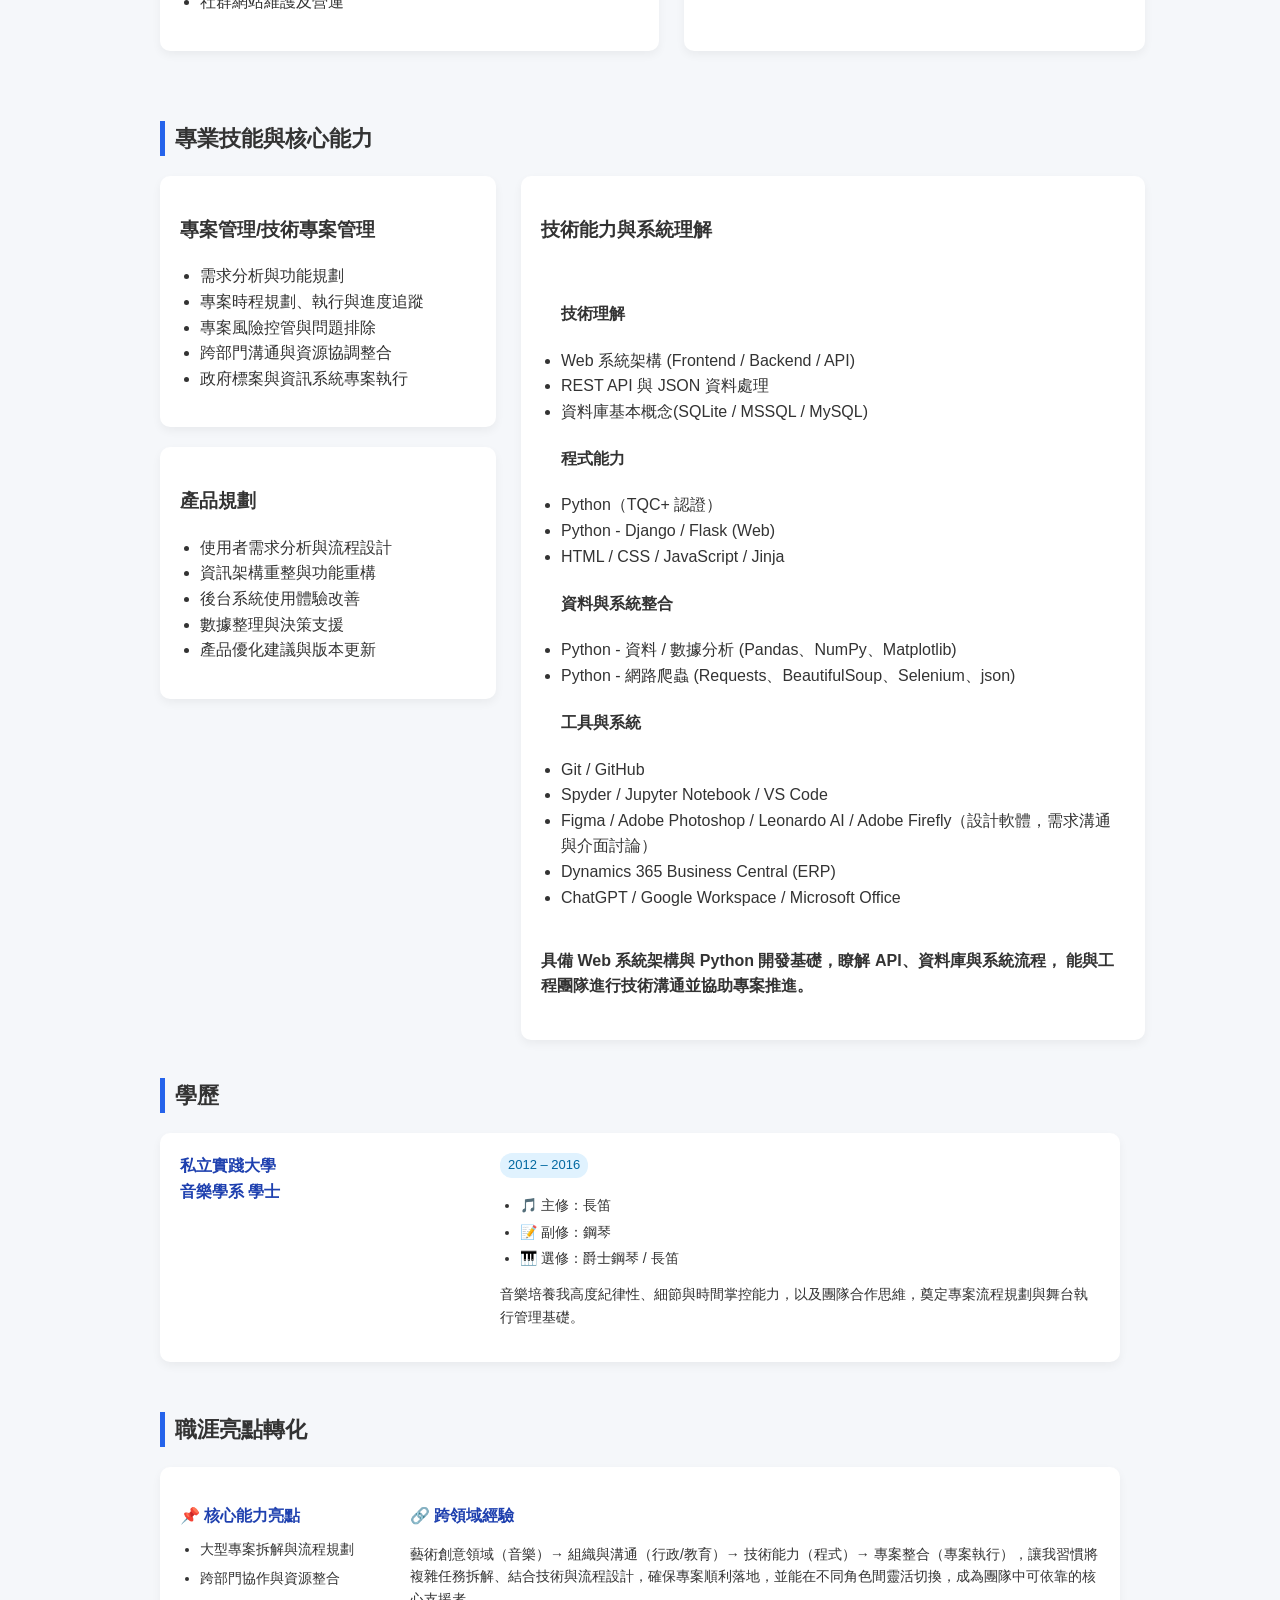
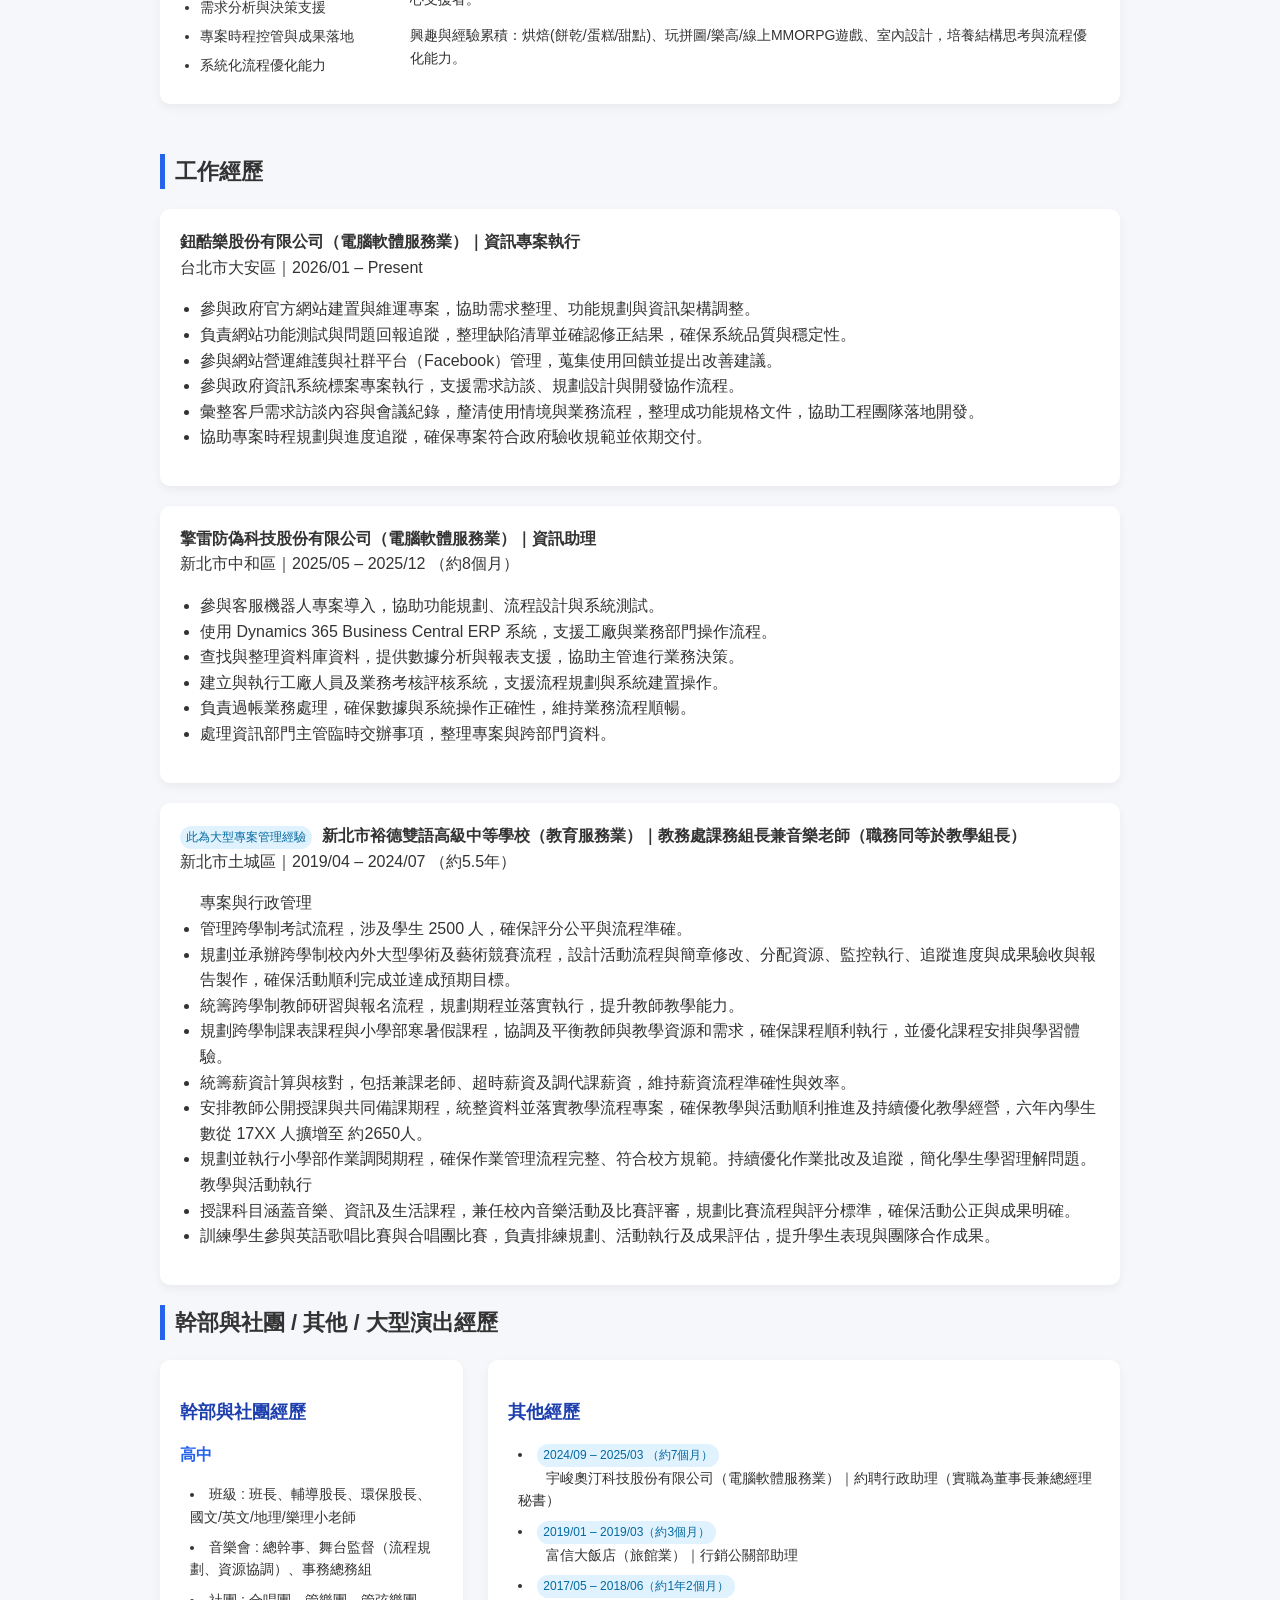
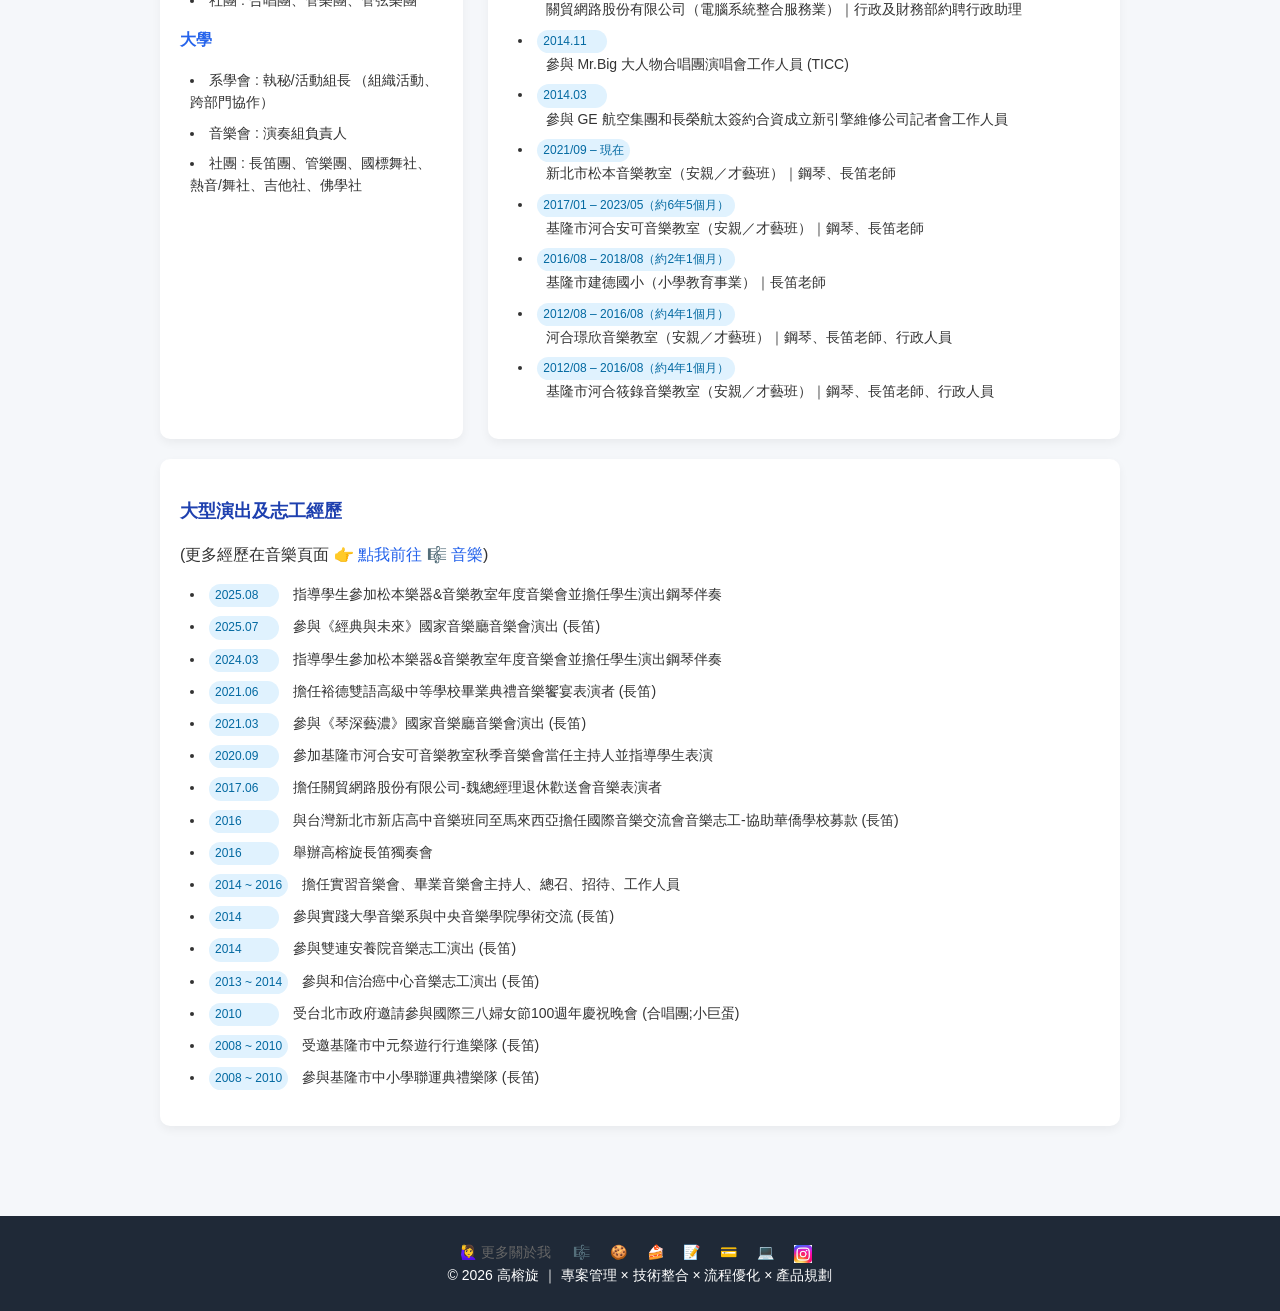
==== commit 3ada9c40: "03262026 證照頁面及履歷頁調整" ====
--- a/index.html
+++ b/index.html
@@ -364,12 +364,12 @@
 
 /* 幹部與社團經歷縮小 */
 .experience-card.small-width {
-    grid-column: span 5; /* 桌面版占 4/12 */
+    grid-column: span 4; /* 桌面版占 4/12 */
 }
 
 /* 其他經歷與大型演出拉大 */
 .experience-card.large-width {
-    grid-column: span 7; /* 桌面版占 8/12 */
+    grid-column: span 8; /* 桌面版占 8/12 */
 }
 
 .experience-card h3 {
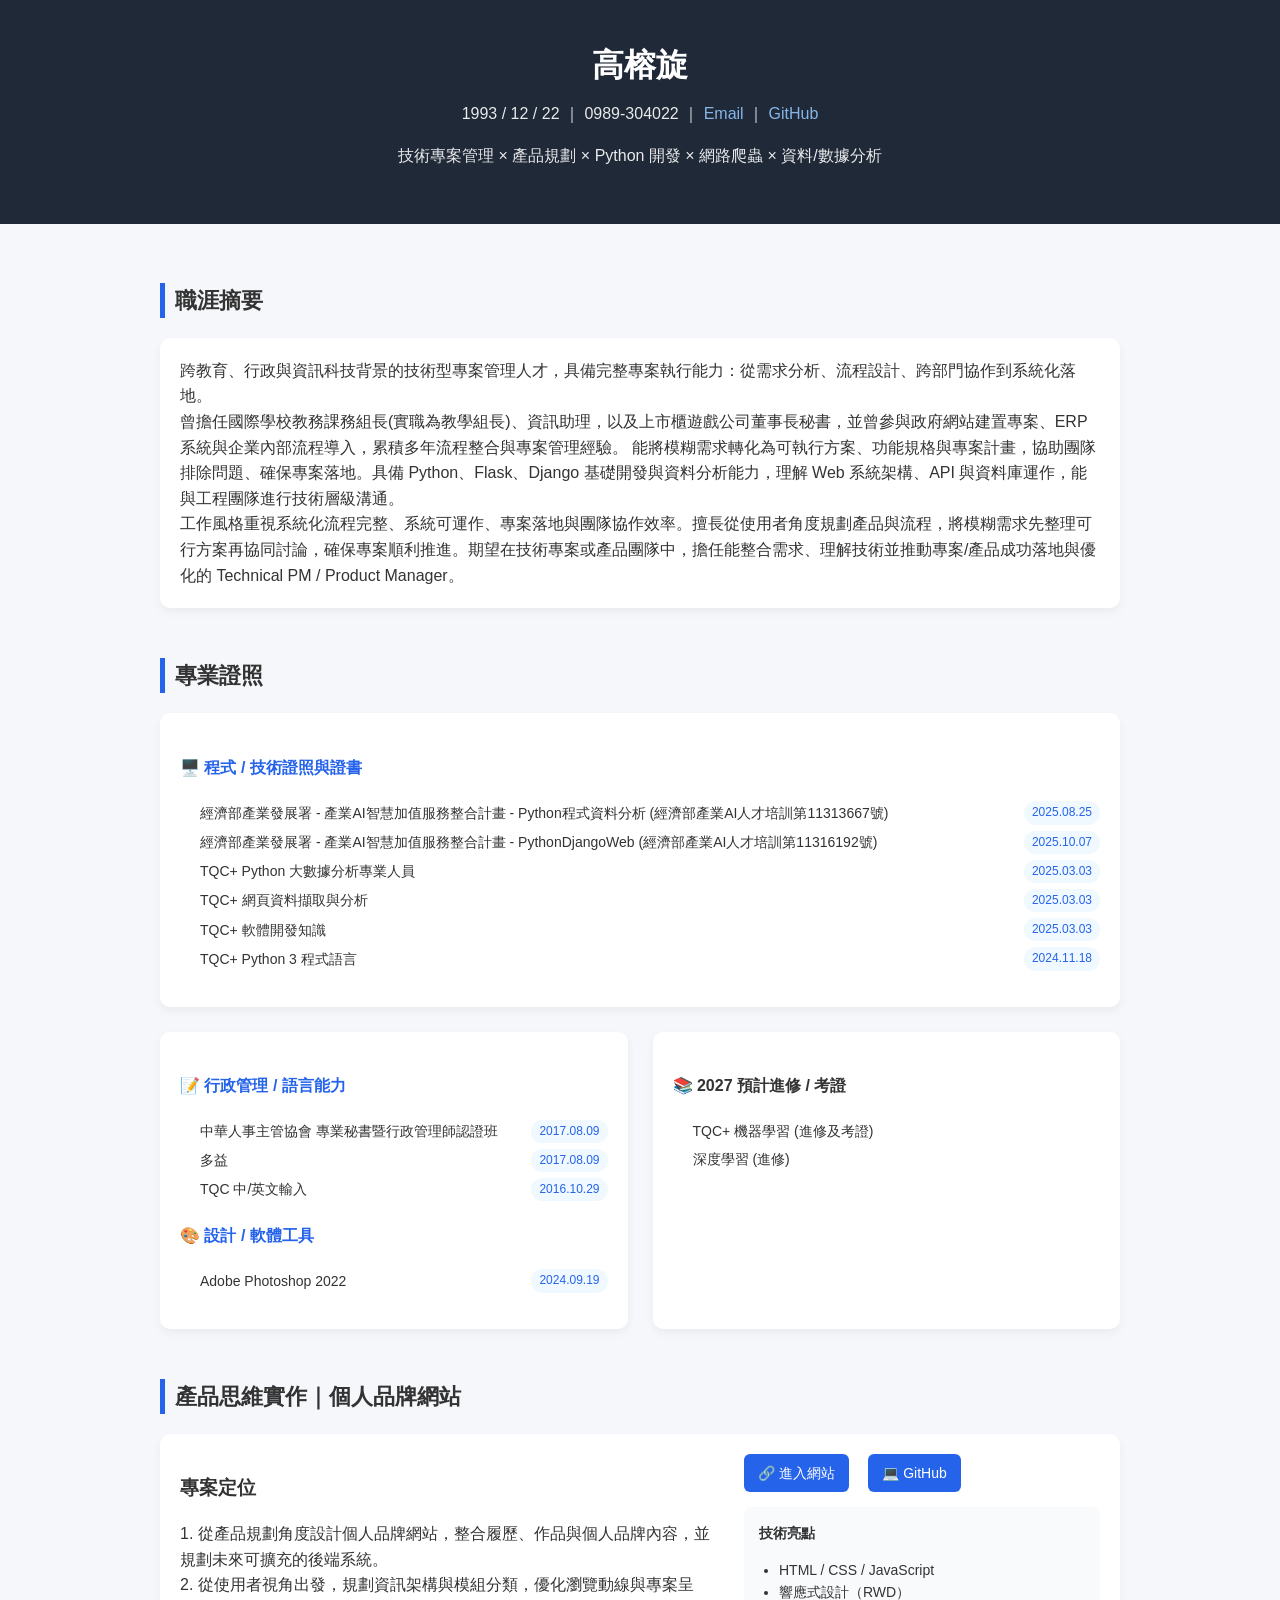
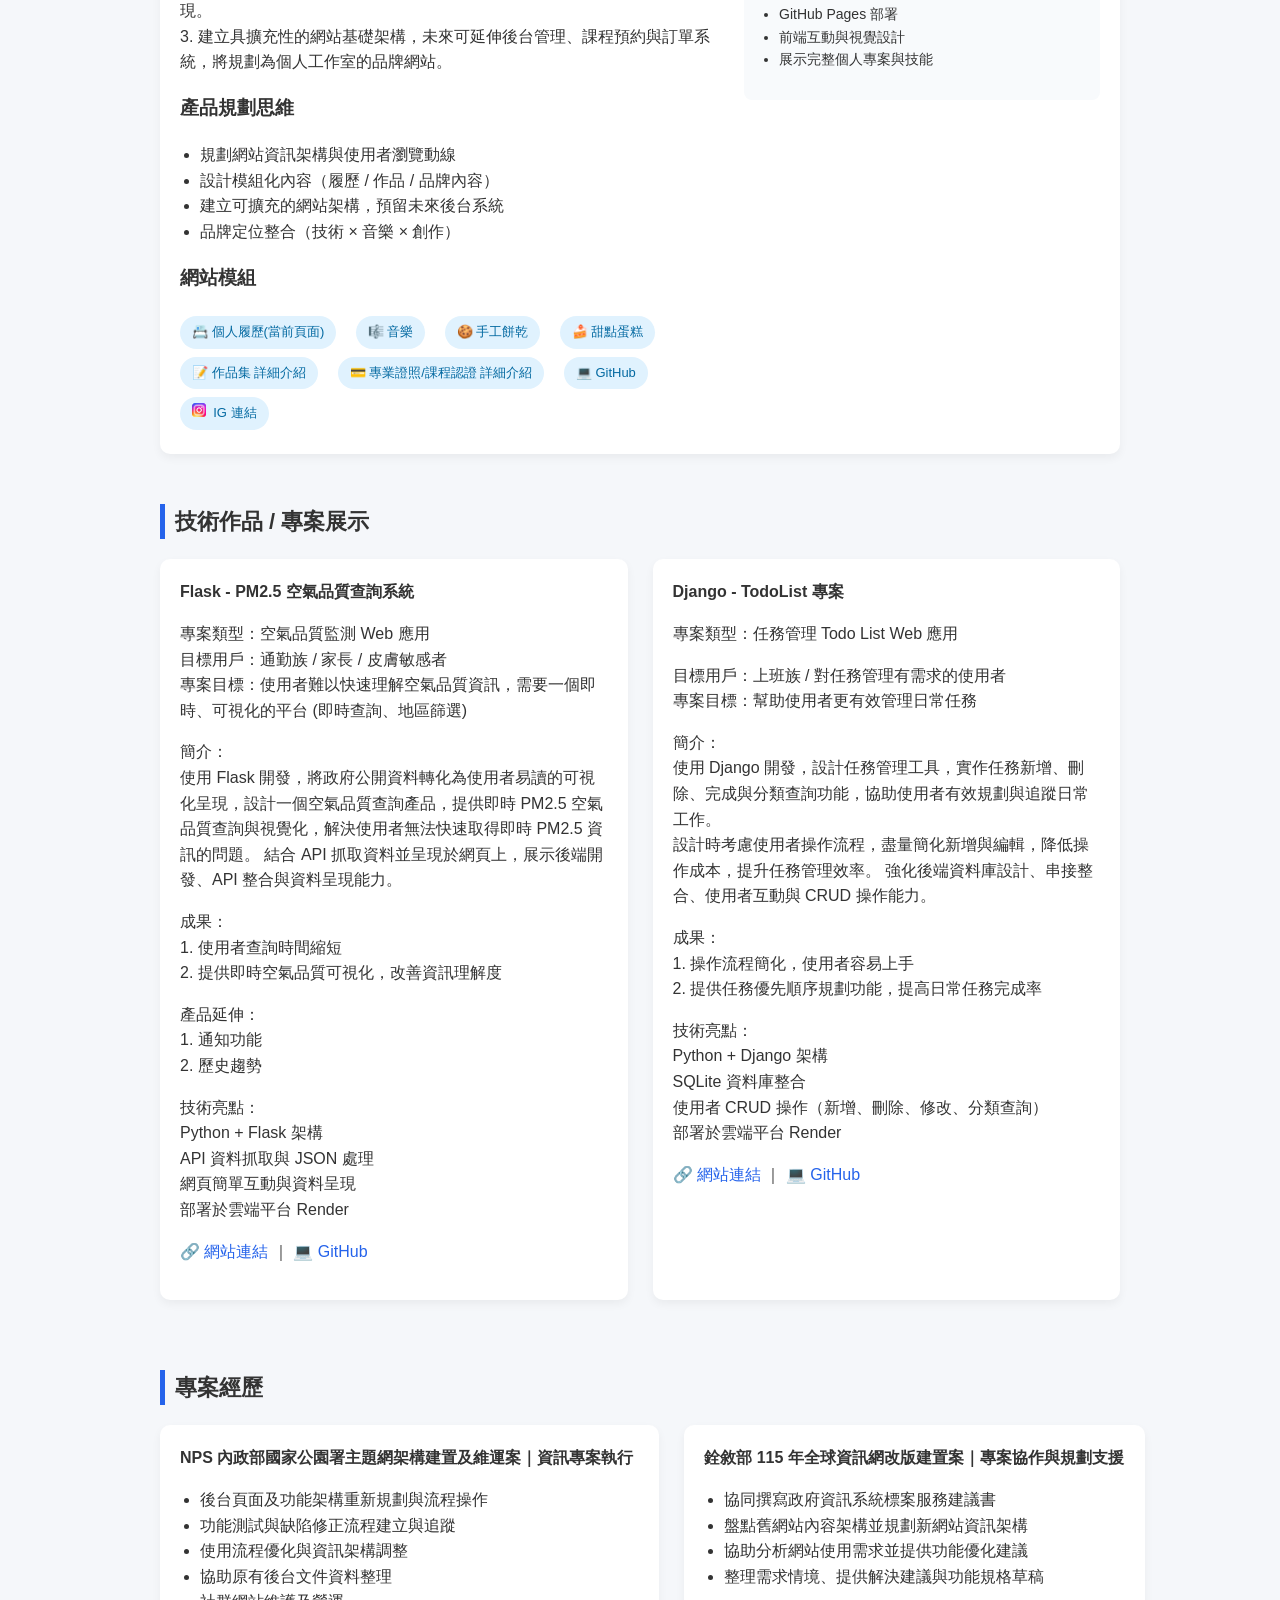
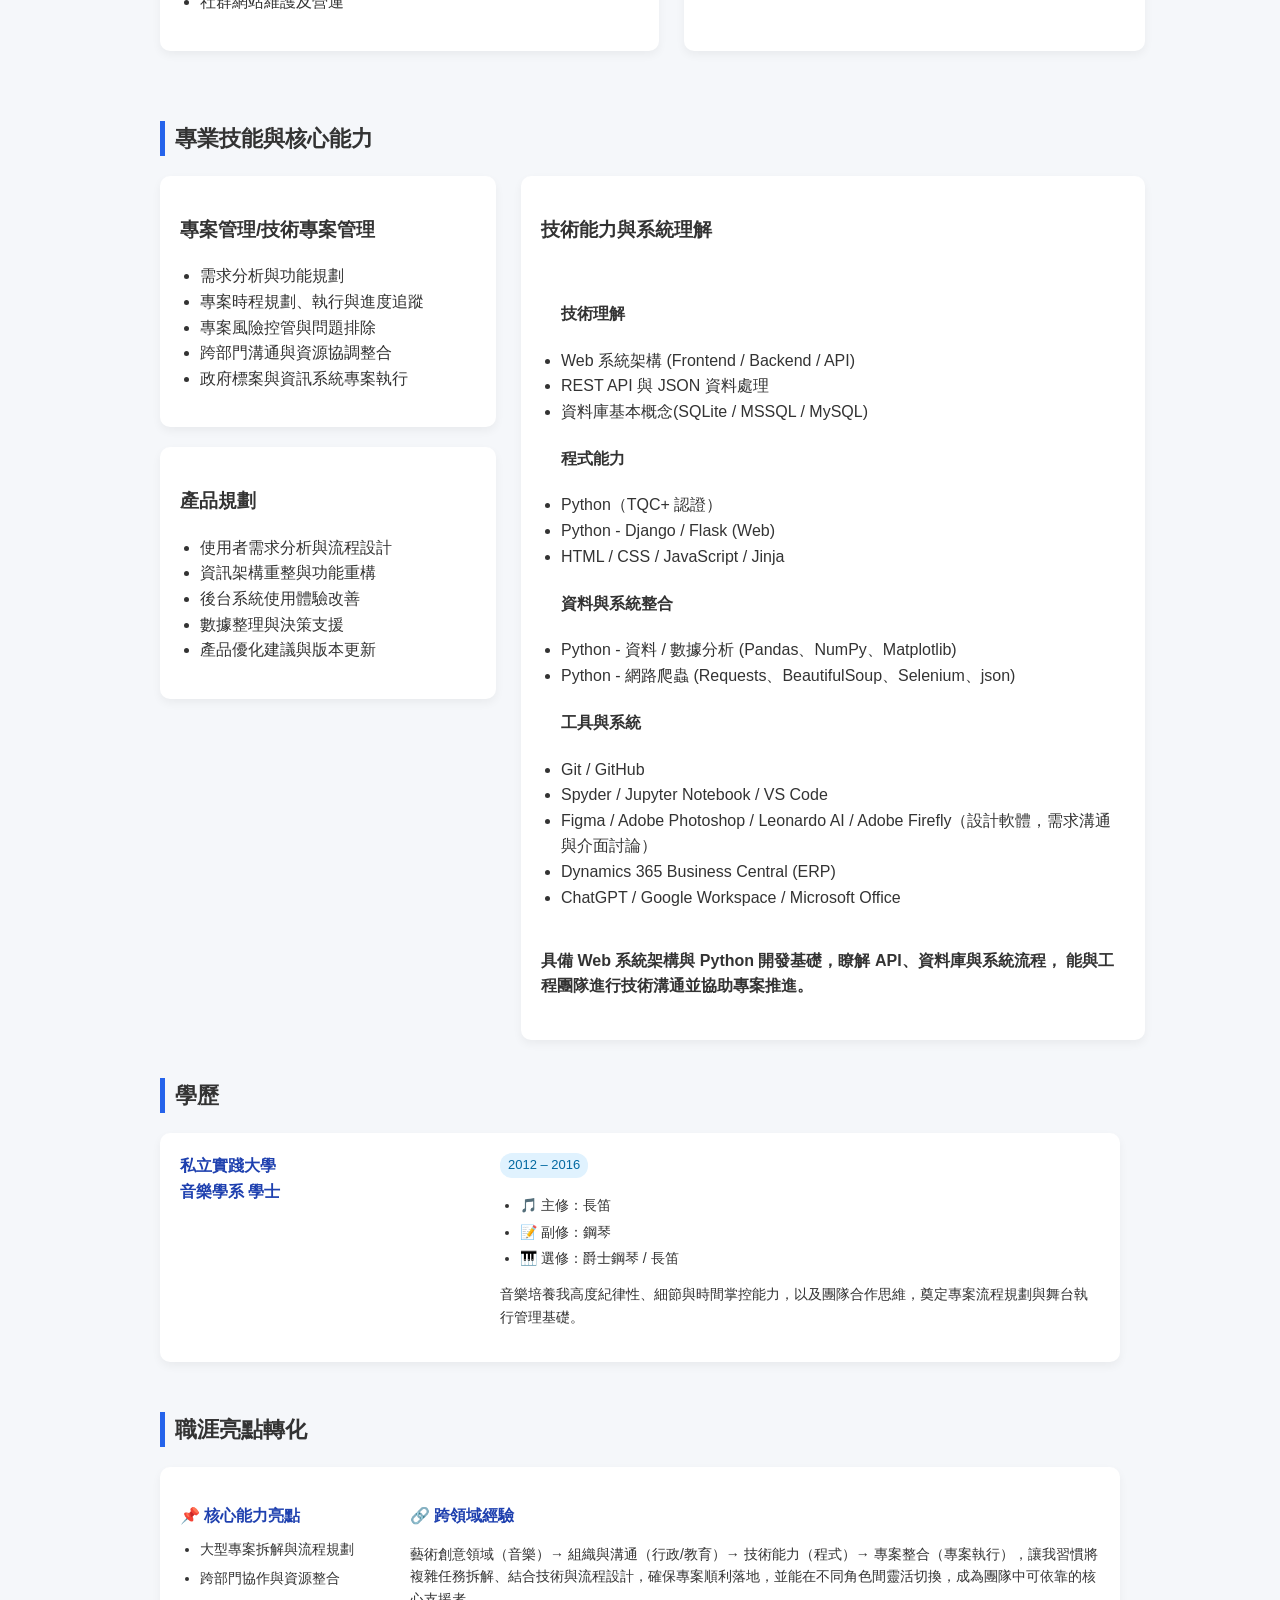
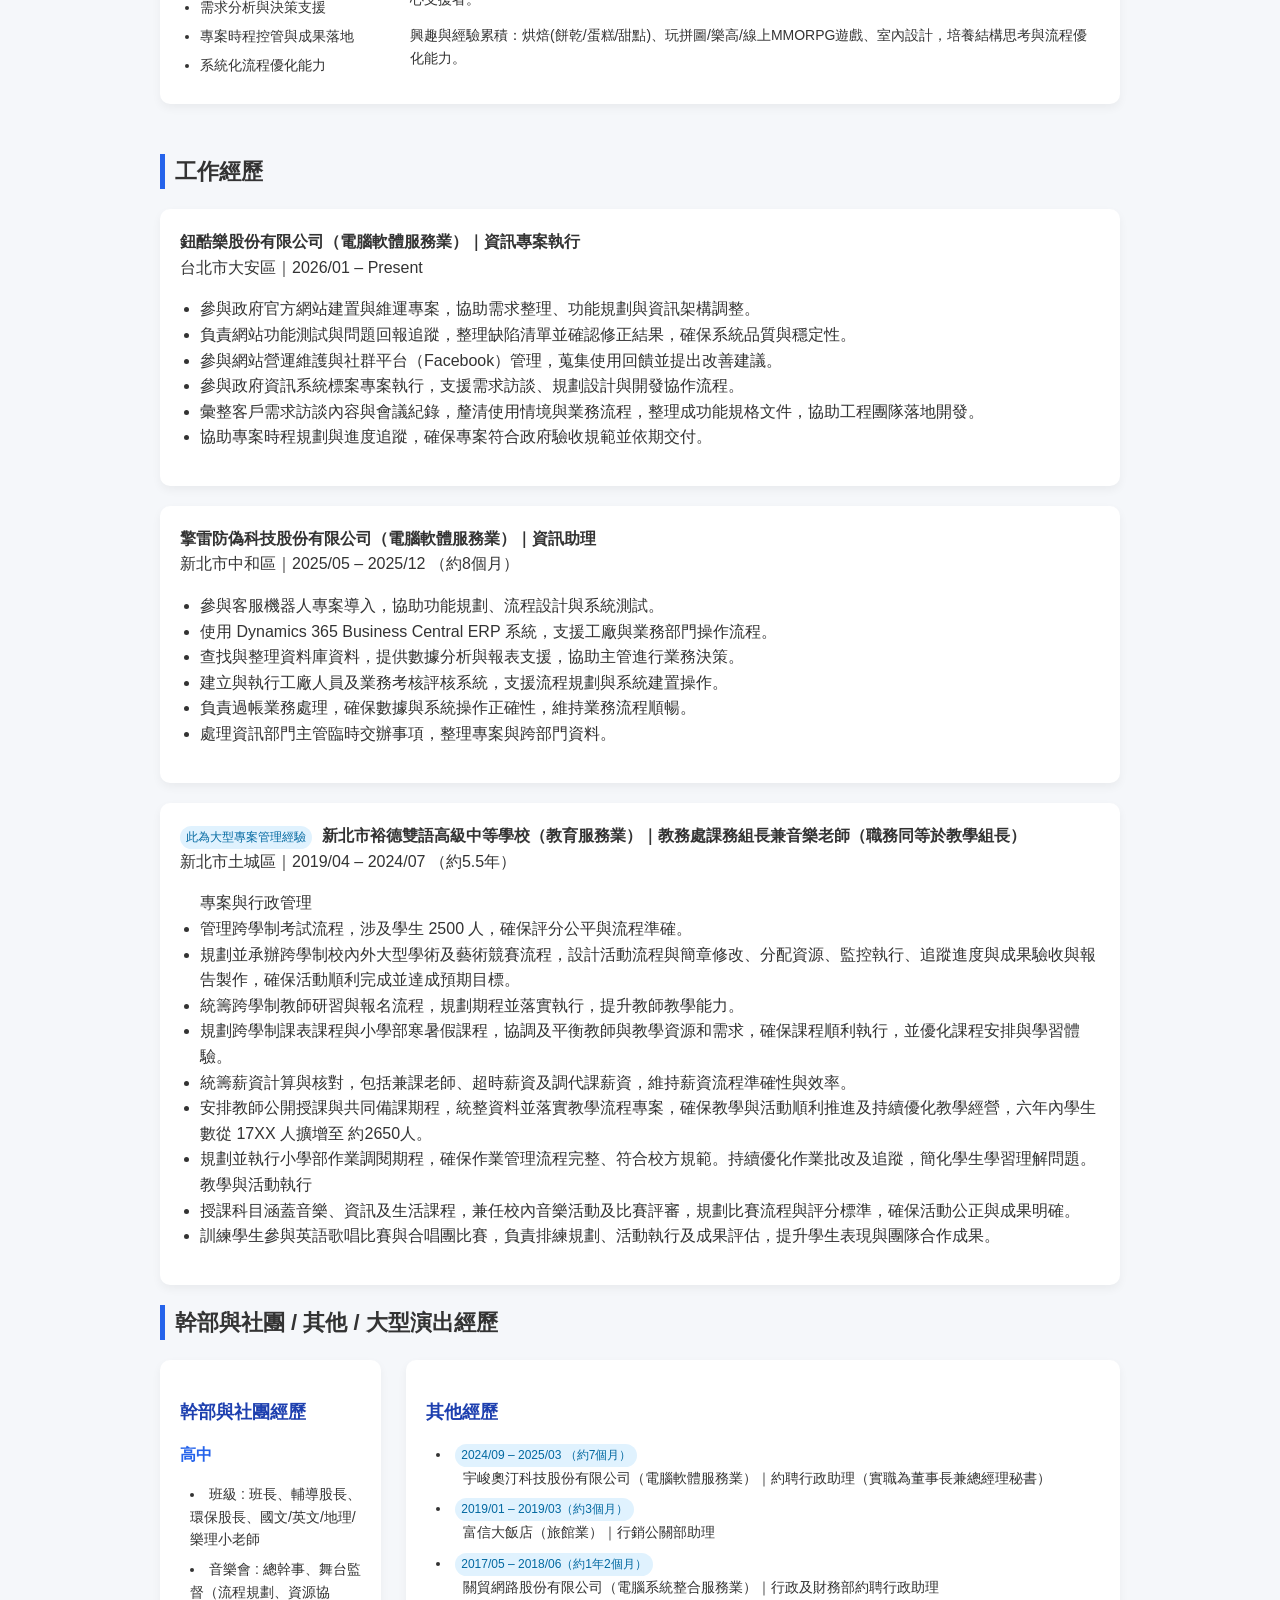
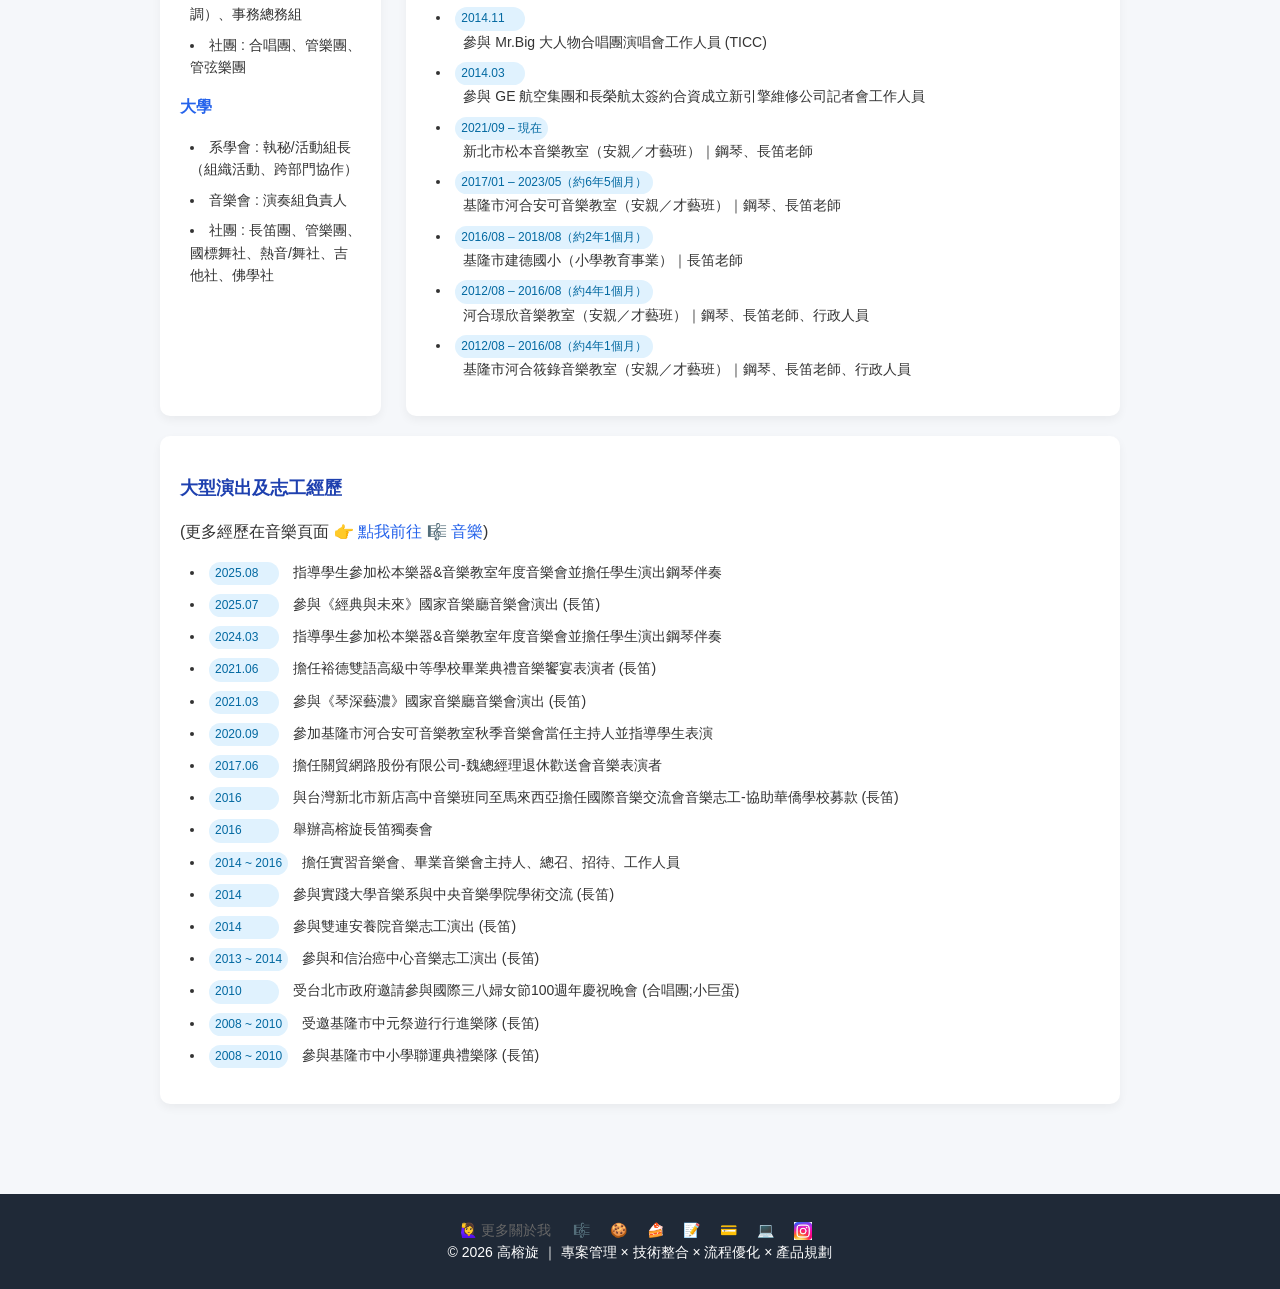
==== commit c67e6c9a: "03262026 證照頁面及履歷頁調整" ====
--- a/index.html
+++ b/index.html
@@ -364,12 +364,12 @@
 
 /* 幹部與社團經歷縮小 */
 .experience-card.small-width {
-    grid-column: span 4; /* 桌面版占 4/12 */
+    grid-column: span 3; /* 桌面版占 4/12 */
 }
 
 /* 其他經歷與大型演出拉大 */
 .experience-card.large-width {
-    grid-column: span 8; /* 桌面版占 8/12 */
+    grid-column: span 9; /* 桌面版占 8/12 */
 }
 
 .experience-card h3 {
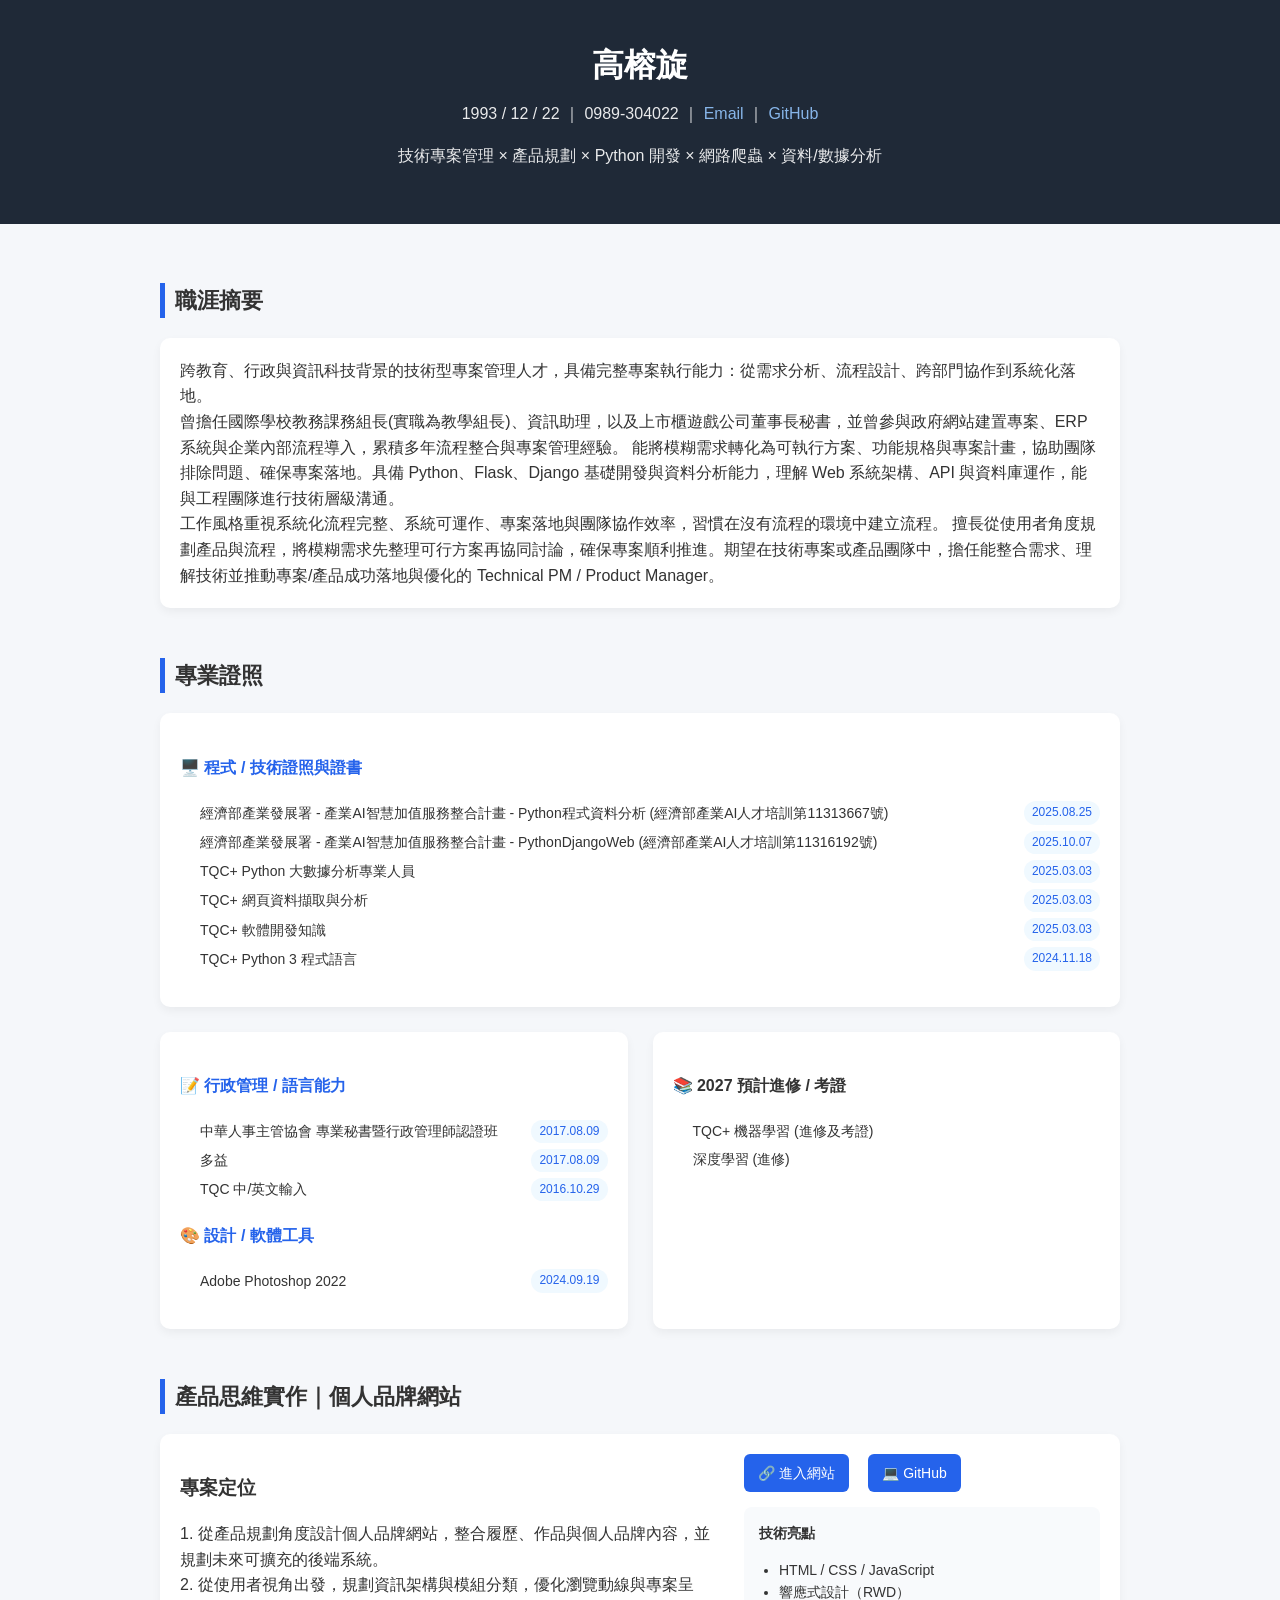
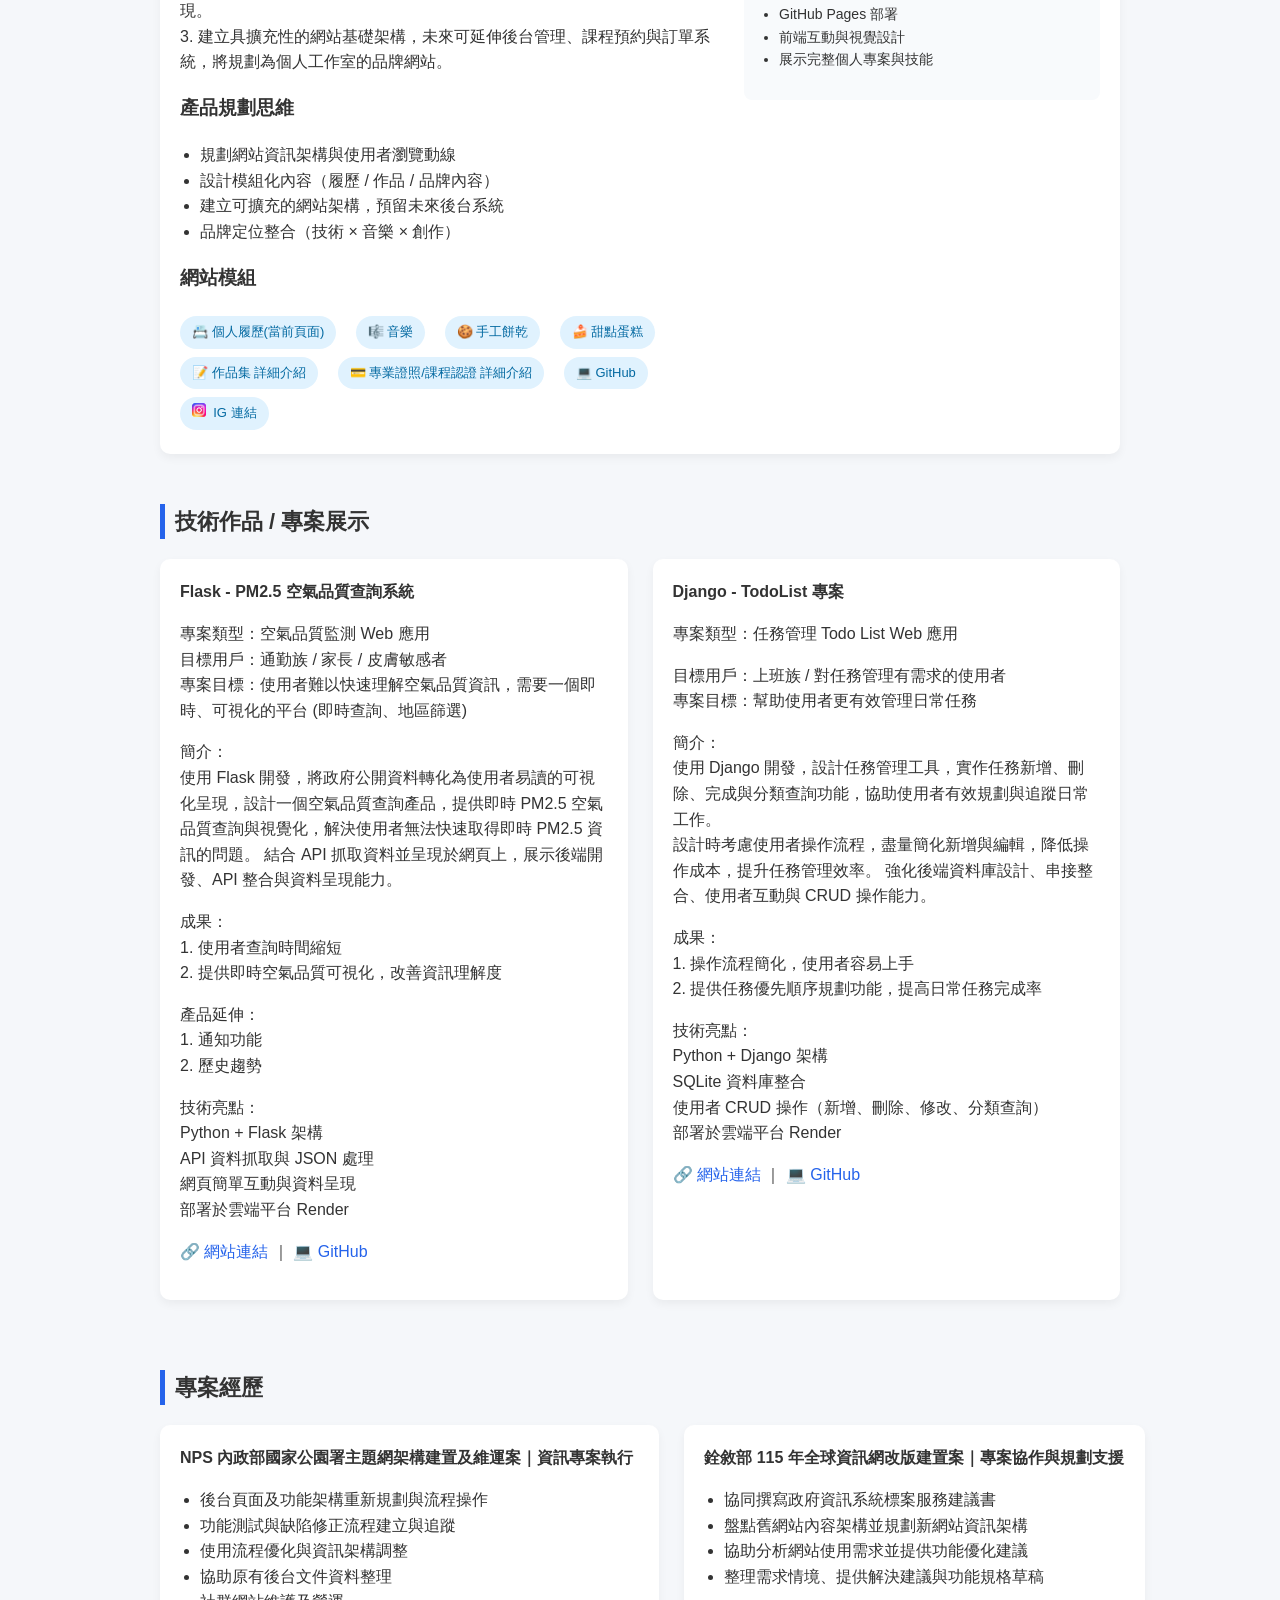
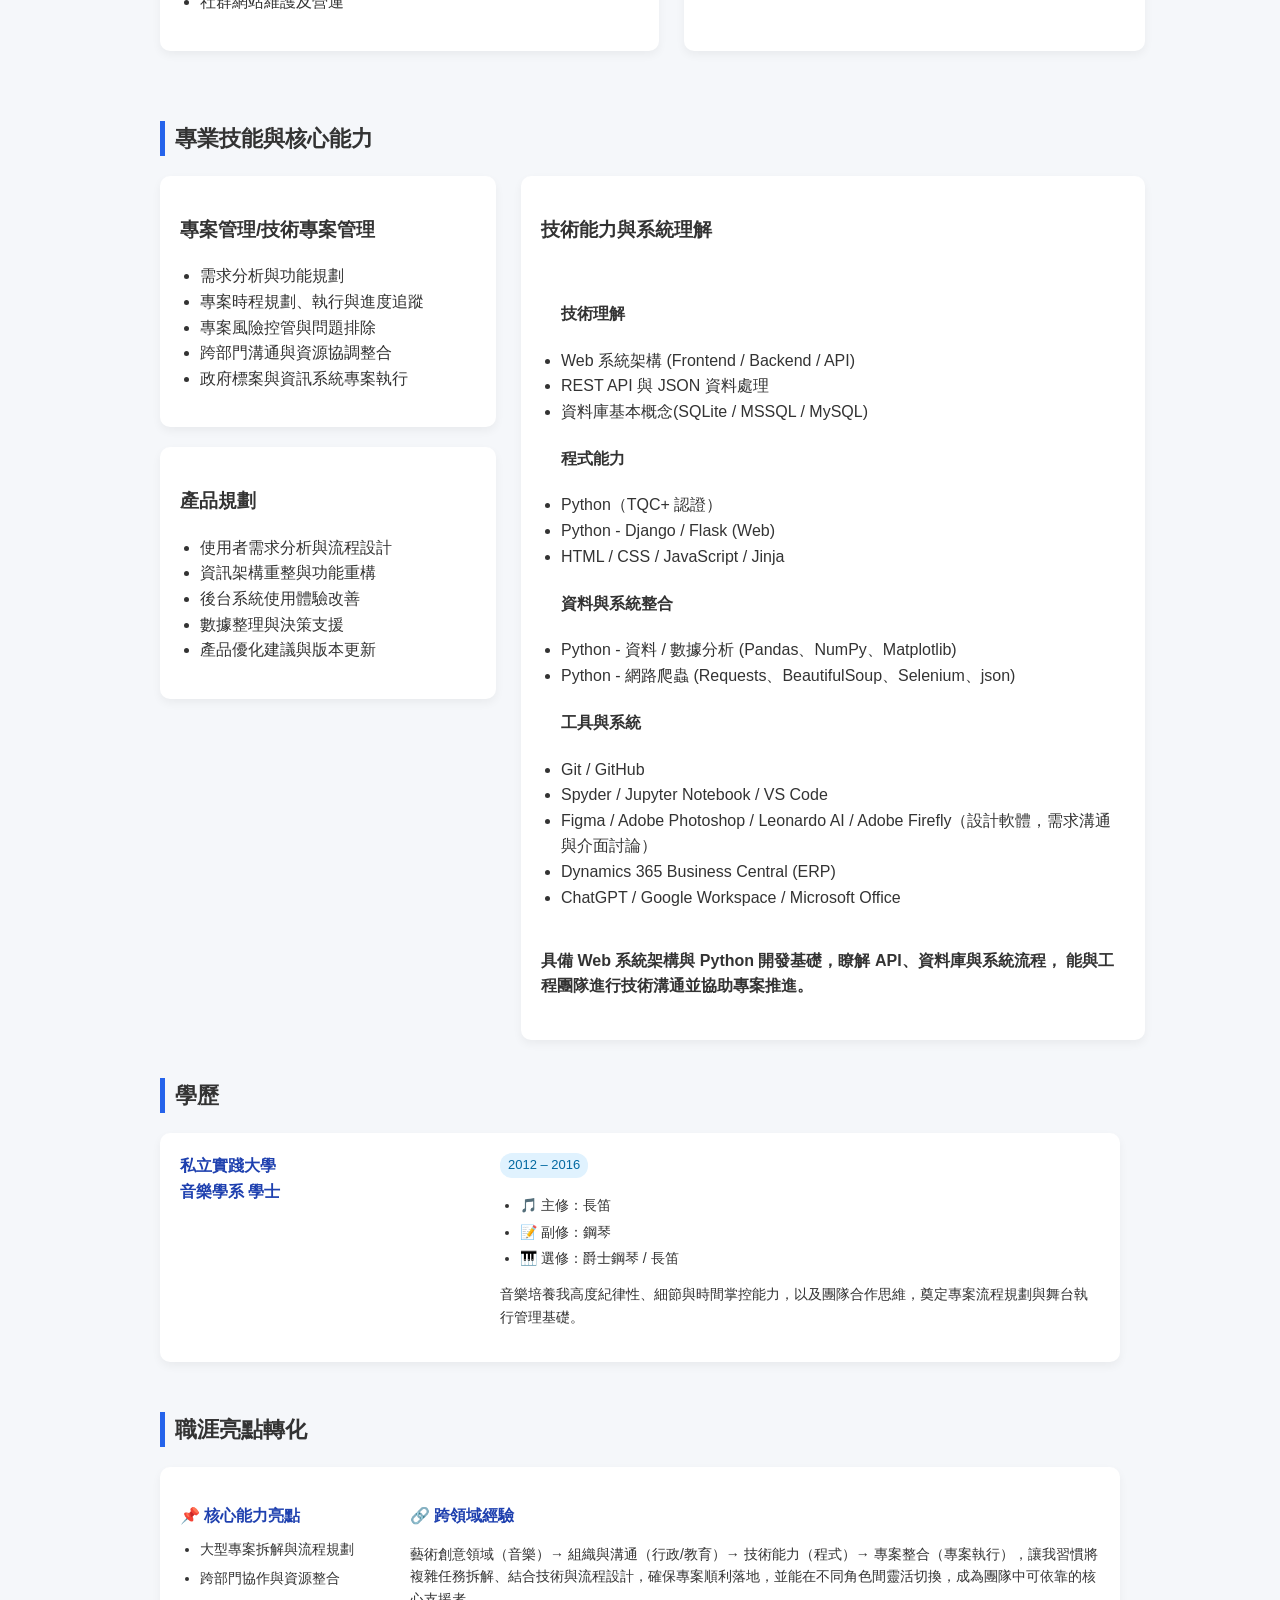
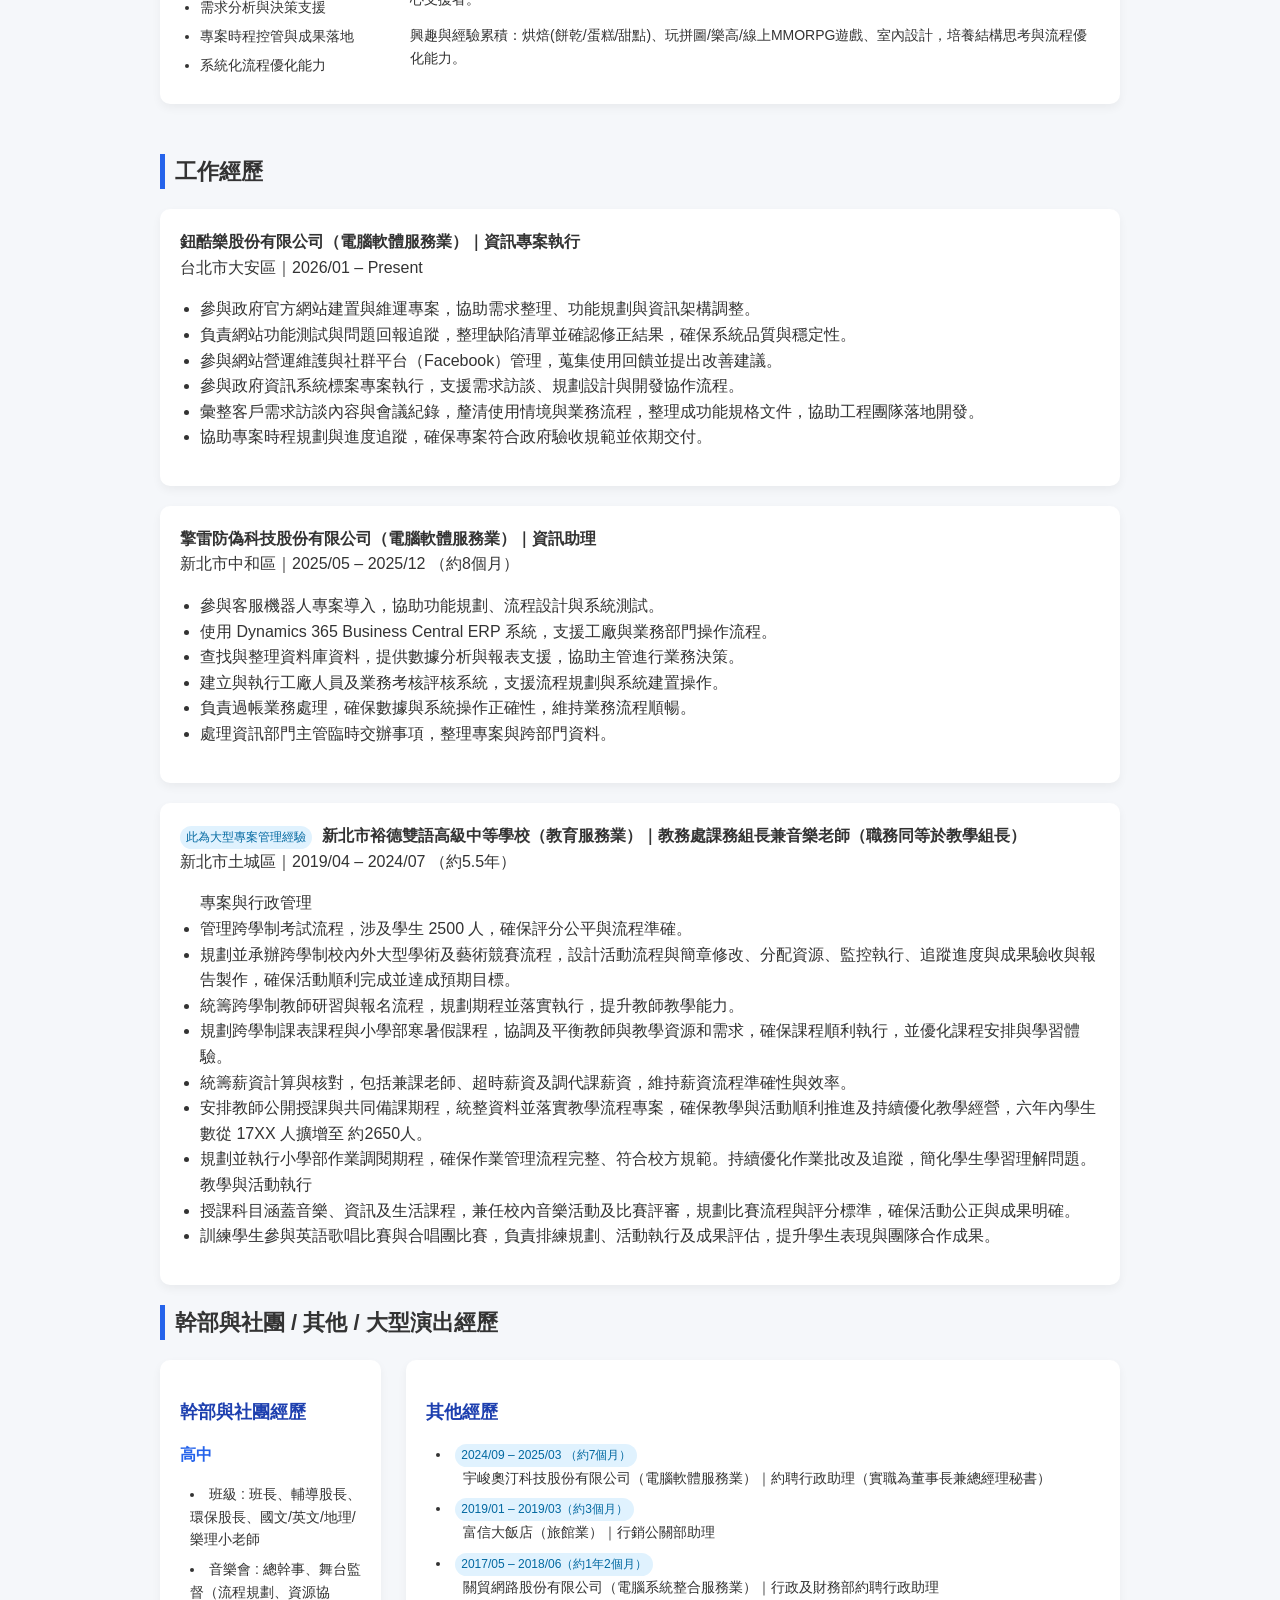
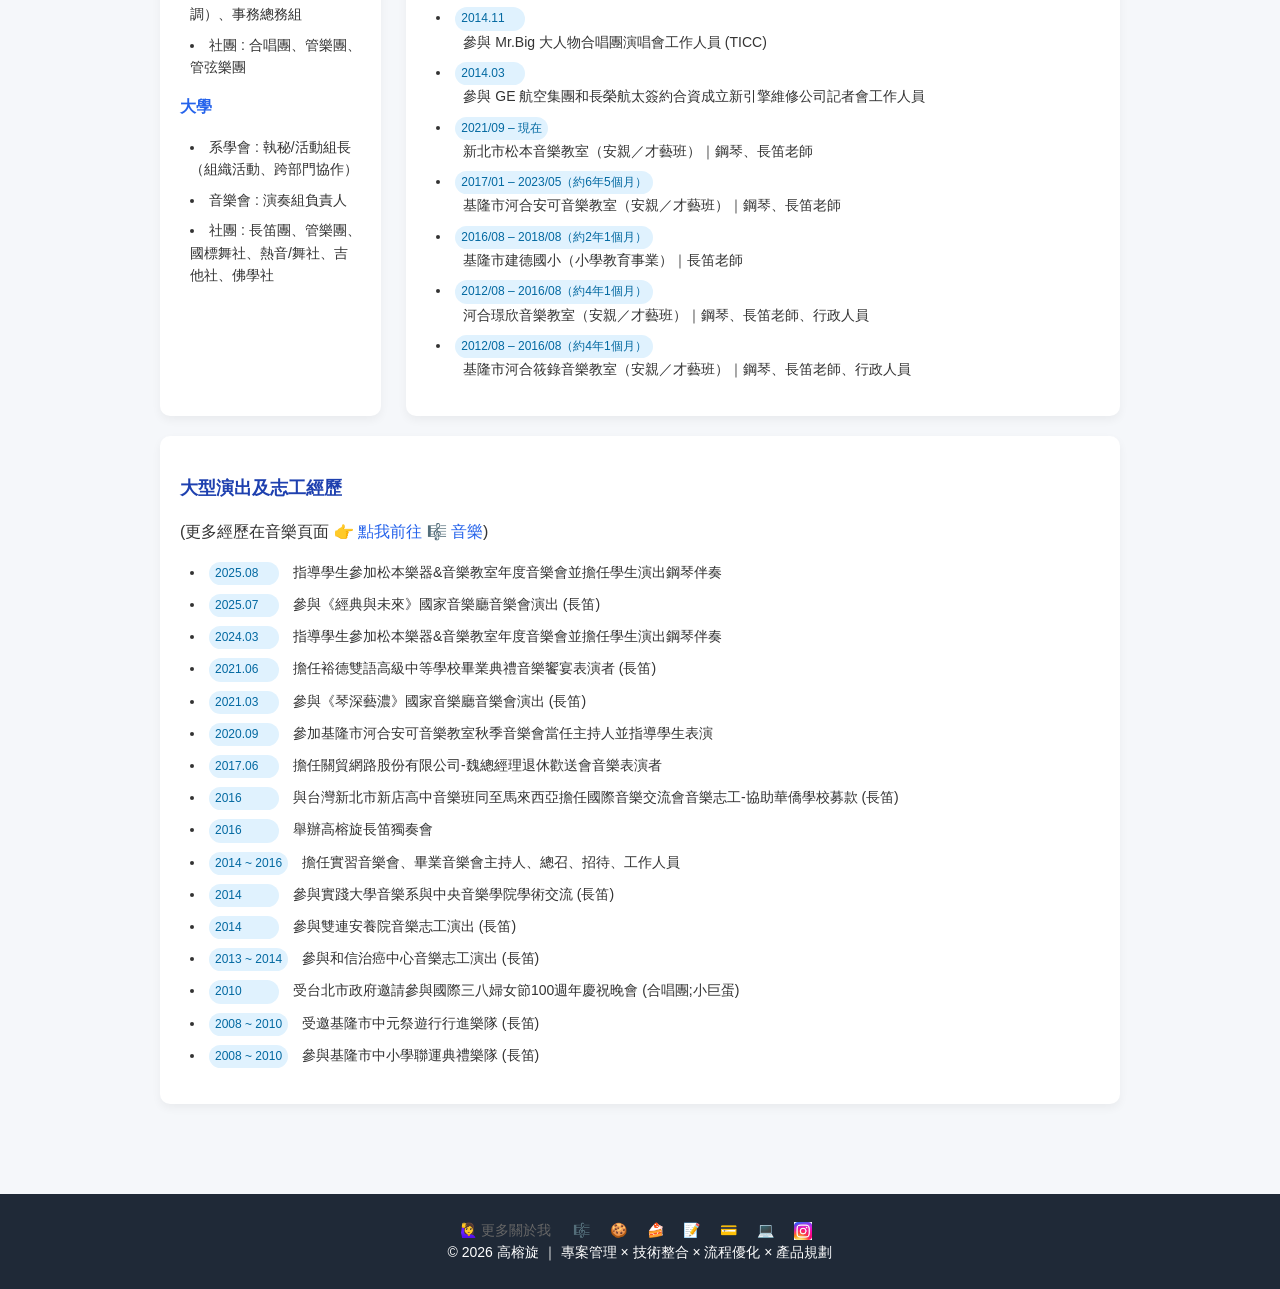
==== commit eca570a1: "03272026 履歷頁調整" ====
--- a/index.html
+++ b/index.html
@@ -513,7 +513,8 @@
 跨教育、行政與資訊科技背景的技術型專案管理人才，具備完整專案執行能力：從需求分析、流程設計、跨部門協作到系統化落地。
 <br>曾擔任國際學校教務課務組長(實職為教學組長)、資訊助理，以及上市櫃遊戲公司董事長秘書，並曾參與政府網站建置專案、ERP 系統與企業內部流程導入，累積多年流程整合與專案管理經驗。
 能將模糊需求轉化為可執行方案、功能規格與專案計畫，協助團隊排除問題、確保專案落地。具備 Python、Flask、Django 基礎開發與資料分析能力，理解 Web 系統架構、API 與資料庫運作，能與工程團隊進行技術層級溝通。
-<br>工作風格重視系統化流程完整、系統可運作、專案落地與團隊協作效率。擅長從使用者角度規劃產品與流程，將模糊需求先整理可行方案再協同討論，確保專案順利推進。期望在技術專案或產品團隊中，擔任能整合需求、理解技術並推動專案/產品成功落地與優化的 Technical PM / Product Manager。
+<br>工作風格重視系統化流程完整、系統可運作、專案落地與團隊協作效率，習慣在沒有流程的環境中建立流程。
+擅長從使用者角度規劃產品與流程，將模糊需求先整理可行方案再協同討論，確保專案順利推進。期望在技術專案或產品團隊中，擔任能整合需求、理解技術並推動專案/產品成功落地與優化的 Technical PM / Product Manager。
 </div>
 </section>
 
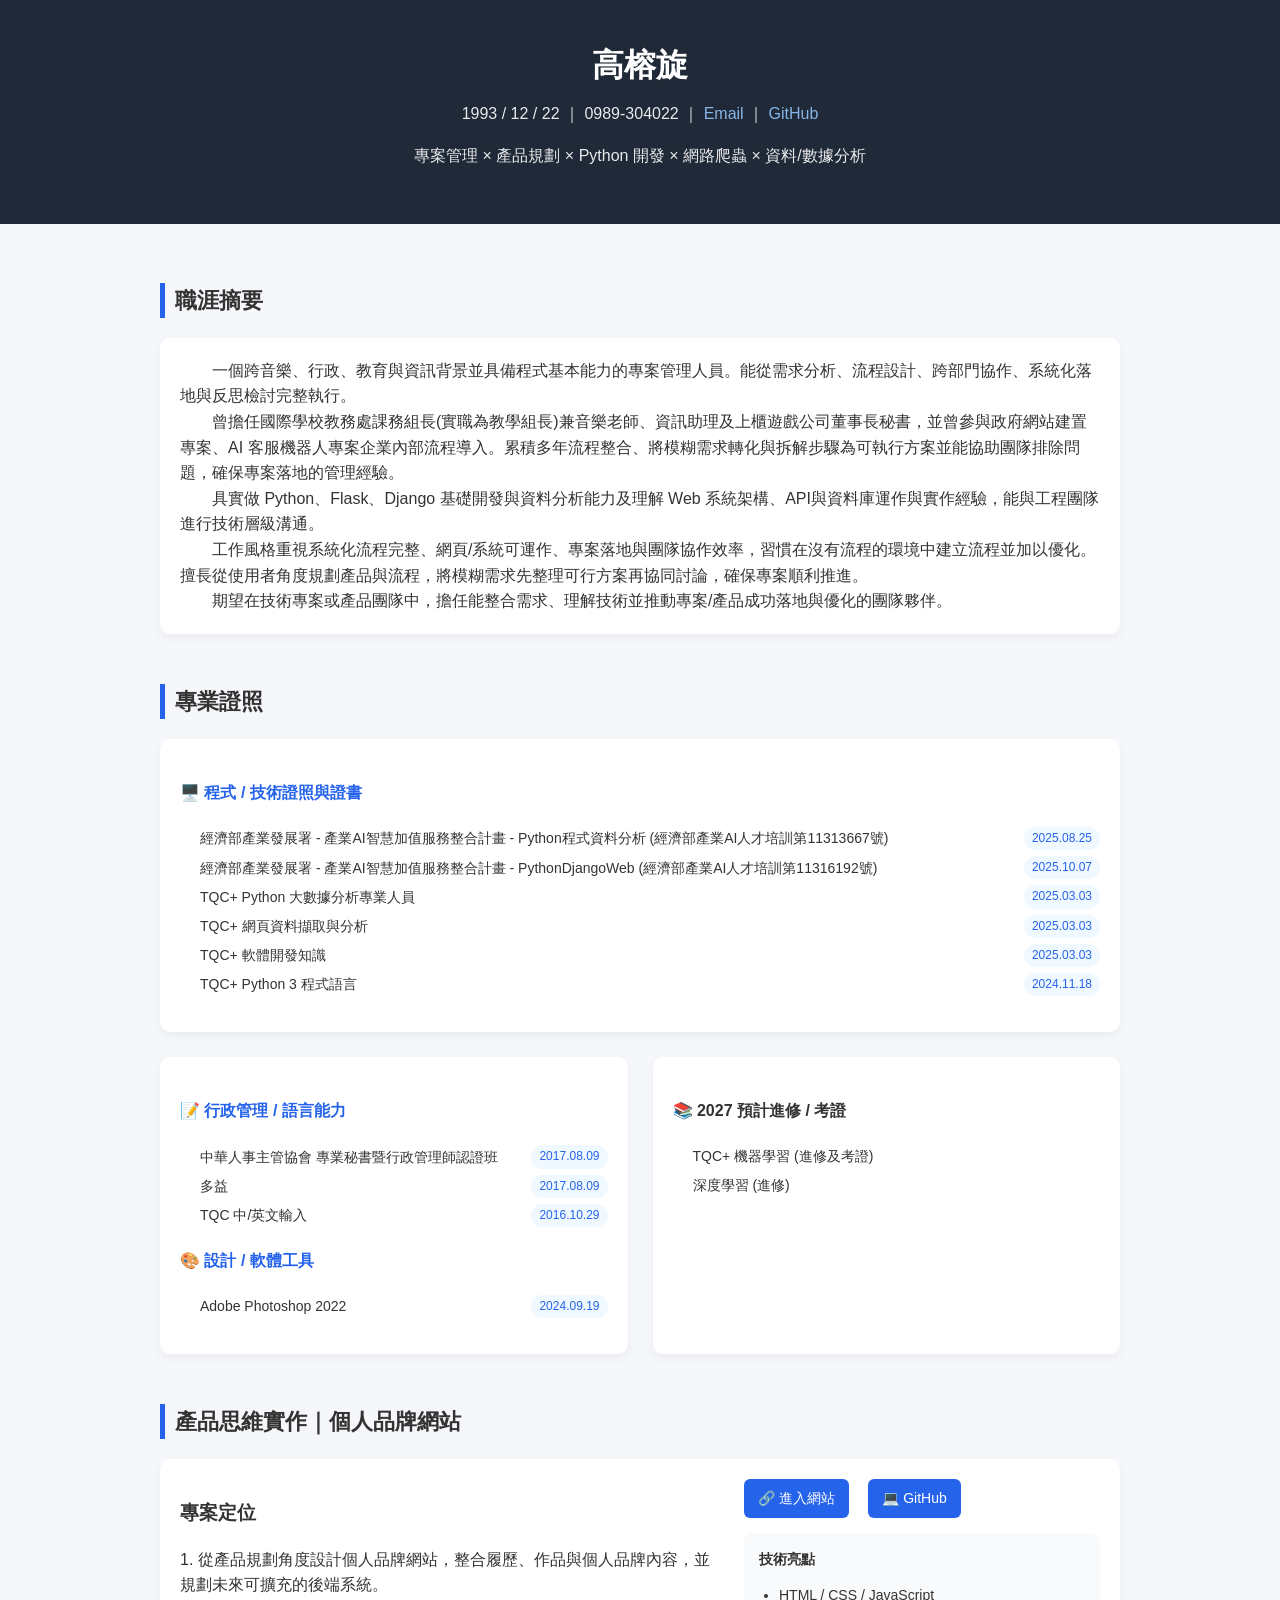
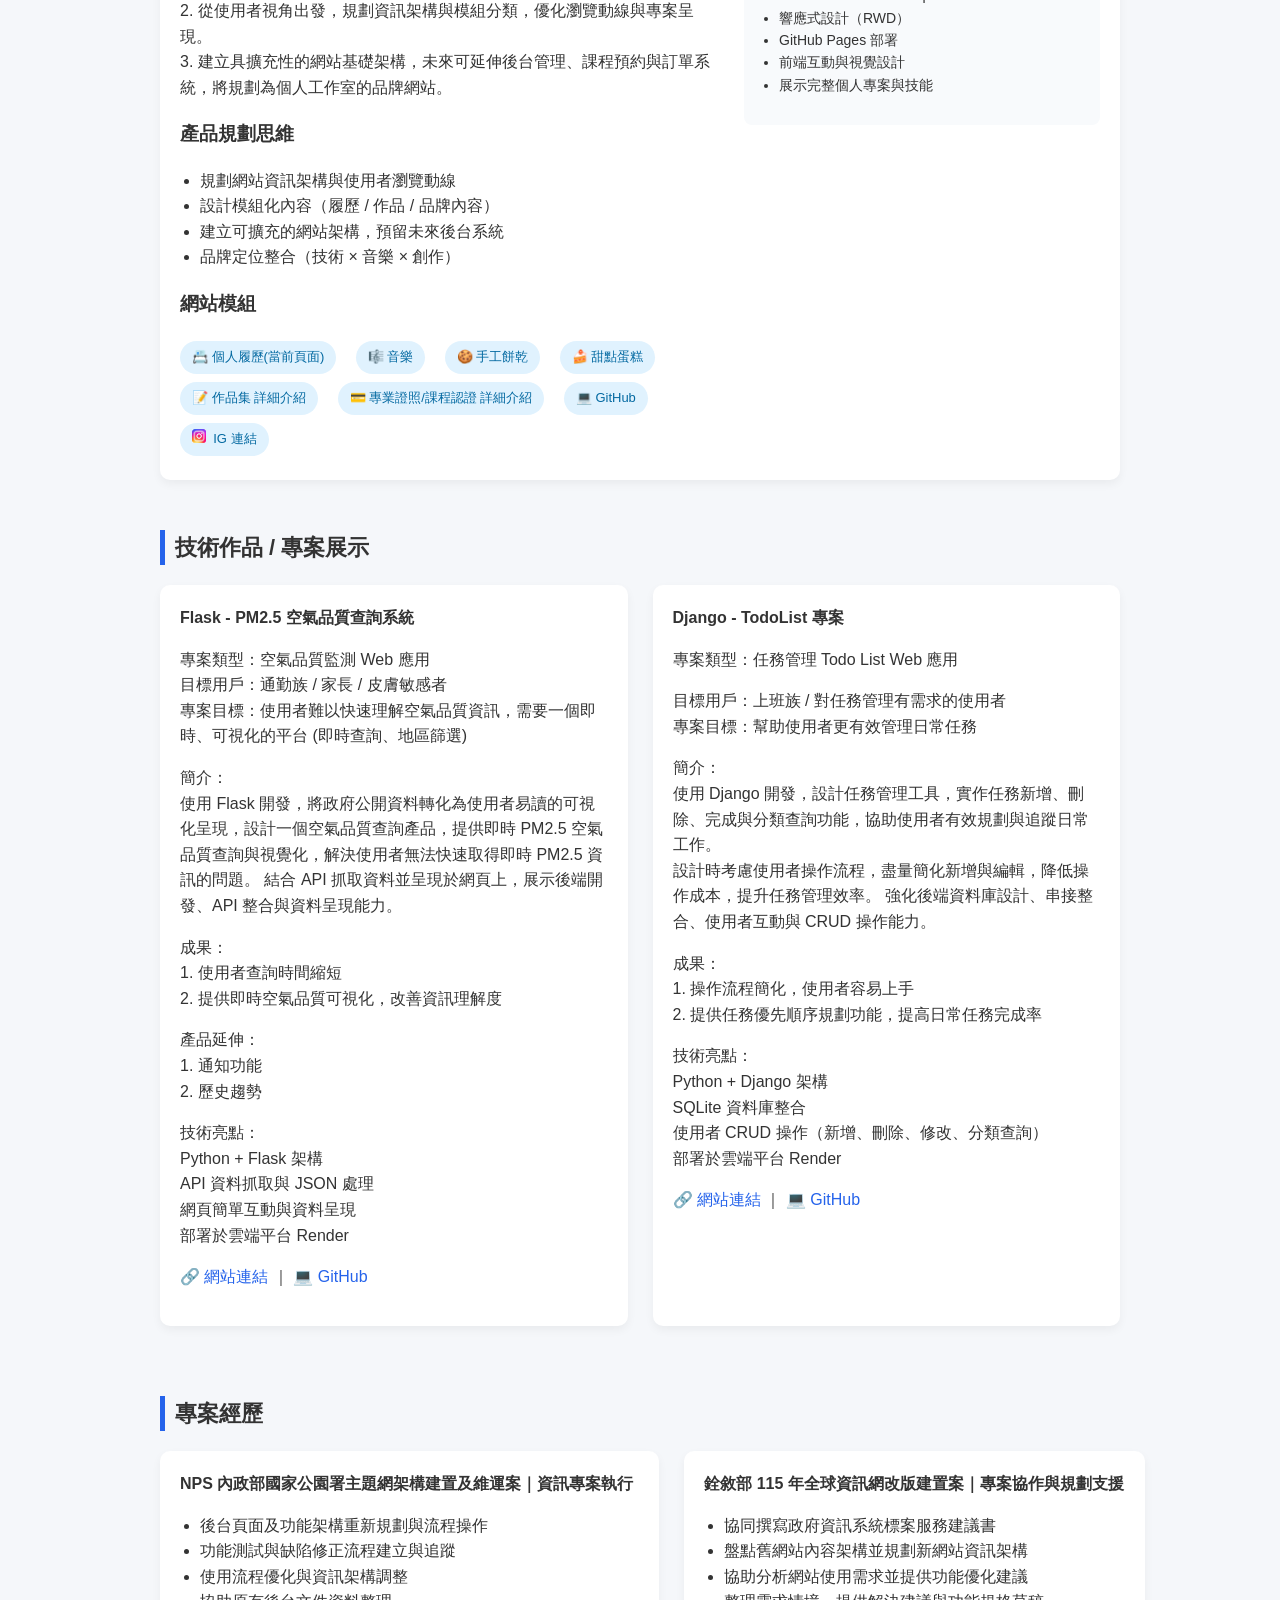
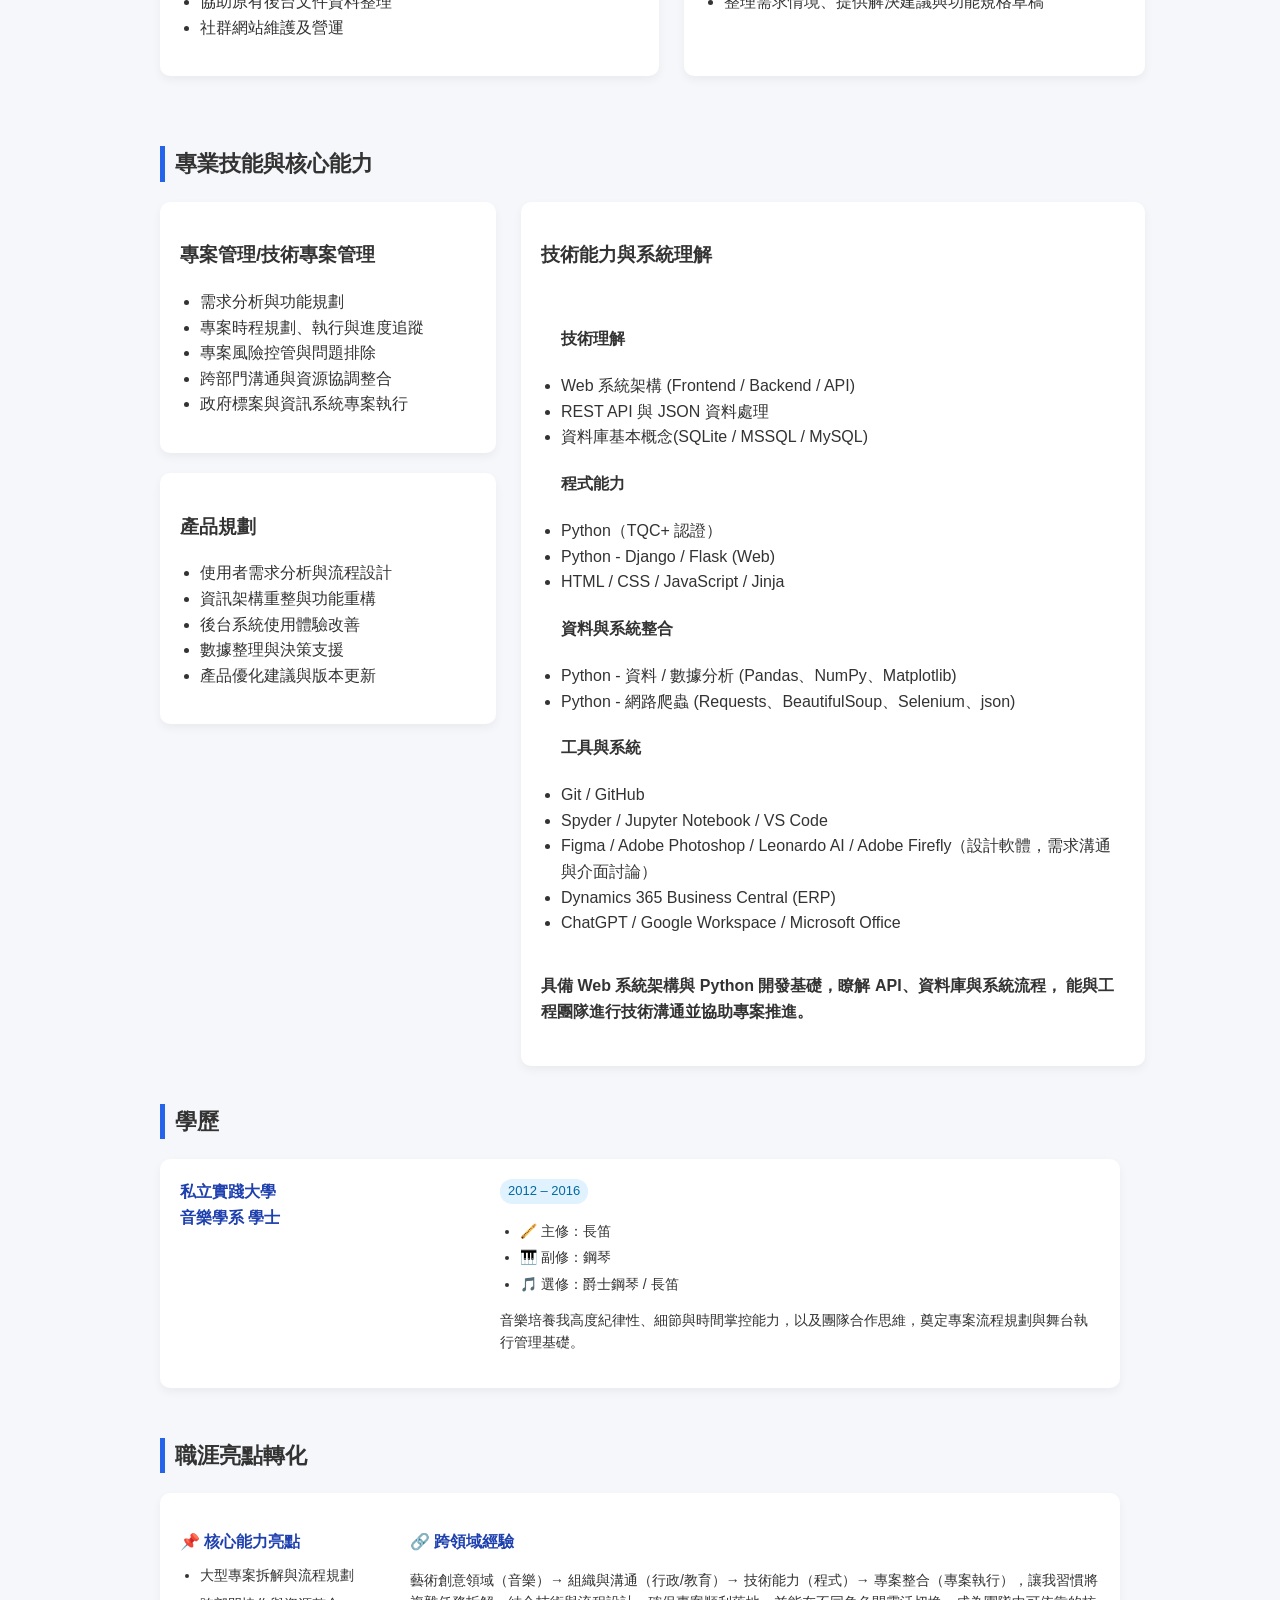
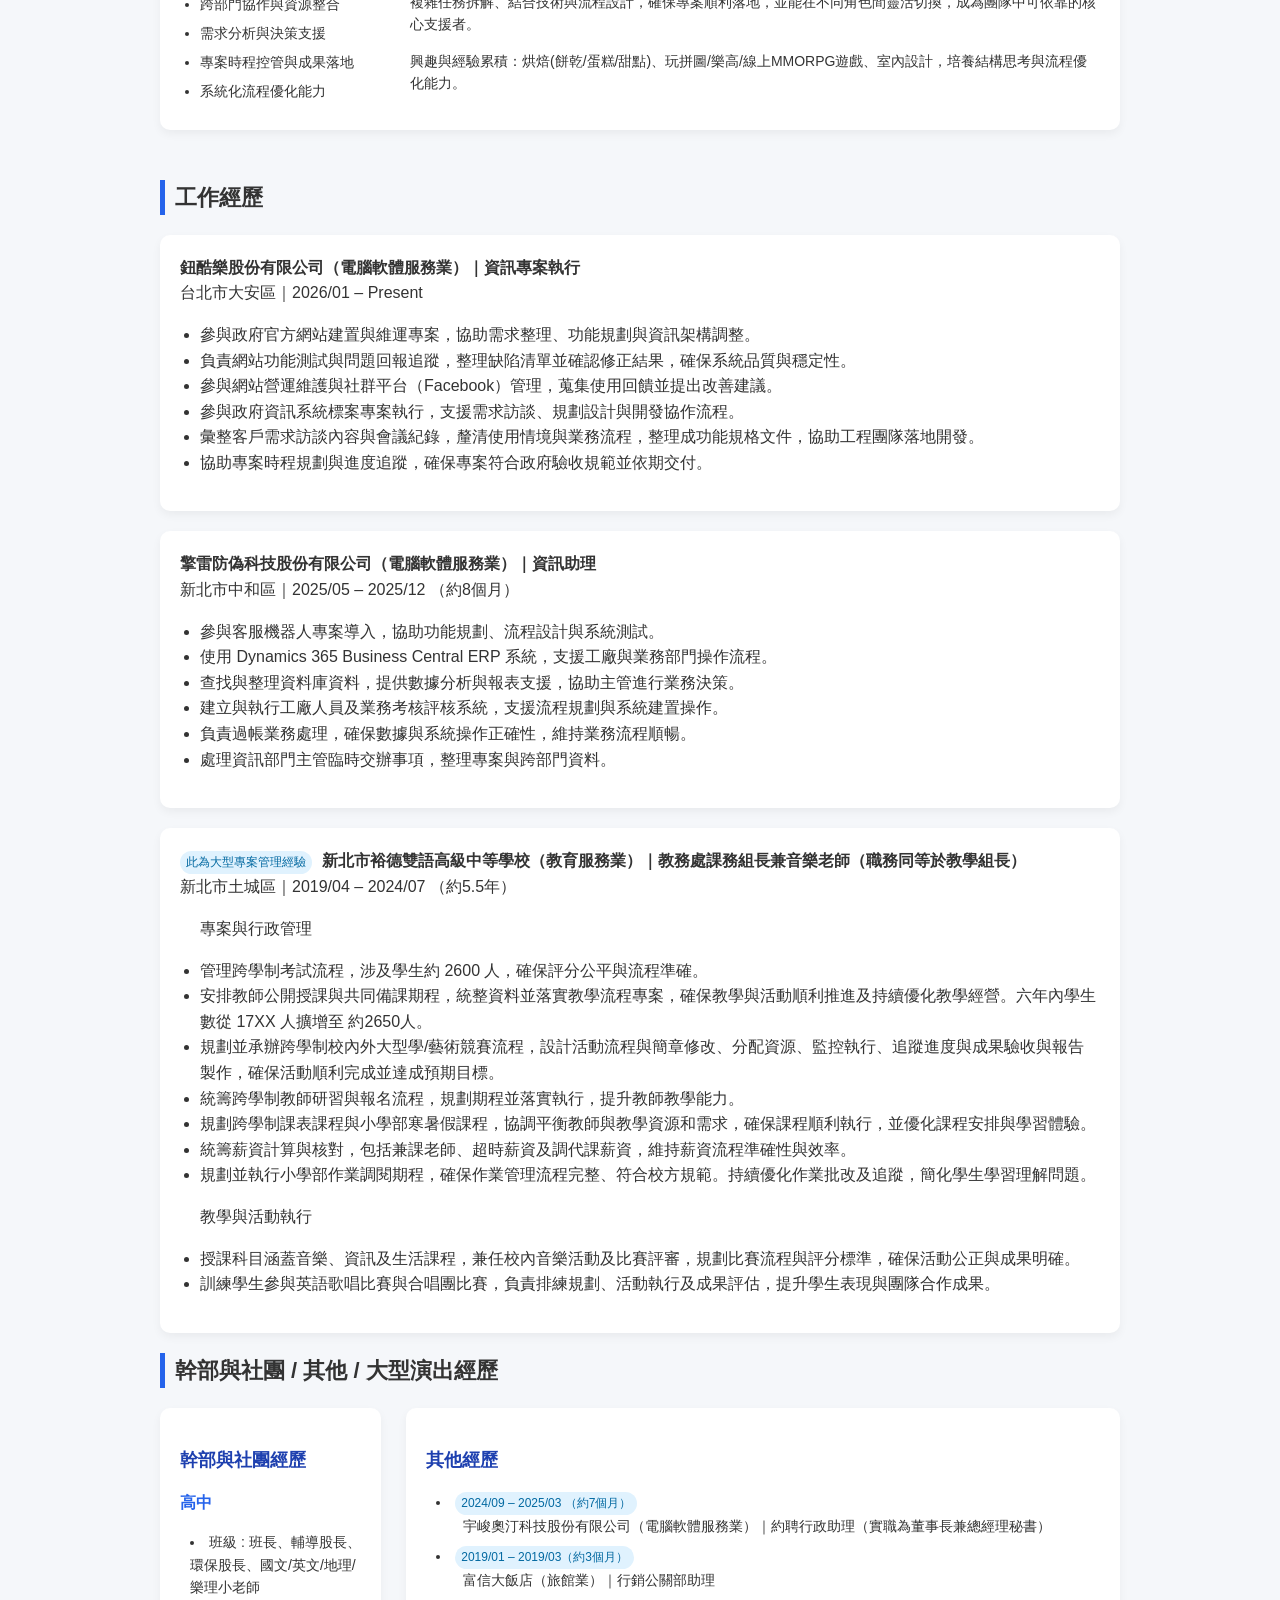
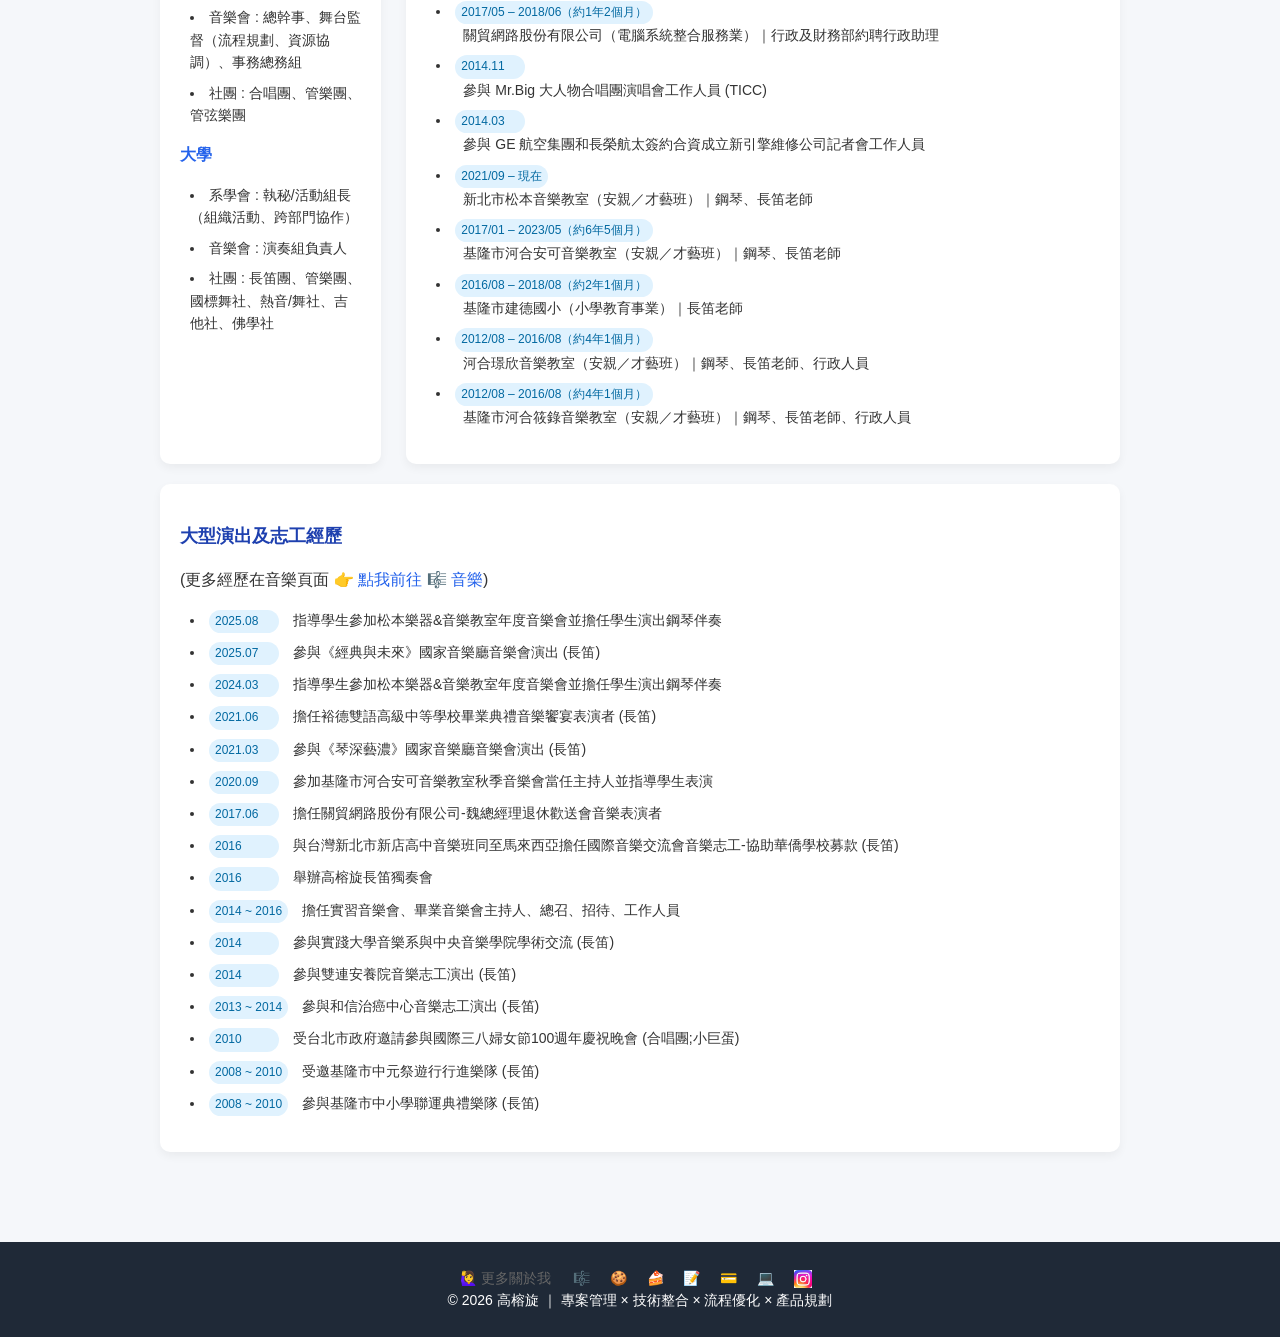
==== commit a59d3ef3: "03312026 程式碼格式修正及新增Figma設計" ====
--- a/index.html
+++ b/index.html
@@ -1,971 +1,1008 @@
 <!DOCTYPE html>
 <html lang="zh-TW">
+
 <head>
-<meta charset="UTF-8">
-<meta name="viewport" content="width=device-width, initial-scale=1.0">
-<title>高榕旋｜技術專案管理 × 產品規劃 × Python × Web系統</title>
-
-<style>
-/* 限制產品區 */
-* {
-    box-sizing: border-box;
-}
-
-/* ------ */
-
-body {
-    margin: 0;
-    font-family: "Segoe UI", Arial, sans-serif;
-    background: #f5f7fa;
-    color: #333;
-    line-height: 1.6;
-}
-
-header {
-    background: #1f2937;
-    color: white;
-    padding: 40px 20px;
-    text-align: center;
-}
-
-header h1 {
-    margin: 0;
-    font-size: 32px;
-}
-
-header p {
-    margin-top: 10px;
-    font-size: 16px;
-    opacity: 0.9;
-}
-
-.container {
-    max-width: 1000px;
-    margin: auto;
-    padding: 40px 20px;
-}
-
-section {
-    margin-bottom: 50px;
-}
-
-h2 {
-    border-left: 5px solid #2563eb;
-    padding-left: 10px;
-    margin-bottom: 20px;
-    font-size: 22px;
-}
-
-.card {
-    background: white;
-    padding: 20px;
-    margin-bottom: 20px;
-    border-radius: 10px;
-    box-shadow: 0 4px 10px rgba(0,0,0,0.05);
-}
-
-a {
-    color: #2563eb;
-    text-decoration: none;
-}
-
-a:hover {
-    text-decoration: underline;
-}
-
-ul {
-    padding-left: 20px;
-}
-
-
-/* 專業證照區塊 */
-/* 卡片樣式統一 */
-.cert-category {
-  background: white;
-  padding: 20px;
-  border-radius: 10px;
-  box-shadow: 0 4px 10px rgba(0,0,0,0.05);
-}
-
-.cert-group-wrapper {
-    display: grid;
-    grid-template-columns: 1fr 1fr;   /* 兩欄 */
-    /* grid-template-columns: repeat(2, 1fr); 兩欄 */
-    gap: 25px;
-}
-
-/* 上方那張卡片橫跨兩欄 */
-.cert-full {
-  grid-column: span 2;
-}
-
-/* 每一行證照 */
-.cert-category ul li {
-  display: flex;
-  justify-content: space-between; /* 名稱左、日期右 */
-  align-items: center;
-  margin-bottom: 6px;
-  font-size: 14px;
-}
-
-/* 日期樣式（小標籤風格） */
-.cert-date {
-  font-size: 12px;
-  color: #2563eb;
-  background: #f0f9ff;
-  padding: 2px 8px;
-  border-radius: 12px;
-  white-space: nowrap;
-  margin-left: 10px;
-}
-
-.cert-category h4 a {
-  color: #2563eb;
-  text-decoration: none;
-  font-weight: 600;
-  position: relative;
-}
-
-.cert-category h4 a::after {
-  content: "";
-  position: absolute;
-  left: 0;
-  bottom: -2px;
-  width: 0%;
-  height: 2px;
-  background: #2563eb;
-  transition: width 0.3s ease;
-}
-
-.cert-category h4 a:hover::after {
-  width: 100%;
-}
-
-
-/* 產品思維實作｜個人品牌網站 */
-.product-case {
-    display: grid;
-    /* grid-template-columns: 60% 40%; */
-    grid-template-columns: 3fr 2fr;
-    gap: 30px;
-    /* align-items: start; */
-}
-
-.product-links {
-    margin-bottom: 15px;
-}
-
-.product-links a {
-    display: inline-block;
-    margin-right: 15px;
-    padding: 8px 14px;
-    background: #2563eb;
-    color: white;
-    border-radius: 6px;
-    font-size: 14px;
-    transition: 0.2s ease;
-}
-
-.product-links a:hover {
-    background: #1d4ed8;
-}
-
-.tech-highlight {
-    background: #f8fafc;
-    padding: 15px;
-    border-radius: 8px;
-    font-size: 14px;
-}
-
-.feature-list span {
-    display: inline-block;
-    background: #e0f2fe;
-    color: #0369a1;
-    padding: 5px 10px;
-    border-radius: 20px;
-    font-size: 13px;
-    margin: 4px 6px 4px 0;
-}
-
-.feature-list a {
-    display: inline-block;
-    background: #e0f2fe;
-    color: #0369a1;
-    padding: 6px 12px;
-    border-radius: 20px;
-    font-size: 13px;
-    margin: 4px 6px 4px 0;
-    text-decoration: none;
-    transition: 0.2s ease;
-}
-
-.feature-list a:hover {
-    background: #2563eb;
-    color: white;
-    transform: translateY(-2px);
-}
-
-html {
-    scroll-behavior: smooth;
-}
-
-
-/* 技術作品 / 專案展示區塊 */
-.tech-projects {
-    display: grid;
-    grid-template-columns: repeat(2, 1fr); /* 兩欄 */
-    gap: 25px;
-}
-
-.tech-projects .card {
-    padding: 20px;
-    border-radius: 10px;
-    box-shadow: 0 4px 10px rgba(0,0,0,0.05);
-    background: white;
-}
-
-
-/* 專案經歷區塊 */
-.project-group {
-    display: grid;
-    grid-template-columns: 52% 48%;  /* 左右兩欄 */
-    gap: 25px;
-}
-
-
-
-/* 專業技能與核心能力區塊 */
-.skill-group {
-    display: grid;
-    grid-template-columns: 35% 65%; /* 左35%、右65% */
-    gap: 25px;
-    align-items: stretch; /* 讓左右卡片等高 */
-}
-
-/* 左側卡片內部調整 padding 與寬度 */
-.skill-group > div:first-child .card {
-    width: 100%;       /* 保持卡片填滿左側欄位 */
-    box-sizing: border-box;
-}
-
-/* 右側卡片拉滿整個右側欄位 */
-.skill-group > div:last-child {
-    display: flex;
-    flex-direction: column;
-    justify-content: stretch;
-}
-
-.skill-group > div:last-child .card {
-    height: 100%; /* 拉高與左側總高度一致 */
-}
-
-
-/* 學歷區塊 */
-.education-group {
-    display: grid;
-    gap: 20px;
-}
-
-.education-card {
-    display: grid;
-    grid-template-columns: 1fr 2fr; /* 左1 / 右2比例 */
-    background: #ffffff;
-    padding: 20px;
-    border-radius: 10px;
-    box-shadow: 0 4px 10px rgba(0,0,0,0.05);
-    align-items: start;
-    gap: 20px;
-}
-
-.edu-left {
-    font-weight: 600;
-    font-size: 16px;
-    color: #1e40af;
-}
-
-.edu-right {
-    font-size: 14px;
-    line-height: 1.6;
-}
-
-.edu-right ul {
-    padding-left: 20px;
-    margin: 8px 0;
-}
-
-.edu-right li {
-    margin-bottom: 4px;
-}
-
-.edu-date {
-    font-size: 13px;
-    color: #0369a1;
-    background: #e0f2fe;
-    padding: 2px 8px;
-    border-radius: 12px;
-    display: inline-block;
-    margin-bottom: 8px;
-}
-
-
-/* 職涯亮點轉化 */
-.career-highlights {
-    display: grid;
-    gap: 20px;
-}
-
-.career-card {
-    display: grid;
-    /* grid-template-columns: 1fr 1fr; 左右兩欄 */
-    grid-template-columns: 25% 75%; /* 左35%、右65% */
-    background: #ffffff;
-    padding: 20px;
-    border-radius: 10px;
-    box-shadow: 0 4px 10px rgba(0,0,0,0.05);
-    gap: 250x;
-    align-items: start
-}
-
-.career-left h3,
-.career-right h3 {
-    color: #1e40af;
-    font-size: 16px;
-    margin-bottom: 10px;
-}
-
-.career-left ul {
-    padding-left: 20px;
-    margin: 0;
-}
-
-.career-left li {
-    margin-bottom: 8px;
-    font-size: 14px;
-    line-height: 1.5;
-}
-
-.career-right p {
-    font-size: 14px;
-    line-height: 1.6;
-}
-
-/* 右側：跨領域整合歷程 */
-.career-right {
-    padding-left: 0px;  /* 調整往左靠一些 */
-}
-
-/* 經歷區塊 */
-.experience-group {
-    display: grid;
-    /* grid-template-columns: 1fr 1fr; 兩欄排版 */
-    grid-template-columns: repeat(12, 1fr); /* 12欄網格 */
-    gap: 25px;
-}
-
-/* 幹部與社團經歷縮小 */
-.experience-card.small-width {
-    grid-column: span 3; /* 桌面版占 4/12 */
-}
-
-/* 其他經歷與大型演出拉大 */
-.experience-card.large-width {
-    grid-column: span 9; /* 桌面版占 8/12 */
-}
-
-.experience-card h3 {
-    font-size: 18px;
-    color: #1e40af;
-    margin-bottom: 10px;
-}
-
-.experience-card h4 {
-    font-size: 16px;
-    margin-top: 15px;
-    margin-bottom: 6px;
-    color: #2563eb;
-}
-
-.experience-card ul {
-    list-style: disc inside;
-    line-height: 1.6;
-    padding-left: 10px;
-}
-
-.experience-card li {
-    margin-bottom: 8px;
-    font-size: 14px;
-}
-
-.exp-date {
-    display: inline-block;
-    min-width: 70px;
-    background: #e0f2fe;
-    color: #0369a1;
-    font-size: 12px;
-    padding: 2px 6px;
-    border-radius: 12px;
-    margin-right: 10px;
-}
-
-
-/* 下方更多關於我 */
-/* 上層 footer（淺色） */
-.sub-footer {
-    background: #f9fafb;
-    border-top: 1px solid #e5e7eb;
-    padding: 20px 0;
-}
-
-.sub-footer-content {
-    max-width: 1000px;
-    margin: auto;
-    text-align: center;
-    font-size: 14px;
-    color: #666;
-}
-
-.sub-footer-content span {
-    margin-right: 10px;
-    font-weight: 500;
-}
-
-.sub-footer-content a {
-    margin: 0 8px;
-    text-decoration: none;
-}
-
-.sub-footer-content a:hover {
-    opacity: 0.7;
-}
-
-.sub-footer-content img {
-    width: 18px;
-    vertical-align: middle;
-}
-
-/* 下層正式 footer（深色） */
-footer {
-    background: #1f2937;
-    color: white;
-    text-align: center;
-    padding: 25px 20px;
-    font-size: 14px;
-}
-
-
-/* 手機版自動變單欄 */
-@media (max-width: 768px) {
-    /* 技術作品 / 專案展示區塊 */
-    .tech-projects {
-        grid-template-columns: 1fr;
-    }
-    
-    /* 專案經歷區塊 */
-    .project-group {
-        grid-template-columns: 1fr;
-    }
-
-    /* 學歷區塊 */
-    .education-card {
-        grid-template-columns: 1fr; /* 單欄 */
-    }
-
-    /* 職涯亮點轉化 */
-    .career-card {
-        grid-template-columns: 1fr; /* 單欄 */
-    }
-
-    .career-left,
-    .career-right {
-        margin-bottom: 15px;
-    }
-
-    /* 經歷區塊 */
-    .experience-group {
-        grid-template-columns: 1fr;
-    }
-
-    .experience-card {
-        grid-column: span 12 !important; /* 手機版全寬 */
-    }
-}
-</style>
+    <meta charset="UTF-8">
+    <meta name="viewport" content="width=device-width, initial-scale=1.0">
+    <title>高榕旋｜技術專案管理 × 產品規劃 × Python × Web系統</title>
+
+    <style>
+        /* 限制產品區 */
+        * {
+            box-sizing: border-box;
+        }
+
+        /* ------ */
+
+        body {
+            margin: 0;
+            font-family: "Segoe UI", Arial, sans-serif;
+            background: #f5f7fa;
+            color: #333;
+            line-height: 1.6;
+        }
+
+        header {
+            background: #1f2937;
+            color: white;
+            padding: 40px 20px;
+            text-align: center;
+        }
+
+        header h1 {
+            margin: 0;
+            font-size: 32px;
+        }
+
+        header p {
+            margin-top: 10px;
+            font-size: 16px;
+            opacity: 0.9;
+        }
+
+        .container {
+            max-width: 1000px;
+            margin: auto;
+            padding: 40px 20px;
+        }
+
+        section {
+            margin-bottom: 50px;
+        }
+
+        h2 {
+            border-left: 5px solid #2563eb;
+            padding-left: 10px;
+            margin-bottom: 20px;
+            font-size: 22px;
+        }
+
+        .card {
+            background: white;
+            padding: 20px;
+            margin-bottom: 20px;
+            border-radius: 10px;
+            box-shadow: 0 4px 10px rgba(0, 0, 0, 0.05);
+        }
+
+        a {
+            color: #2563eb;
+            text-decoration: none;
+        }
+
+        a:hover {
+            text-decoration: underline;
+        }
+
+        ul {
+            padding-left: 20px;
+        }
+
+
+        /* 專業證照區塊 */
+        /* 卡片樣式統一 */
+        .cert-category {
+            background: white;
+            padding: 20px;
+            border-radius: 10px;
+            box-shadow: 0 4px 10px rgba(0, 0, 0, 0.05);
+        }
+
+        .cert-group-wrapper {
+            display: grid;
+            grid-template-columns: 1fr 1fr;
+            /* 兩欄 */
+            /* grid-template-columns: repeat(2, 1fr); 兩欄 */
+            gap: 25px;
+        }
+
+        /* 上方那張卡片橫跨兩欄 */
+        .cert-full {
+            grid-column: span 2;
+        }
+
+        /* 每一行證照 */
+        .cert-category ul li {
+            display: flex;
+            justify-content: space-between;
+            /* 名稱左、日期右 */
+            align-items: center;
+            margin-bottom: 6px;
+            font-size: 14px;
+        }
+
+        /* 日期樣式（小標籤風格） */
+        .cert-date {
+            font-size: 12px;
+            color: #2563eb;
+            background: #f0f9ff;
+            padding: 2px 8px;
+            border-radius: 12px;
+            white-space: nowrap;
+            margin-left: 10px;
+        }
+
+        .cert-category h4 a {
+            color: #2563eb;
+            text-decoration: none;
+            font-weight: 600;
+            position: relative;
+        }
+
+        .cert-category h4 a::after {
+            content: "";
+            position: absolute;
+            left: 0;
+            bottom: -2px;
+            width: 0%;
+            height: 2px;
+            background: #2563eb;
+            transition: width 0.3s ease;
+        }
+
+        .cert-category h4 a:hover::after {
+            width: 100%;
+        }
+
+
+        /* 產品思維實作｜個人品牌網站 */
+        .product-case {
+            display: grid;
+            /* grid-template-columns: 60% 40%; */
+            grid-template-columns: 3fr 2fr;
+            gap: 30px;
+            /* align-items: start; */
+        }
+
+        .product-links {
+            margin-bottom: 15px;
+        }
+
+        .product-links a {
+            display: inline-block;
+            margin-right: 15px;
+            padding: 8px 14px;
+            background: #2563eb;
+            color: white;
+            border-radius: 6px;
+            font-size: 14px;
+            transition: 0.2s ease;
+        }
+
+        .product-links a:hover {
+            background: #1d4ed8;
+        }
+
+        .tech-highlight {
+            background: #f8fafc;
+            padding: 15px;
+            border-radius: 8px;
+            font-size: 14px;
+        }
+
+        .feature-list span {
+            display: inline-block;
+            background: #e0f2fe;
+            color: #0369a1;
+            padding: 5px 10px;
+            border-radius: 20px;
+            font-size: 13px;
+            margin: 4px 6px 4px 0;
+        }
+
+        .feature-list a {
+            display: inline-block;
+            background: #e0f2fe;
+            color: #0369a1;
+            padding: 6px 12px;
+            border-radius: 20px;
+            font-size: 13px;
+            margin: 4px 6px 4px 0;
+            text-decoration: none;
+            transition: 0.2s ease;
+        }
+
+        .feature-list a:hover {
+            background: #2563eb;
+            color: white;
+            transform: translateY(-2px);
+        }
+
+        html {
+            scroll-behavior: smooth;
+        }
+
+
+        /* 技術作品 / 專案展示區塊 */
+        .tech-projects {
+            display: grid;
+            grid-template-columns: repeat(2, 1fr);
+            /* 兩欄 */
+            gap: 25px;
+        }
+
+        .tech-projects .card {
+            padding: 20px;
+            border-radius: 10px;
+            box-shadow: 0 4px 10px rgba(0, 0, 0, 0.05);
+            background: white;
+        }
+
+
+        /* 專案經歷區塊 */
+        .project-group {
+            display: grid;
+            grid-template-columns: 52% 48%;
+            /* 左右兩欄 */
+            gap: 25px;
+        }
+
+
+
+        /* 專業技能與核心能力區塊 */
+        .skill-group {
+            display: grid;
+            grid-template-columns: 35% 65%;
+            /* 左35%、右65% */
+            gap: 25px;
+            align-items: stretch;
+            /* 讓左右卡片等高 */
+        }
+
+        /* 左側卡片內部調整 padding 與寬度 */
+        .skill-group>div:first-child .card {
+            width: 100%;
+            /* 保持卡片填滿左側欄位 */
+            box-sizing: border-box;
+        }
+
+        /* 右側卡片拉滿整個右側欄位 */
+        .skill-group>div:last-child {
+            display: flex;
+            flex-direction: column;
+            justify-content: stretch;
+        }
+
+        .skill-group>div:last-child .card {
+            height: 100%;
+            /* 拉高與左側總高度一致 */
+        }
+
+
+        /* 學歷區塊 */
+        .education-group {
+            display: grid;
+            gap: 20px;
+        }
+
+        .education-card {
+            display: grid;
+            grid-template-columns: 1fr 2fr;
+            /* 左1 / 右2比例 */
+            background: #ffffff;
+            padding: 20px;
+            border-radius: 10px;
+            box-shadow: 0 4px 10px rgba(0, 0, 0, 0.05);
+            align-items: start;
+            gap: 20px;
+        }
+
+        .edu-left {
+            font-weight: 600;
+            font-size: 16px;
+            color: #1e40af;
+        }
+
+        .edu-right {
+            font-size: 14px;
+            line-height: 1.6;
+        }
+
+        .edu-right ul {
+            padding-left: 20px;
+            margin: 8px 0;
+        }
+
+        .edu-right li {
+            margin-bottom: 4px;
+        }
+
+        .edu-date {
+            font-size: 13px;
+            color: #0369a1;
+            background: #e0f2fe;
+            padding: 2px 8px;
+            border-radius: 12px;
+            display: inline-block;
+            margin-bottom: 8px;
+        }
+
+
+        /* 職涯亮點轉化 */
+        .career-highlights {
+            display: grid;
+            gap: 20px;
+        }
+
+        .career-card {
+            display: grid;
+            /* grid-template-columns: 1fr 1fr; 左右兩欄 */
+            grid-template-columns: 25% 75%;
+            /* 左35%、右65% */
+            background: #ffffff;
+            padding: 20px;
+            border-radius: 10px;
+            box-shadow: 0 4px 10px rgba(0, 0, 0, 0.05);
+            gap: 250x;
+            align-items: start
+        }
+
+        .career-left h3,
+        .career-right h3 {
+            color: #1e40af;
+            font-size: 16px;
+            margin-bottom: 10px;
+        }
+
+        .career-left ul {
+            padding-left: 20px;
+            margin: 0;
+        }
+
+        .career-left li {
+            margin-bottom: 8px;
+            font-size: 14px;
+            line-height: 1.5;
+        }
+
+        .career-right p {
+            font-size: 14px;
+            line-height: 1.6;
+        }
+
+        /* 右側：跨領域整合歷程 */
+        .career-right {
+            padding-left: 0px;
+            /* 調整往左靠一些 */
+        }
+
+        /* 經歷區塊 */
+        .experience-group {
+            display: grid;
+            /* grid-template-columns: 1fr 1fr; 兩欄排版 */
+            grid-template-columns: repeat(12, 1fr);
+            /* 12欄網格 */
+            gap: 25px;
+        }
+
+        /* 幹部與社團經歷縮小 */
+        .experience-card.small-width {
+            grid-column: span 3;
+            /* 桌面版占 4/12 */
+        }
+
+        /* 其他經歷與大型演出拉大 */
+        .experience-card.large-width {
+            grid-column: span 9;
+            /* 桌面版占 8/12 */
+        }
+
+        .experience-card h3 {
+            font-size: 18px;
+            color: #1e40af;
+            margin-bottom: 10px;
+        }
+
+        .experience-card h4 {
+            font-size: 16px;
+            margin-top: 15px;
+            margin-bottom: 6px;
+            color: #2563eb;
+        }
+
+        .experience-card ul {
+            list-style: disc inside;
+            line-height: 1.6;
+            padding-left: 10px;
+        }
+
+        .experience-card li {
+            margin-bottom: 8px;
+            font-size: 14px;
+        }
+
+        .exp-date {
+            display: inline-block;
+            min-width: 70px;
+            background: #e0f2fe;
+            color: #0369a1;
+            font-size: 12px;
+            padding: 2px 6px;
+            border-radius: 12px;
+            margin-right: 10px;
+        }
+
+
+        /* 下方更多關於我 */
+        /* 上層 footer（淺色） */
+        .sub-footer {
+            background: #f9fafb;
+            border-top: 1px solid #e5e7eb;
+            padding: 20px 0;
+        }
+
+        .sub-footer-content {
+            max-width: 1000px;
+            margin: auto;
+            text-align: center;
+            font-size: 14px;
+            color: #666;
+        }
+
+        .sub-footer-content span {
+            margin-right: 10px;
+            font-weight: 500;
+        }
+
+        .sub-footer-content a {
+            margin: 0 8px;
+            text-decoration: none;
+        }
+
+        .sub-footer-content a:hover {
+            opacity: 0.7;
+        }
+
+        .sub-footer-content img {
+            width: 18px;
+            vertical-align: middle;
+        }
+
+        /* 下層正式 footer（深色） */
+        footer {
+            background: #1f2937;
+            color: white;
+            text-align: center;
+            padding: 25px 20px;
+            font-size: 14px;
+        }
+
+
+        /* 手機版自動變單欄 */
+        @media (max-width: 768px) {
+
+            /* 技術作品 / 專案展示區塊 */
+            .tech-projects {
+                grid-template-columns: 1fr;
+            }
+
+            /* 專案經歷區塊 */
+            .project-group {
+                grid-template-columns: 1fr;
+            }
+
+            /* 學歷區塊 */
+            .education-card {
+                grid-template-columns: 1fr;
+                /* 單欄 */
+            }
+
+            /* 職涯亮點轉化 */
+            .career-card {
+                grid-template-columns: 1fr;
+                /* 單欄 */
+            }
+
+            .career-left,
+            .career-right {
+                margin-bottom: 15px;
+            }
+
+            /* 經歷區塊 */
+            .experience-group {
+                grid-template-columns: 1fr;
+            }
+
+            .experience-card {
+                grid-column: span 12 !important;
+                /* 手機版全寬 */
+            }
+        }
+    </style>
 </head>
 
 <body>
 
-<header>
-    <h1>高榕旋</h1>
-    <p>
-        1993 / 12 / 22 ｜
-        0989-304022 ｜ 
-        <a href="mailto:shuanshuankao1222@gmail.com" style="color:#93c5fd;">Email</a> ｜ 
-        <a href="https://github.com/shuanshuankao" target="_blank" style="color:#93c5fd;">GitHub</a>
-    </p>
-    <p>技術專案管理 × 產品規劃 × Python 開發 × 網路爬蟲 × 資料/數據分析</p>
-</header>
-
-<div class="container">
-
-<section>
-<h2>職涯摘要</h2>
-<div class="card">
-跨教育、行政與資訊科技背景的技術型專案管理人才，具備完整專案執行能力：從需求分析、流程設計、跨部門協作到系統化落地。
-<br>曾擔任國際學校教務課務組長(實職為教學組長)、資訊助理，以及上市櫃遊戲公司董事長秘書，並曾參與政府網站建置專案、ERP 系統與企業內部流程導入，累積多年流程整合與專案管理經驗。
-能將模糊需求轉化為可執行方案、功能規格與專案計畫，協助團隊排除問題、確保專案落地。具備 Python、Flask、Django 基礎開發與資料分析能力，理解 Web 系統架構、API 與資料庫運作，能與工程團隊進行技術層級溝通。
-<br>工作風格重視系統化流程完整、系統可運作、專案落地與團隊協作效率，習慣在沒有流程的環境中建立流程。
-擅長從使用者角度規劃產品與流程，將模糊需求先整理可行方案再協同討論，確保專案順利推進。期望在技術專案或產品團隊中，擔任能整合需求、理解技術並推動專案/產品成功落地與優化的 Technical PM / Product Manager。
-</div>
-</section>
-
-
-<section>
-<h2>專業證照</h2>
-
-<div class="cert-group-wrapper">
-   <!-- 上方整排 -->
-  <div class="cert-category cert-full">
-    <h4>
-        <a href="#">🖥️ 程式 / 技術證照與證書</a>
-    </h4>
-    <ul>
-      <li>經濟部產業發展署 - 產業AI智慧加值服務整合計畫 - Python程式資料分析 (經濟部產業AI人才培訓第11313667號)<span class="cert-date">2025.08.25</span></li>
-      <li>經濟部產業發展署 - 產業AI智慧加值服務整合計畫 - PythonDjangoWeb (經濟部產業AI人才培訓第11316192號)<span class="cert-date">2025.10.07</span></li>
-      <li> TQC+ Python 大數據分析專業人員 <span class="cert-date">2025.03.03</span></li>
-      <li> TQC+ 網頁資料擷取與分析 <span class="cert-date">2025.03.03</span></li>
-      <li> TQC+ 軟體開發知識 <span class="cert-date">2025.03.03</span></li>
-      <li> TQC+ Python 3 程式語言 <span class="cert-date">2024.11.18</span></li>
-    </ul>
-  </div>
-
-  <!-- 左下 -->
-  <div class="cert-category">
-    <h4>
-        <a href="#">📝 行政管理 / 語言能力</a>
-    </h4>
-    <ul>
-      <li> 中華人事主管協會 專業秘書暨行政管理師認證班 <span class="cert-date">2017.08.09</span></li>
-      <li> 多益 <span class="cert-date">2017.08.09</span></li>
-      <li> TQC 中/英文輸入 <span class="cert-date">2016.10.29</span></li>
-    </ul>
-    <h4>
-        <a href="#">🎨 設計 / 軟體工具</a>
-    </h4>
-    <ul>
-      <li> Adobe Photoshop 2022 <span class="cert-date">2024.09.19</span></li>
-    </ul>
-  </div>
-
-  <!-- 右下 -->
-  <div class="cert-category">
-    <h4>📚 2027 預計進修 / 考證</h4>
-    <ul>
-      <li> TQC+ 機器學習 (進修及考證)</li>
-      <li> 深度學習 (進修)</li>
-    </ul>
-  </div>
-</section>
-
-
-<section>
-<h2>產品思維實作｜個人品牌網站</h2>
-
-<div class="card product-case">
-
-  <!-- 左側：產品思維 -->
-  <div>
-    <h3>專案定位</h3>
-    <p>
-    1. 從產品規劃角度設計個人品牌網站，整合履歷、作品與個人品牌內容，並規劃未來可擴充的後端系統。<br>
-    2. 從使用者視角出發，規劃資訊架構與模組分類，優化瀏覽動線與專案呈現。<br>
-    3. 建立具擴充性的網站基礎架構，未來可延伸後台管理、課程預約與訂單系統，將規劃為個人工作室的品牌網站。<br>
-    </p>
-
-    <h3>產品規劃思維</h3>
-    <ul>
-      <li>規劃網站資訊架構與使用者瀏覽動線</li>
-      <li>設計模組化內容（履歷 / 作品 / 品牌內容）</li>
-      <li>建立可擴充的網站架構，預留未來後台系統</li>
-      <li>品牌定位整合（技術 × 音樂 × 創作）</li>
-    </ul>
-
-    <h3>網站模組</h3>
-    <div class="feature-list">
-        <a href="index.html" title="Resume">📇 個人履歷(當前頁面)</a>&nbsp;&nbsp;
-        <a target="_blank" href="music.html" title="Music">🎼 音樂</a>&nbsp;&nbsp;
-        <a target="_blank" href="cookie.html" title="Cookie">🍪 手工餅乾</a>&nbsp;&nbsp;
-        <a target="_blank" href="cake.html" title="Cake">🍰 甜點蛋糕</a>&nbsp;&nbsp;<br>
-        <a target="_blank" href="portfolio.html" title="Portfolio">📝 作品集 詳細介紹</a>&nbsp;&nbsp;
-        <a target="_blank" href="certificate.html" title="Certificate">💳 專業證照/課程認證 詳細介紹</a>&nbsp;&nbsp;
-        <a href="https://github.com/shuanshuankao/web" target="_blank">💻 GitHub</a>&nbsp;&nbsp;
-        <a target="_blank" href="https://www.instagram.com/m.s.muzisweet?igsh=dWFnb2ExOXYybWht&utm_source=qr"
-                    title="IG">
-                    <img style="width:14px;" src="images/IG.jpg" alt="">&nbsp;&nbsp;IG 連結</a>
+    <header>
+        <h1>高榕旋</h1>
+        <p>
+            1993 / 12 / 22 ｜
+            0989-304022 ｜
+            <a href="mailto:shuanshuankao1222@gmail.com" style="color:#93c5fd;">Email</a> ｜
+            <a href="https://github.com/shuanshuankao" target="_blank" style="color:#93c5fd;">GitHub</a>
+        </p>
+        <p>專案管理 × 產品規劃 × Python 開發 × 網路爬蟲 × 資料/數據分析</p>
+    </header>
+
+    <div class="container">
+
+        <section>
+            <h2>職涯摘要</h2>
+            <div class="card">
+                &emsp;&emsp;一個跨音樂、行政、教育與資訊背景並具備程式基本能力的專案管理人員。能從需求分析、流程設計、跨部門協作、系統化落地與反思檢討完整執行。<br>
+                &emsp;&emsp;曾擔任國際學校教務處課務組長(實職為教學組長)兼音樂老師、資訊助理及上櫃遊戲公司董事長秘書，並曾參與政府網站建置專案、AI
+                客服機器人專案企業內部流程導入。累積多年流程整合、將模糊需求轉化與拆解步驟為可執行方案並能協助團隊排除問題，確保專案落地的管理經驗。<br>
+                &emsp;&emsp;具實做 Python、Flask、Django 基礎開發與資料分析能力及理解 Web 系統架構、API與資料庫運作與實作經驗，能與工程團隊進行技術層級溝通。<br>
+                &emsp;&emsp;工作風格重視系統化流程完整、網頁/系統可運作、專案落地與團隊協作效率，習慣在沒有流程的環境中建立流程並加以優化。擅長從使用者角度規劃產品與流程，將模糊需求先整理可行方案再協同討論，確保專案順利推進。<br>
+                &emsp;&emsp;期望在技術專案或產品團隊中，擔任能整合需求、理解技術並推動專案/產品成功落地與優化的團隊夥伴。
+            </div>
+        </section>
+
+
+        <section>
+            <h2>專業證照</h2>
+
+            <div class="cert-group-wrapper">
+                <!-- 上方整排 -->
+                <div class="cert-category cert-full">
+                    <h4>
+                        <a href="#">🖥️ 程式 / 技術證照與證書</a>
+                    </h4>
+                    <ul>
+                        <li>經濟部產業發展署 - 產業AI智慧加值服務整合計畫 - Python程式資料分析 (經濟部產業AI人才培訓第11313667號)<span
+                                class="cert-date">2025.08.25</span></li>
+                        <li>經濟部產業發展署 - 產業AI智慧加值服務整合計畫 - PythonDjangoWeb (經濟部產業AI人才培訓第11316192號)<span
+                                class="cert-date">2025.10.07</span></li>
+                        <li> TQC+ Python 大數據分析專業人員 <span class="cert-date">2025.03.03</span></li>
+                        <li> TQC+ 網頁資料擷取與分析 <span class="cert-date">2025.03.03</span></li>
+                        <li> TQC+ 軟體開發知識 <span class="cert-date">2025.03.03</span></li>
+                        <li> TQC+ Python 3 程式語言 <span class="cert-date">2024.11.18</span></li>
+                    </ul>
+                </div>
+
+                <!-- 左下 -->
+                <div class="cert-category">
+                    <h4>
+                        <a href="#">📝 行政管理 / 語言能力</a>
+                    </h4>
+                    <ul>
+                        <li> 中華人事主管協會 專業秘書暨行政管理師認證班 <span class="cert-date">2017.08.09</span></li>
+                        <li> 多益 <span class="cert-date">2017.08.09</span></li>
+                        <li> TQC 中/英文輸入 <span class="cert-date">2016.10.29</span></li>
+                    </ul>
+                    <h4>
+                        <a href="#">🎨 設計 / 軟體工具</a>
+                    </h4>
+                    <ul>
+                        <li> Adobe Photoshop 2022 <span class="cert-date">2024.09.19</span></li>
+                    </ul>
+                </div>
+
+                <!-- 右下 -->
+                <div class="cert-category">
+                    <h4>📚 2027 預計進修 / 考證</h4>
+                    <ul>
+                        <li> TQC+ 機器學習 (進修及考證)</li>
+                        <li> 深度學習 (進修)</li>
+                    </ul>
+                </div>
+        </section>
+
+
+        <section>
+            <h2>產品思維實作｜個人品牌網站</h2>
+
+            <div class="card product-case">
+
+                <!-- 左側：產品思維 -->
+                <div>
+                    <h3>專案定位</h3>
+                    <p>
+                        1. 從產品規劃角度設計個人品牌網站，整合履歷、作品與個人品牌內容，並規劃未來可擴充的後端系統。<br>
+                        2. 從使用者視角出發，規劃資訊架構與模組分類，優化瀏覽動線與專案呈現。<br>
+                        3. 建立具擴充性的網站基礎架構，未來可延伸後台管理、課程預約與訂單系統，將規劃為個人工作室的品牌網站。<br>
+                    </p>
+
+                    <h3>產品規劃思維</h3>
+                    <ul>
+                        <li>規劃網站資訊架構與使用者瀏覽動線</li>
+                        <li>設計模組化內容（履歷 / 作品 / 品牌內容）</li>
+                        <li>建立可擴充的網站架構，預留未來後台系統</li>
+                        <li>品牌定位整合（技術 × 音樂 × 創作）</li>
+                    </ul>
+
+                    <h3>網站模組</h3>
+                    <div class="feature-list">
+                        <a href="index.html" title="Resume">📇 個人履歷(當前頁面)</a>&nbsp;&nbsp;
+                        <a target="_blank" href="music.html" title="Music">🎼 音樂</a>&nbsp;&nbsp;
+                        <a target="_blank" href="cookie.html" title="Cookie">🍪 手工餅乾</a>&nbsp;&nbsp;
+                        <a target="_blank" href="cake.html" title="Cake">🍰 甜點蛋糕</a>&nbsp;&nbsp;<br>
+                        <a target="_blank" href="portfolio.html" title="Portfolio">📝 作品集 詳細介紹</a>&nbsp;&nbsp;
+                        <a target="_blank" href="certificate.html" title="Certificate">💳 專業證照/課程認證 詳細介紹</a>&nbsp;&nbsp;
+                        <a href="https://github.com/shuanshuankao/web" target="_blank">💻 GitHub</a>&nbsp;&nbsp;
+                        <a target="_blank"
+                            href="https://www.instagram.com/m.s.muzisweet?igsh=dWFnb2ExOXYybWht&utm_source=qr"
+                            title="IG">
+                            <img style="width:14px;" src="images/IG.jpg" alt="">&nbsp;&nbsp;IG 連結</a>
+                    </div>
+                </div>
+
+                <!-- 右側：技術與入口 -->
+                <div>
+                    <div class="product-links">
+                        <a href="https://shuanshuankao.github.io/web/" target="_blank">🔗 進入網站</a>
+                        <a href="https://github.com/shuanshuankao/web" target="_blank">💻 GitHub</a>
+                    </div>
+
+                    <div class="tech-highlight">
+                        <strong>技術亮點</strong>
+                        <ul>
+                            <li>HTML / CSS / JavaScript</li>
+                            <li>響應式設計（RWD）</li>
+                            <li>GitHub Pages 部署</li>
+                            <li>前端互動與視覺設計</li>
+                            <li>展示完整個人專案與技能</li>
+                        </ul>
+                    </div>
+                </div>
+            </div>
+        </section>
+
+
+        <section>
+            <h2>技術作品 / 專案展示</h2>
+
+            <div class="tech-projects">
+                <div class="card">
+                    <strong>Flask - PM2.5 空氣品質查詢系統</strong><br>
+                    <p>專案類型：空氣品質監測 Web 應用<br>
+                        目標用戶：通勤族 / 家長 / 皮膚敏感者<br>
+                        專案目標：使用者難以快速理解空氣品質資訊，需要一個即時、可視化的平台 (即時查詢、地區篩選)
+                    </p>
+
+                    <p>簡介：<br>
+                        使用 Flask 開發，將政府公開資料轉化為使用者易讀的可視化呈現，設計一個空氣品質查詢產品，提供即時 PM2.5 空氣品質查詢與視覺化，解決使用者無法快速取得即時 PM2.5 資訊的問題。
+                        結合 API 抓取資料並呈現於網頁上，展示後端開發、API 整合與資料呈現能力。<br>
+                    </p>
+
+                    <p>成果：<br>
+                        1. 使用者查詢時間縮短 <br>
+                        2. 提供即時空氣品質可視化，改善資訊理解度
+                    </p>
+
+                    <p>產品延伸：<br>
+                        1. 通知功能 <br>
+                        2. 歷史趨勢
+                    </p>
+
+                    技術亮點：<br>
+                    Python + Flask 架構<br>
+                    API 資料抓取與 JSON 處理<br>
+                    網頁簡單互動與資料呈現<br>
+                    部署於雲端平台 Render<br>
+                    <p>
+                        🔗 <a href="https://flask-pm2-5.onrender.com" target="_blank">網站連結</a> ｜
+                        💻 <a href="https://github.com/shuanshuankao/Flask-PM2.5" target="_blank">GitHub</a>
+                    </p>
+                </div>
+
+                <div class="card">
+                    <strong>Django - TodoList 專案</strong><br>
+                    <p>專案類型：任務管理 Todo List Web 應用</p>
+                    目標用戶：上班族 / 對任務管理有需求的使用者<br>
+                    專案目標：幫助使用者更有效管理日常任務</p>
+                    <p>簡介：<br>
+                        使用 Django 開發，設計任務管理工具，實作任務新增、刪除、完成與分類查詢功能，協助使用者有效規劃與追蹤日常工作。<br>
+                        設計時考慮使用者操作流程，盡量簡化新增與編輯，降低操作成本，提升任務管理效率。
+                        強化後端資料庫設計、串接整合、使用者互動與 CRUD 操作能力。</p>
+
+                    <p>成果：<br>
+                        1. 操作流程簡化，使用者容易上手 <br>
+                        2. 提供任務優先順序規劃功能，提高日常任務完成率
+                    </p>
+
+                    技術亮點：<br>
+                    Python + Django 架構<br>
+                    SQLite 資料庫整合<br>
+                    使用者 CRUD 操作（新增、刪除、修改、分類查詢）<br>
+                    部署於雲端平台 Render<br>
+                    <p>
+                        🔗 <a href="https://django-todolist-project-yzlm.onrender.com" target="_blank">網站連結</a> ｜
+                        💻 <a href="https://github.com/shuanshuankao/Django-todolist-project" target="_blank">GitHub</a>
+                    </p>
+                </div>
+            </div>
+        </section>
+
+
+        <section>
+            <h2>專案經歷</h2>
+            <div class="project-group">
+                <div class="card">
+                    <strong>NPS 內政部國家公園署主題網架構建置及維運案｜資訊專案執行</strong>
+                    <ul>
+                        <li>後台頁面及功能架構重新規劃與流程操作</li>
+                        <li>功能測試與缺陷修正流程建立與追蹤</li>
+                        <li>使用流程優化與資訊架構調整</li>
+                        <li>協助原有後台文件資料整理</li>
+                        <li>社群網站維護及營運</li>
+                    </ul>
+                </div>
+
+                <div class="card">
+                    <strong>銓敘部 115 年全球資訊網改版建置案｜專案協作與規劃支援</strong>
+                    <ul>
+                        <li>協同撰寫政府資訊系統標案服務建議書</li>
+                        <li>盤點舊網站內容架構並規劃新網站資訊架構</li>
+                        <li>協助分析網站使用需求並提供功能優化建議</li>
+                        <li>整理需求情境、提供解決建議與功能規格草稿</li>
+                    </ul>
+                </div>
+            </div>
+        </section>
+
+
+        <section>
+            <h2>專業技能與核心能力</h2>
+
+            <div class="skill-group">
+                <!-- 左側 -->
+                <div>
+                    <div class="card">
+                        <h3>專案管理/技術專案管理</h3>
+                        <ul>
+                            <li>需求分析與功能規劃</li>
+                            <li>專案時程規劃、執行與進度追蹤</li>
+                            <li>專案風險控管與問題排除</li>
+                            <li>跨部門溝通與資源協調整合</li>
+                            <li>政府標案與資訊系統專案執行</li>
+                        </ul>
+                    </div>
+
+                    <div class="card">
+                        <h3>產品規劃</h3>
+                        <ul>
+                            <li>使用者需求分析與流程設計</li>
+                            <li>資訊架構重整與功能重構</li>
+                            <li>後台系統使用體驗改善</li>
+                            <li>數據整理與決策支援</li>
+                            <li>產品優化建議與版本更新</li>
+                        </ul>
+                    </div>
+                </div>
+
+                <!-- 右側 -->
+                <div class="card">
+                    <h3>技術能力與系統理解</h3>
+                    <ul>
+                        <h4>技術理解</h4>
+                        <li>Web 系統架構 (Frontend / Backend / API)</li>
+                        <li>REST API 與 JSON 資料處理</li>
+                        <li>資料庫基本概念(SQLite / MSSQL / MySQL)</li>
+
+                        <h4>程式能力</h4>
+                        <li>Python（TQC+ 認證）</li>
+                        <li>Python - Django / Flask (Web)</li>
+                        <li>HTML / CSS / JavaScript / Jinja</li>
+
+                        <h4>資料與系統整合</h4>
+                        <li>Python - 資料 / 數據分析 (Pandas、NumPy、Matplotlib)</li>
+                        <li>Python - 網路爬蟲 (Requests、BeautifulSoup、Selenium、json)</li>
+
+                        <h4>工具與系統</h4>
+                        <li>Git / GitHub</li>
+                        <li>Spyder / Jupyter Notebook / VS Code</li>
+                        <li>Figma / Adobe Photoshop / Leonardo AI / Adobe Firefly（設計軟體，需求溝通與介面討論）</li>
+                        <li>Dynamics 365 Business Central (ERP)</li>
+                        <li>ChatGPT / Google Workspace / Microsoft Office</li>
+                    </ul>
+
+                    <h4>具備 Web 系統架構與 Python 開發基礎，瞭解 API、資料庫與系統流程，
+                        能與工程團隊進行技術溝通並協助專案推進。</h4>
+                </div>
+            </div>
+
+
+            <section>
+                <h2>學歷</h2>
+                <div class="education-group">
+                    <div class="education-card">
+                        <!-- 左側：學校與學位 -->
+                        <div class="edu-left">
+                            <strong>私立實踐大學</strong><br>
+                            音樂學系 學士
+                        </div>
+                        <!-- 右側：時間與主修/副修 -->
+                        <div class="edu-right">
+                            <span class="edu-date">2012 – 2016</span><br>
+                            <ul>
+                                <li>🪈 主修：長笛</li>
+                                <li>🎹 副修：鋼琴</li>
+                                <li>🎵 選修：爵士鋼琴 / 長笛</li>
+                            </ul>
+                            <p>音樂培養我高度紀律性、細節與時間掌控能力，以及團隊合作思維，奠定專案流程規劃與舞台執行管理基礎。</p>
+                        </div>
+                    </div>
+                </div>
+            </section>
+
+
+            <section>
+                <h2>職涯亮點轉化</h2>
+                <div class="career-highlights">
+                    <div class="career-card">
+                        <!-- 左側：核心能力 -->
+                        <div class="career-left">
+                            <h3>📌 核心能力亮點</h3>
+                            <ul>
+                                <li>大型專案拆解與流程規劃</li>
+                                <li>跨部門協作與資源整合</li>
+                                <li>需求分析與決策支援</li>
+                                <li>專案時程控管與成果落地</li>
+                                <li>系統化流程優化能力</li>
+                            </ul>
+                        </div>
+
+                        <!-- 右側：跨領域整合歷程 -->
+                        <div class="career-right">
+                            <h3>🔗 跨領域經驗</h3>
+                            <p>藝術創意領域（音樂）→ 組織與溝通（行政/教育）→ 技術能力（程式）→
+                                專案整合（專案執行），讓我習慣將複雜任務拆解、結合技術與流程設計，確保專案順利落地，並能在不同角色間靈活切換，成為團隊中可依靠的核心支援者。</p>
+                            <p>興趣與經驗累積：烘焙(餅乾/蛋糕/甜點)、玩拼圖/樂高/線上MMORPG遊戲、室內設計，培養結構思考與流程優化能力。</p>
+                        </div>
+                    </div>
+                </div>
+            </section>
+
+
+            <section>
+                <h2>工作經歷</h2>
+
+                <div class="card">
+                    <strong>鈕酷樂股份有限公司（電腦軟體服務業）｜資訊專案執行</strong><br>
+                    台北市大安區｜2026/01 – Present
+                    <ul>
+                        <li>參與政府官方網站建置與維運專案，協助需求整理、功能規劃與資訊架構調整。</li>
+                        <li>負責網站功能測試與問題回報追蹤，整理缺陷清單並確認修正結果，確保系統品質與穩定性。</li>
+                        <li>參與網站營運維護與社群平台（Facebook）管理，蒐集使用回饋並提出改善建議。</li>
+                        <li>參與政府資訊系統標案專案執行，支援需求訪談、規劃設計與開發協作流程。</li>
+                        <li>彙整客戶需求訪談內容與會議紀錄，釐清使用情境與業務流程，整理成功能規格文件，協助工程團隊落地開發。</li>
+                        <li>協助專案時程規劃與進度追蹤，確保專案符合政府驗收規範並依期交付。</li>
+                    </ul>
+                </div>
+
+                <div class="card">
+                    <strong>擎雷防偽科技股份有限公司（電腦軟體服務業）｜資訊助理</strong><br>
+                    新北市中和區｜2025/05 – 2025/12 （約8個月）
+                    <ul>
+                        <li>參與客服機器人專案導入，協助功能規劃、流程設計與系統測試。</li>
+                        <li>使用 Dynamics 365 Business Central ERP 系統，支援工廠與業務部門操作流程。</li>
+                        <li>查找與整理資料庫資料，提供數據分析與報表支援，協助主管進行業務決策。</li>
+                        <li>建立與執行工廠人員及業務考核評核系統，支援流程規劃與系統建置操作。</li>
+                        <li>負責過帳業務處理，確保數據與系統操作正確性，維持業務流程順暢。</li>
+                        <li>處理資訊部門主管臨時交辦事項，整理專案與跨部門資料。</li>
+                    </ul>
+                </div>
+
+
+                <div class="card">
+                    <span
+                        class="exp-date">此為大型專案管理經驗</span><strong>新北市裕德雙語高級中等學校（教育服務業）｜教務處課務組長兼音樂老師（職務同等於教學組長）</strong><br>
+                    新北市土城區｜2019/04 – 2024/07 （約5.5年）
+                    <ul>
+                        <p>專案與行政管理</p>
+
+                        <li>管理跨學制考試流程，涉及學生約 2600 人，確保評分公平與流程準確。</li>
+                        <li>安排教師公開授課與共同備課期程，統整資料並落實教學流程專案，確保教學與活動順利推進及持續優化教學經營。六年內學生數從 17XX 人擴增至 約2650人。</li>
+                        <li>規劃並承辦跨學制校內外大型學/藝術競賽流程，設計活動流程與簡章修改、分配資源、監控執行、追蹤進度與成果驗收與報告製作，確保活動順利完成並達成預期目標。
+                        </li>
+                        <li>統籌跨學制教師研習與報名流程，規劃期程並落實執行，提升教師教學能力。</li>
+                        <li>規劃跨學制課表課程與小學部寒暑假課程，協調平衡教師與教學資源和需求，確保課程順利執行，並優化課程安排與學習體驗。</li>
+                        <li>統籌薪資計算與核對，包括兼課老師、超時薪資及調代課薪資，維持薪資流程準確性與效率。</li>
+                        <li>規劃並執行小學部作業調閱期程，確保作業管理流程完整、符合校方規範。持續優化作業批改及追蹤，簡化學生學習理解問題。</li>
+                        <p>教學與活動執行</p>
+                        <li>授課科目涵蓋音樂、資訊及生活課程，兼任校內音樂活動及比賽評審，規劃比賽流程與評分標準，確保活動公正與成果明確。</li>
+                        <li>訓練學生參與英語歌唱比賽與合唱團比賽，負責排練規劃、活動執行及成果評估，提升學生表現與團隊合作成果。</li>
+                    </ul>
+                </div>
+
+
+                <section>
+                    <h2>幹部與社團 / 其他 / 大型演出經歷</h2>
+
+                    <div class="experience-group">
+
+                        <!-- 幹部與社團 -->
+                        <div class="card experience-card small-width">
+                            <h3>幹部與社團經歷</h3>
+                            <h4>高中</h4>
+                            <ul>
+                                <li>班級 : 班長、輔導股長、環保股長、國文/英文/地理/樂理小老師</li>
+                                <li>音樂會 : 總幹事、舞台監督（流程規劃、資源協調）、事務總務組</li>
+                                <li>社團 : 合唱團、管樂團、管弦樂團</li>
+                            </ul>
+                            <h4>大學</h4>
+                            <ul>
+                                <li>系學會 : 執秘/活動組長 （組織活動、跨部門協作）</li>
+                                <li>音樂會 : 演奏組負責人</li>
+                                <li>社團 : 長笛團、管樂團、國標舞社、熱音/舞社、吉他社、佛學社</li>
+                            </ul>
+                        </div>
+
+                        <!-- 其他經歷 -->
+                        <div class="card experience-card large-width">
+                            <h3>其他經歷</h3>
+                            <ul>
+                                <li><span class="exp-date">2024/09 – 2025/03 （約7個月）</span> <br>
+                                    &nbsp;&nbsp;&nbsp;&nbsp;&nbsp;&nbsp; 宇峻奧汀科技股份有限公司（電腦軟體服務業）｜約聘行政助理（實職為董事長兼總經理秘書）</li>
+                                <li><span class="exp-date">2019/01 – 2019/03（約3個月）</span> <br>
+                                    &nbsp;&nbsp;&nbsp;&nbsp;&nbsp;&nbsp; 富信大飯店（旅館業）｜行銷公關部助理</li>
+                                <li><span class="exp-date">2017/05 – 2018/06（約1年2個月）</span> <br>
+                                    &nbsp;&nbsp;&nbsp;&nbsp;&nbsp;&nbsp; 關貿網路股份有限公司（電腦系統整合服務業）｜行政及財務部約聘行政助理</li>
+                                <li><span class="exp-date">2014.11</span> <br> &nbsp;&nbsp;&nbsp;&nbsp;&nbsp;&nbsp; 參與
+                                    Mr.Big 大人物合唱團演唱會工作人員 (TICC)</li>
+                                <li><span class="exp-date">2014.03</span> <br> &nbsp;&nbsp;&nbsp;&nbsp;&nbsp;&nbsp; 參與
+                                    GE 航空集團和長榮航太簽約合資成立新引擎維修公司記者會工作人員</li>
+                                <li><span class="exp-date">2021/09 – 現在</span> <br> &nbsp;&nbsp;&nbsp;&nbsp;&nbsp;&nbsp;
+                                    新北市松本音樂教室（安親／才藝班）｜鋼琴、長笛老師</li>
+                                <li><span class="exp-date">2017/01 – 2023/05（約6年5個月）</span> <br>
+                                    &nbsp;&nbsp;&nbsp;&nbsp;&nbsp;&nbsp; 基隆市河合安可音樂教室（安親／才藝班）｜鋼琴、長笛老師</li>
+                                <li><span class="exp-date">2016/08 – 2018/08（約2年1個月）</span> <br>
+                                    &nbsp;&nbsp;&nbsp;&nbsp;&nbsp;&nbsp; 基隆市建德國小（小學教育事業）｜長笛老師</li>
+                                <li><span class="exp-date">2012/08 – 2016/08（約4年1個月）</span> <br>
+                                    &nbsp;&nbsp;&nbsp;&nbsp;&nbsp;&nbsp; 河合璟欣音樂教室（安親／才藝班）｜鋼琴、長笛老師、行政人員</li>
+                                <li><span class="exp-date">2012/08 – 2016/08（約4年1個月）</span> <br>
+                                    &nbsp;&nbsp;&nbsp;&nbsp;&nbsp;&nbsp; 基隆市河合筱錄音樂教室（安親／才藝班）｜鋼琴、長笛老師、行政人員</li>
+                            </ul>
+                        </div>
+
+                    </div>
+                    <!-- 大型演出及志工經歷 -->
+                    <div class="card experience-card large-width">
+                        <h3>大型演出及志工經歷</h3>
+                        <p>(更多經歷在音樂頁面 👉 <a target="_blank" href="music.html" title="Music">點我前往 🎼 音樂</a>)</p>
+                        <ul>
+                            <li><span class="exp-date">2025.08</span> 指導學生參加松本樂器&音樂教室年度音樂會並擔任學生演出鋼琴伴奏</li>
+                            <li><span class="exp-date">2025.07</span> 參與《經典與未來》國家音樂廳音樂會演出 (長笛)</li>
+                            <li><span class="exp-date">2024.03</span> 指導學生參加松本樂器&音樂教室年度音樂會並擔任學生演出鋼琴伴奏</li>
+                            <li><span class="exp-date">2021.06</span> 擔任裕德雙語高級中等學校畢業典禮音樂饗宴表演者 (長笛)</li>
+                            <li><span class="exp-date">2021.03</span> 參與《琴深藝濃》國家音樂廳音樂會演出 (長笛)</li>
+                            <li><span class="exp-date">2020.09</span> 參加基隆市河合安可音樂教室秋季音樂會當任主持人並指導學生表演</li>
+                            <li><span class="exp-date">2017.06</span> 擔任關貿網路股份有限公司-魏總經理退休歡送會音樂表演者</li>
+                            <li><span class="exp-date">2016</span> 與台灣新北市新店高中音樂班同至馬來西亞擔任國際音樂交流會音樂志工-協助華僑學校募款 (長笛)</li>
+                            <li><span class="exp-date">2016</span> 舉辦高榕旋長笛獨奏會</li>
+                            <li><span class="exp-date">2014 ~ 2016</span> 擔任實習音樂會、畢業音樂會主持人、總召、招待、工作人員</li>
+                            <li><span class="exp-date">2014</span> 參與實踐大學音樂系與中央音樂學院學術交流 (長笛)</li>
+                            <li><span class="exp-date">2014</span> 參與雙連安養院音樂志工演出 (長笛)</li>
+                            <li><span class="exp-date">2013 ~ 2014</span> 參與和信治癌中心音樂志工演出 (長笛)</li>
+                            <li><span class="exp-date">2010</span> 受台北市政府邀請參與國際三八婦女節100週年慶祝晚會 (合唱團;小巨蛋)</li>
+                            <li><span class="exp-date">2008 ~ 2010</span> 受邀基隆市中元祭遊行行進樂隊 (長笛)</li>
+                            <li><span class="exp-date">2008 ~ 2010</span> 參與基隆市中小學聯運典禮樂隊 (長笛)</li>
+                        </ul>
+                    </div>
+                </section>
     </div>
-  </div>
-
-  <!-- 右側：技術與入口 -->
-  <div>
-    <div class="product-links">
-      <a href="https://shuanshuankao.github.io/web/" target="_blank">🔗 進入網站</a>
-      <a href="https://github.com/shuanshuankao/web" target="_blank">💻 GitHub</a>
-    </div>
-
-    <div class="tech-highlight">
-      <strong>技術亮點</strong>
-      <ul>
-        <li>HTML / CSS / JavaScript</li>
-        <li>響應式設計（RWD）</li>
-        <li>GitHub Pages 部署</li>
-        <li>前端互動與視覺設計</li>
-        <li>展示完整個人專案與技能</li>
-      </ul>
-    </div>
-  </div>
-</div>
-</section>
-
-
-<section>
-<h2>技術作品 / 專案展示</h2>
-
-<div class="tech-projects">
-  <div class="card">
-    <strong>Flask - PM2.5 空氣品質查詢系統</strong><br>
-    <p>專案類型：空氣品質監測 Web 應用<br>
-    目標用戶：通勤族 / 家長 / 皮膚敏感者<br>
-    專案目標：使用者難以快速理解空氣品質資訊，需要一個即時、可視化的平台 (即時查詢、地區篩選)
-    </p>
-
-    <p>簡介：<br>
-    使用 Flask 開發，將政府公開資料轉化為使用者易讀的可視化呈現，設計一個空氣品質查詢產品，提供即時 PM2.5 空氣品質查詢與視覺化，解決使用者無法快速取得即時 PM2.5 資訊的問題。
-    結合 API 抓取資料並呈現於網頁上，展示後端開發、API 整合與資料呈現能力。<br>
-    </p>
-
-    <p>成果：<br>
-    1. 使用者查詢時間縮短 <br>
-    2. 提供即時空氣品質可視化，改善資訊理解度
-    </p>
-
-    <p>產品延伸：<br>
-    1. 通知功能 <br>
-    2. 歷史趨勢
-    </p>
-
-    技術亮點：<br>
-    Python + Flask 架構<br>
-    API 資料抓取與 JSON 處理<br>
-    網頁簡單互動與資料呈現<br>
-    部署於雲端平台 Render<br>
-    <p>
-    🔗 <a href="https://flask-pm2-5.onrender.com" target="_blank">網站連結</a> ｜ 
-    💻 <a href="https://github.com/shuanshuankao/Flask-PM2.5" target="_blank">GitHub</a>
-    </p>
-  </div>
-
-  <div class="card">
-    <strong>Django - TodoList 專案</strong><br>
-    <p>專案類型：任務管理 Todo List Web 應用</p>
-    目標用戶：上班族 / 對任務管理有需求的使用者<br>
-    專案目標：幫助使用者更有效管理日常任務</p>
-    <p>簡介：<br>
-    使用 Django 開發，設計任務管理工具，實作任務新增、刪除、完成與分類查詢功能，協助使用者有效規劃與追蹤日常工作。<br>
-    設計時考慮使用者操作流程，盡量簡化新增與編輯，降低操作成本，提升任務管理效率。
-    強化後端資料庫設計、串接整合、使用者互動與 CRUD 操作能力。</p>
-
-    <p>成果：<br>
-    1. 操作流程簡化，使用者容易上手 <br>
-    2. 提供任務優先順序規劃功能，提高日常任務完成率
-    </p>
-    
-    技術亮點：<br>
-    Python + Django 架構<br>
-    SQLite 資料庫整合<br>
-    使用者 CRUD 操作（新增、刪除、修改、分類查詢）<br>
-    部署於雲端平台 Render<br>
-    <p>
-    🔗 <a href="https://django-todolist-project-yzlm.onrender.com" target="_blank">網站連結</a> ｜ 
-    💻 <a href="https://github.com/shuanshuankao/Django-todolist-project" target="_blank">GitHub</a>
-    </p>
-  </div>
-</div>
-</section>
-
-
-<section>
-<h2>專案經歷</h2>
-<div class="project-group">
-    <div class="card">
-    <strong>NPS 內政部國家公園署主題網架構建置及維運案｜資訊專案執行</strong>
-    <ul>
-    <li>後台頁面及功能架構重新規劃與流程操作</li>
-    <li>功能測試與缺陷修正流程建立與追蹤</li>
-    <li>使用流程優化與資訊架構調整</li>
-    <li>協助原有後台文件資料整理</li>
-    <li>社群網站維護及營運</li>
-    </ul>
-    </div>
-
-    <div class="card">
-    <strong>銓敘部 115 年全球資訊網改版建置案｜專案協作與規劃支援</strong>
-    <ul>
-    <li>協同撰寫政府資訊系統標案服務建議書</li>
-    <li>盤點舊網站內容架構並規劃新網站資訊架構</li>
-    <li>協助分析網站使用需求並提供功能優化建議</li>
-    <li>整理需求情境、提供解決建議與功能規格草稿</li>
-    </ul>
-    </div>
-</div>
-</section>
-
-
-<section>
-<h2>專業技能與核心能力</h2>
-
-<div class="skill-group">
-<!-- 左側 -->
- <div>
-    <div class="card">
-    <h3>專案管理/技術專案管理</h3>
-    <ul>
-    <li>需求分析與功能規劃</li>
-    <li>專案時程規劃、執行與進度追蹤</li>
-    <li>專案風險控管與問題排除</li>
-    <li>跨部門溝通與資源協調整合</li>
-    <li>政府標案與資訊系統專案執行</li>
-    </ul>
-    </div>
-
-    <div class="card">
-    <h3>產品規劃</h3>
-    <ul>
-    <li>使用者需求分析與流程設計</li>
-    <li>資訊架構重整與功能重構</li>
-    <li>後台系統使用體驗改善</li>
-    <li>數據整理與決策支援</li>
-    <li>產品優化建議與版本更新</li>
-    </ul>
-    </div>
-</div>
-
-<!-- 右側 -->
-<div class="card">
-<h3>技術能力與系統理解</h3>
-<ul>
- <h4>技術理解</h4>
- <li>Web 系統架構 (Frontend / Backend / API)</li>
- <li>REST API 與 JSON 資料處理</li>
- <li>資料庫基本概念(SQLite / MSSQL / MySQL)</li>
-
-<h4>程式能力</h4>
-<li>Python（TQC+ 認證）</li>
-<li>Python - Django / Flask (Web)</li>
-<li>HTML / CSS / JavaScript / Jinja</li>
-
-<h4>資料與系統整合</h4>
-<li>Python - 資料 / 數據分析 (Pandas、NumPy、Matplotlib)</li>
-<li>Python - 網路爬蟲 (Requests、BeautifulSoup、Selenium、json)</li>
-
-<h4>工具與系統</h4>
-<li>Git / GitHub</li>
-<li>Spyder / Jupyter Notebook / VS Code</li>
-<li>Figma / Adobe Photoshop / Leonardo AI / Adobe Firefly（設計軟體，需求溝通與介面討論）</li>
-<li>Dynamics 365 Business Central (ERP)</li>
-<li>ChatGPT / Google Workspace / Microsoft Office</li>
-</ul>
-
-<h4>具備 Web 系統架構與 Python 開發基礎，瞭解 API、資料庫與系統流程，
-能與工程團隊進行技術溝通並協助專案推進。</h4>
-</div>
-</div>
-
-
-<section>
-<h2>學歷</h2>
-<div class="education-group">
-  <div class="education-card">
-    <!-- 左側：學校與學位 -->
-    <div class="edu-left">
-      <strong>私立實踐大學</strong><br>
-      音樂學系 學士
-    </div>
-    <!-- 右側：時間與主修/副修 -->
-    <div class="edu-right">
-      <span class="edu-date">2012 – 2016</span><br>
-      <ul>
-        <li>🎵 主修：長笛</li>
-        <li>📝 副修：鋼琴</li>
-        <li>🎹 選修：爵士鋼琴 / 長笛</li>
-      </ul>
-      <p>音樂培養我高度紀律性、細節與時間掌控能力，以及團隊合作思維，奠定專案流程規劃與舞台執行管理基礎。</p>
-    </div>
-  </div>
-</div>
-</section>
-
-
-<section>
-<h2>職涯亮點轉化</h2>
-<div class="career-highlights">
-  <div class="career-card">
-    <!-- 左側：核心能力 -->
-    <div class="career-left">
-      <h3>📌 核心能力亮點</h3>
-      <ul>
-        <li>大型專案拆解與流程規劃</li>
-        <li>跨部門協作與資源整合</li>
-        <li>需求分析與決策支援</li>
-        <li>專案時程控管與成果落地</li>
-        <li>系統化流程優化能力</li>
-      </ul>
-    </div>
-
-    <!-- 右側：跨領域整合歷程 -->
-    <div class="career-right">
-      <h3>🔗 跨領域經驗</h3>
-      <p>藝術創意領域（音樂）→ 組織與溝通（行政/教育）→ 技術能力（程式）→ 專案整合（專案執行），讓我習慣將複雜任務拆解、結合技術與流程設計，確保專案順利落地，並能在不同角色間靈活切換，成為團隊中可依靠的核心支援者。</p>
-      <p>興趣與經驗累積：烘焙(餅乾/蛋糕/甜點)、玩拼圖/樂高/線上MMORPG遊戲、室內設計，培養結構思考與流程優化能力。</p>
-    </div>
-  </div>
-</div>
-</section>
-
-
-<section>
-<h2>工作經歷</h2>
-
-<div class="card">
-<strong>鈕酷樂股份有限公司（電腦軟體服務業）｜資訊專案執行</strong><br>
-台北市大安區｜2026/01 – Present
-<ul>
-<li>參與政府官方網站建置與維運專案，協助需求整理、功能規劃與資訊架構調整。</li>
-<li>負責網站功能測試與問題回報追蹤，整理缺陷清單並確認修正結果，確保系統品質與穩定性。</li>
-<li>參與網站營運維護與社群平台（Facebook）管理，蒐集使用回饋並提出改善建議。</li>
-<li>參與政府資訊系統標案專案執行，支援需求訪談、規劃設計與開發協作流程。</li>
-<li>彙整客戶需求訪談內容與會議紀錄，釐清使用情境與業務流程，整理成功能規格文件，協助工程團隊落地開發。</li>
-<li>協助專案時程規劃與進度追蹤，確保專案符合政府驗收規範並依期交付。</li>
-</ul>
-</div>
-
-<div class="card">
-<strong>擎雷防偽科技股份有限公司（電腦軟體服務業）｜資訊助理</strong><br>
-新北市中和區｜2025/05 – 2025/12 （約8個月）
-<ul>
-<li>參與客服機器人專案導入，協助功能規劃、流程設計與系統測試。</li>
-<li>使用 Dynamics 365 Business Central ERP 系統，支援工廠與業務部門操作流程。</li>
-<li>查找與整理資料庫資料，提供數據分析與報表支援，協助主管進行業務決策。</li>
-<li>建立與執行工廠人員及業務考核評核系統，支援流程規劃與系統建置操作。</li>
-<li>負責過帳業務處理，確保數據與系統操作正確性，維持業務流程順暢。</li>
-<li>處理資訊部門主管臨時交辦事項，整理專案與跨部門資料。</li>
-</ul>
-</div>
-
-
-<div class="card">
-<span class="exp-date">此為大型專案管理經驗</span><strong>新北市裕德雙語高級中等學校（教育服務業）｜教務處課務組長兼音樂老師（職務同等於教學組長）</strong><br>
-新北市土城區｜2019/04 – 2024/07 （約5.5年）
-<ul>
-專案與行政管理
-<li>管理跨學制考試流程，涉及學生 2500 人，確保評分公平與流程準確。</li>
-<li>規劃並承辦跨學制校內外大型學術及藝術競賽流程，設計活動流程與簡章修改、分配資源、監控執行、追蹤進度與成果驗收與報告製作，確保活動順利完成並達成預期目標。
-</li>
-<li>統籌跨學制教師研習與報名流程，規劃期程並落實執行，提升教師教學能力。</li>
-<li>規劃跨學制課表課程與小學部寒暑假課程，協調及平衡教師與教學資源和需求，確保課程順利執行，並優化課程安排與學習體驗。</li>
-<li>統籌薪資計算與核對，包括兼課老師、超時薪資及調代課薪資，維持薪資流程準確性與效率。</li>
-<li>安排教師公開授課與共同備課期程，統整資料並落實教學流程專案，確保教學與活動順利推進及持續優化教學經營，六年內學生數從 17XX 人擴增至 約2650人。</li>
-<li>規劃並執行小學部作業調閱期程，確保作業管理流程完整、符合校方規範。持續優化作業批改及追蹤，簡化學生學習理解問題。</li>
-教學與活動執行
-<li>授課科目涵蓋音樂、資訊及生活課程，兼任校內音樂活動及比賽評審，規劃比賽流程與評分標準，確保活動公正與成果明確。</li>
-<li>訓練學生參與英語歌唱比賽與合唱團比賽，負責排練規劃、活動執行及成果評估，提升學生表現與團隊合作成果。</li>
-</ul>
-</div>
-
-
-<section>
-<h2>幹部與社團 / 其他 / 大型演出經歷</h2>
-
-<div class="experience-group">
-
-  <!-- 幹部與社團 -->
-  <div class="card experience-card small-width">
-    <h3>幹部與社團經歷</h3>
-    <h4>高中</h4>
-    <ul>
-      <li>班級 : 班長、輔導股長、環保股長、國文/英文/地理/樂理小老師</li>
-      <li>音樂會 : 總幹事、舞台監督（流程規劃、資源協調）、事務總務組</li>
-      <li>社團 : 合唱團、管樂團、管弦樂團</li>
-    </ul>
-    <h4>大學</h4>
-    <ul>
-      <li>系學會 : 執秘/活動組長 （組織活動、跨部門協作）</li>
-      <li>音樂會 : 演奏組負責人</li>
-      <li>社團 : 長笛團、管樂團、國標舞社、熱音/舞社、吉他社、佛學社</li>
-    </ul>
-  </div>
-
-  <!-- 其他經歷 -->
-  <div class="card experience-card large-width">
-    <h3>其他經歷</h3>
-    <ul>
-      <li><span class="exp-date">2024/09 – 2025/03 （約7個月）</span> <br> &nbsp;&nbsp;&nbsp;&nbsp;&nbsp;&nbsp; 宇峻奧汀科技股份有限公司（電腦軟體服務業）｜約聘行政助理（實職為董事長兼總經理秘書）</li>
-      <li><span class="exp-date">2019/01 – 2019/03（約3個月）</span> <br> &nbsp;&nbsp;&nbsp;&nbsp;&nbsp;&nbsp; 富信大飯店（旅館業）｜行銷公關部助理</li>
-      <li><span class="exp-date">2017/05 – 2018/06（約1年2個月）</span> <br> &nbsp;&nbsp;&nbsp;&nbsp;&nbsp;&nbsp; 關貿網路股份有限公司（電腦系統整合服務業）｜行政及財務部約聘行政助理</li>
-      <li><span class="exp-date">2014.11</span> <br> &nbsp;&nbsp;&nbsp;&nbsp;&nbsp;&nbsp; 參與 Mr.Big 大人物合唱團演唱會工作人員 (TICC)</li>
-      <li><span class="exp-date">2014.03</span> <br> &nbsp;&nbsp;&nbsp;&nbsp;&nbsp;&nbsp; 參與 GE 航空集團和長榮航太簽約合資成立新引擎維修公司記者會工作人員</li>
-      <li><span class="exp-date">2021/09 – 現在</span> <br> &nbsp;&nbsp;&nbsp;&nbsp;&nbsp;&nbsp; 新北市松本音樂教室（安親／才藝班）｜鋼琴、長笛老師</li>
-      <li><span class="exp-date">2017/01 – 2023/05（約6年5個月）</span> <br> &nbsp;&nbsp;&nbsp;&nbsp;&nbsp;&nbsp; 基隆市河合安可音樂教室（安親／才藝班）｜鋼琴、長笛老師</li>
-      <li><span class="exp-date">2016/08 – 2018/08（約2年1個月）</span> <br> &nbsp;&nbsp;&nbsp;&nbsp;&nbsp;&nbsp; 基隆市建德國小（小學教育事業）｜長笛老師</li>
-      <li><span class="exp-date">2012/08 – 2016/08（約4年1個月）</span> <br> &nbsp;&nbsp;&nbsp;&nbsp;&nbsp;&nbsp; 河合璟欣音樂教室（安親／才藝班）｜鋼琴、長笛老師、行政人員</li>
-      <li><span class="exp-date">2012/08 – 2016/08（約4年1個月）</span> <br> &nbsp;&nbsp;&nbsp;&nbsp;&nbsp;&nbsp; 基隆市河合筱錄音樂教室（安親／才藝班）｜鋼琴、長笛老師、行政人員</li>
-    </ul>
-  </div>
-
-</div>
-  <!-- 大型演出及志工經歷 -->
-  <div class="card experience-card large-width">
-    <h3>大型演出及志工經歷</h3>
-    <p>(更多經歷在音樂頁面 👉 <a target="_blank" href="music.html" title="Music">點我前往 🎼 音樂</a>)</p>
-    <ul>
-      <li><span class="exp-date">2025.08</span> 指導學生參加松本樂器&音樂教室年度音樂會並擔任學生演出鋼琴伴奏</li>
-      <li><span class="exp-date">2025.07</span> 參與《經典與未來》國家音樂廳音樂會演出 (長笛)</li>
-      <li><span class="exp-date">2024.03</span> 指導學生參加松本樂器&音樂教室年度音樂會並擔任學生演出鋼琴伴奏</li>
-      <li><span class="exp-date">2021.06</span> 擔任裕德雙語高級中等學校畢業典禮音樂饗宴表演者 (長笛)</li>
-      <li><span class="exp-date">2021.03</span> 參與《琴深藝濃》國家音樂廳音樂會演出 (長笛)</li>
-      <li><span class="exp-date">2020.09</span> 參加基隆市河合安可音樂教室秋季音樂會當任主持人並指導學生表演</li>
-      <li><span class="exp-date">2017.06</span> 擔任關貿網路股份有限公司-魏總經理退休歡送會音樂表演者</li>
-      <li><span class="exp-date">2016</span> 與台灣新北市新店高中音樂班同至馬來西亞擔任國際音樂交流會音樂志工-協助華僑學校募款 (長笛)</li>
-      <li><span class="exp-date">2016</span> 舉辦高榕旋長笛獨奏會</li>
-      <li><span class="exp-date">2014 ~ 2016</span> 擔任實習音樂會、畢業音樂會主持人、總召、招待、工作人員</li>
-      <li><span class="exp-date">2014</span> 參與實踐大學音樂系與中央音樂學院學術交流 (長笛)</li>
-      <li><span class="exp-date">2014</span> 參與雙連安養院音樂志工演出 (長笛)</li>
-      <li><span class="exp-date">2013 ~ 2014</span> 參與和信治癌中心音樂志工演出 (長笛)</li>
-      <li><span class="exp-date">2010</span> 受台北市政府邀請參與國際三八婦女節100週年慶祝晚會 (合唱團;小巨蛋)</li>
-      <li><span class="exp-date">2008 ~ 2010</span> 受邀基隆市中元祭遊行行進樂隊 (長笛)</li>
-      <li><span class="exp-date">2008 ~ 2010</span> 參與基隆市中小學聯運典禮樂隊 (長笛)</li>
-    </ul>
-  </div>
-</section>
-</div>
-
-
-<!-- 下層正式 Footer -->
-<footer>
-
-<div class="sub-footer-content">
-    <span>🙋‍♀️ 更多關於我</span>
-    <a target="_blank" href="music.html" title="Music">🎼</a>
-    <a href="cookie.html" target="_blank" title="Cookie">🍪</a>
-    <a href="cake.html" target="_blank" title="Cake">🍰</a>
-    <a href="portfolio.html" target="_blank" title="Portfolio">📝</a>
-    <a href="certificate.html" target="_blank" title="Certificate">💳</a>
-    <a href="https://github.com/shuanshuankao" target="_blank" title="Github">💻</a>
-    <a href="https://www.instagram.com/m.s.muzisweet" target="_blank" title="IG">
-        <img src="images/IG.jpg" alt="IG">
-    </a>
-</div>
-© 2026 高榕旋 ｜ 專案管理 × 技術整合 × 流程優化 × 產品規劃
-
-</footer>
+
+
+    <!-- 下層正式 Footer -->
+    <footer>
+
+        <div class="sub-footer-content">
+            <span>🙋‍♀️ 更多關於我</span>
+            <a target="_blank" href="music.html" title="Music">🎼</a>
+            <a href="cookie.html" target="_blank" title="Cookie">🍪</a>
+            <a href="cake.html" target="_blank" title="Cake">🍰</a>
+            <a href="portfolio.html" target="_blank" title="Portfolio">📝</a>
+            <a href="certificate.html" target="_blank" title="Certificate">💳</a>
+            <a href="https://github.com/shuanshuankao" target="_blank" title="Github">💻</a>
+            <a href="https://www.instagram.com/m.s.muzisweet" target="_blank" title="IG">
+                <img src="images/IG.jpg" alt="IG">
+            </a>
+        </div>
+        © 2026 高榕旋 ｜ 專案管理 × 技術整合 × 流程優化 × 產品規劃
+
+    </footer>
 
 </body>
+
 </html>
